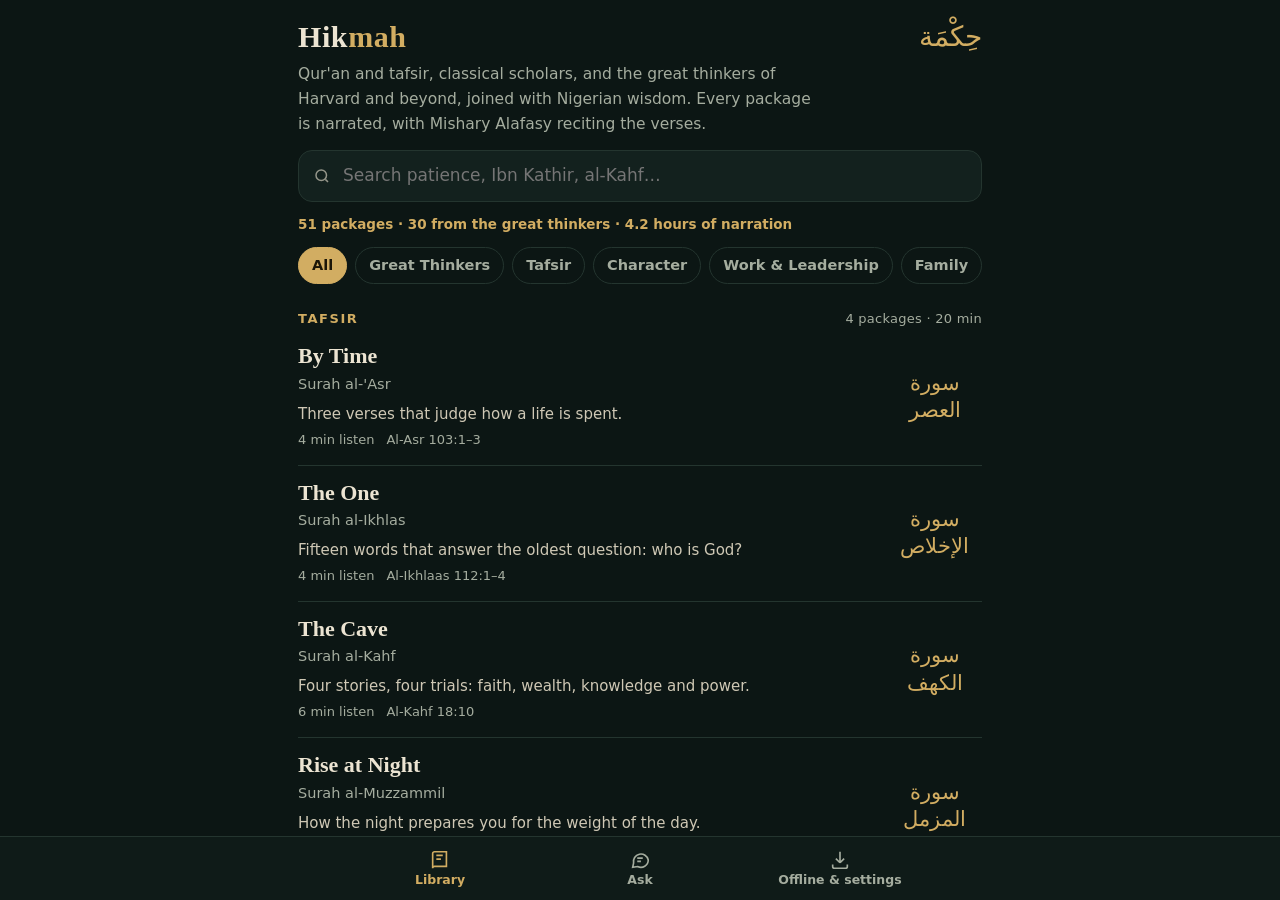
==== index.html @ 3838df7f "Register service worker reliably Co-Authored-By: Claude Opus 5.5 <noreply@anthropic.com> Claude-Sess" ====
<!DOCTYPE html>
<html lang="en">
<head>
<meta charset="utf-8">
<meta name="viewport" content="width=device-width, initial-scale=1, viewport-fit=cover">
<title>Hikmah</title>
<meta name="description" content="Wisdom packages from the Qur'an, classical scholars and the great thinkers, narrated with recitation.">
<meta name="theme-color" content="#0c1614">
<meta name="color-scheme" content="dark">
<meta name="mobile-web-app-capable" content="yes">
<meta name="apple-mobile-web-app-capable" content="yes">
<meta name="apple-mobile-web-app-status-bar-style" content="black-translucent">
<meta name="apple-mobile-web-app-title" content="Hikmah">
<meta name="format-detection" content="telephone=no">
<link rel="manifest" href="manifest.webmanifest">
<link rel="icon" type="image/png" sizes="32x32" href="icons/favicon-32.png">
<link rel="icon" type="image/png" sizes="48x48" href="icons/favicon-48.png">
<link rel="apple-touch-icon" href="icons/apple-touch-icon.png">
<link rel="stylesheet" href="fonts.css">
<style>
/* Hikmah: a night library. Deep green-black ground, lamp-gold accent, parchment text.
   Layout: one-screen app, scrolling main pane, fixed mini-player + tab bar at the bottom. */
:root{
  --ink:#0c1614;          /* ground */
  --panel:#13211e;        /* raised surfaces */
  --line:#24352f;         /* hairlines */
  --text:#ece4d2;         /* parchment */
  --muted:#a5ad9f;        /* secondary text */
  --gold:#d2ad62;         /* lamp gold accent */
  --gold-dim:#8e7442;
  --teal:#5fae98;         /* "new" and success state */
  --display:"Cormorant Garamond", "Iowan Old Style", Georgia, serif;
  --body:"Source Sans 3", "Segoe UI", system-ui, sans-serif;
  --arabic:"Amiri Quran", "Amiri", "Scheherazade New", "Traditional Arabic", serif;
  --tabs:64px; --player:0px;
  color-scheme:dark;
}
*{box-sizing:border-box}
html,body{height:100%;margin:0;overscroll-behavior:none}
html{-webkit-text-size-adjust:100%;text-size-adjust:100%}
body{background:var(--ink);color:var(--text);font:400 17px/1.6 var(--body);-webkit-tap-highlight-color:transparent;-webkit-font-smoothing:antialiased;overflow:hidden}
button{font:inherit;color:inherit;background:none;border:0;cursor:pointer;-webkit-user-select:none;user-select:none;touch-action:manipulation}
button:active{transform:scale(.97)}
button:focus-visible,a:focus-visible,input:focus-visible,textarea:focus-visible{outline:2px solid var(--gold);outline-offset:2px;border-radius:6px}
a{color:var(--gold)}
.app{height:100%;display:flex;flex-direction:column}
main{flex:1;overflow-y:auto;overscroll-behavior:contain;-webkit-overflow-scrolling:touch;padding:calc(env(safe-area-inset-top) + 4px) 0 calc(var(--tabs) + var(--player) + env(safe-area-inset-bottom) + 12px)}
.wrap{max-width:720px;margin:0 auto;padding:0 18px}
.view{display:none}.view.on{display:block}

/* header */
.brand{display:flex;align-items:center;justify-content:space-between;padding:18px 0 8px}
.brand h1{font:700 30px/1 var(--display);letter-spacing:.02em;margin:0}
.brand h1 span{color:var(--gold)}
.brand .ar{font:400 28px/1 var(--arabic);color:var(--gold)}
.lede{color:var(--muted);margin:2px 0 14px;font-size:15.5px;max-width:52ch}

/* search + chips */
.search{display:flex;align-items:center;gap:10px;background:var(--panel);border:1px solid var(--line);border-radius:14px;padding:10px 14px}
.search input{flex:1;background:none;border:0;color:var(--text);font:inherit;outline:none;min-width:0}
.search svg{flex:none;opacity:.6}
.stats{color:var(--gold);font-size:13.5px;font-weight:600;margin:12px 0 0;font-variant-numeric:tabular-nums}
.chips{display:flex;gap:8px;overflow-x:auto;padding:12px 0 6px;scrollbar-width:none}
.chips::-webkit-scrollbar{display:none}
.chip{flex:none;padding:6px 13px;border-radius:999px;border:1px solid var(--line);color:var(--muted);font-size:14.5px;font-weight:600}
.chip[aria-pressed="true"]{background:var(--gold);border-color:var(--gold);color:#1c1608}

/* continue + list */
.continue{margin:10px 0 4px;padding:14px 16px;border-radius:14px;background:linear-gradient(120deg,#1d2b22,#16221f);border:1px solid var(--gold-dim);display:none;align-items:center;gap:14px}
.continue.on{display:flex}
.continue small{display:block;color:var(--gold);font-weight:600;letter-spacing:.06em;text-transform:uppercase;font-size:12px}
.continue b{font:600 20px/1.2 var(--display)}
.group-h{font:600 13px/1 var(--body);letter-spacing:.12em;text-transform:uppercase;color:var(--gold);margin:22px 0 4px;display:flex;justify-content:space-between}
.group-h em{font-style:normal;color:var(--muted);letter-spacing:.02em;text-transform:none;font-weight:500}
.card{display:grid;grid-template-columns:1fr auto;gap:4px 14px;align-items:center;padding:14px 0;border-bottom:1px solid var(--line);text-align:left;width:100%}
.card h3{font:600 22px/1.15 var(--display);margin:0;display:flex;align-items:baseline;gap:10px;flex-wrap:wrap}
.card .sub{color:var(--muted);font-size:14.5px}
.card .tag{grid-column:1;font-size:15px;color:#cfc8b5;margin-top:2px}
.card .meta{grid-column:1;display:flex;gap:12px;font-size:13px;color:var(--muted);font-variant-numeric:tabular-nums;align-items:center}
.card .side{grid-row:1/span 4;grid-column:2;display:flex;flex-direction:column;align-items:center;gap:6px}
.card .side .ar{font:400 21px/1.3 var(--arabic);color:var(--gold);max-width:9ch;text-align:center}
.pill{font:700 11px/1 var(--body);letter-spacing:.08em;text-transform:uppercase;padding:4px 7px;border-radius:5px;background:rgba(95,174,152,.16);color:var(--teal)}
.done{color:var(--teal)}
.progress-mini{width:46px;height:3px;border-radius:2px;background:var(--line);overflow:hidden}
.progress-mini i{display:block;height:100%;background:var(--gold)}
.empty{color:var(--muted);padding:30px 0;text-align:center}

/* package view */
.back{display:inline-flex;align-items:center;gap:6px;color:var(--muted);padding:16px 0 4px;font-size:15px}
.hero{padding:10px 0 18px;border-bottom:1px solid var(--line)}
.hero .ar{font:400 38px/1.5 var(--arabic);color:var(--gold);margin:0}
.hero .cat{color:var(--gold);font-weight:600;font-size:13px;letter-spacing:.12em;text-transform:uppercase}
.hero h2{font:700 40px/1.05 var(--display);margin:6px 0 4px;text-wrap:balance}
.hero .sub{color:var(--muted);font-size:16px}
.hero .tag{font:500 italic 21px/1.35 var(--display);margin:12px 0 16px;color:#e3d6b5;text-wrap:balance}
.bigplay{display:flex;align-items:center;gap:14px;width:100%;padding:12px 16px;border-radius:14px;background:var(--gold);color:#1c1608;font-weight:700}
.bigplay .ic{width:40px;height:40px;border-radius:50%;background:#1c1608;color:var(--gold);display:grid;place-items:center;flex:none}
.bigplay small{display:block;font-weight:500;opacity:.8}
.sec{padding:20px 0 6px;scroll-margin-top:12px}
.sec-h{display:flex;align-items:center;justify-content:space-between;gap:10px;margin:0 0 8px}
.sec-h h4{font:600 13px/1 var(--body);letter-spacing:.12em;text-transform:uppercase;color:var(--gold);margin:0}
.jump{font-size:13px;color:var(--muted);display:inline-flex;gap:5px;align-items:center;padding:4px 8px;border-radius:6px;border:1px solid var(--line)}
.sec.live .sec-h h4::before{content:"";display:inline-block;width:7px;height:7px;border-radius:50%;background:var(--gold);margin-right:8px;vertical-align:1px;box-shadow:0 0 0 4px rgba(210,173,98,.18)}
.sec p{margin:0 0 10px;max-width:65ch}
.verse{margin:8px 0 14px;padding:14px 16px;border-radius:14px;background:var(--panel);border:1px solid var(--line)}
.verse .a{font:400 25px/2 var(--arabic);direction:rtl;text-align:right;margin:0 0 8px}
.verse .e{margin:0;color:#ddd5c2}
.verse .r{display:block;margin-top:6px;font-size:13px;color:var(--gold)}
.hadith{border-left:3px solid var(--gold-dim);padding:2px 0 2px 14px;margin:6px 0 14px}
.hadith p{font:500 italic 20px/1.4 var(--display);margin:0 0 4px;color:#e9dfc6}
.hadith cite{font-style:normal;font-size:13px;color:var(--muted)}
.prov{font-family:var(--display);font-style:italic;font-size:1.12em;color:var(--gold)}
.practices{list-style:none;padding:0;margin:0;display:grid;gap:8px}
.practices label{display:flex;gap:12px;align-items:flex-start;padding:12px 14px;border-radius:12px;background:var(--panel);border:1px solid var(--line);cursor:pointer}
.practices input{appearance:none;flex:none;width:22px;height:22px;border-radius:6px;border:2px solid var(--gold-dim);margin-top:2px;display:grid;place-items:center}
.practices input:checked{background:var(--teal);border-color:var(--teal)}
.practices input:checked::after{content:"";width:6px;height:11px;border:solid #0c1614;border-width:0 2.5px 2.5px 0;transform:rotate(45deg) translate(-1px,-1px)}
.practices input:checked + span{color:var(--muted);text-decoration:line-through;text-decoration-color:var(--gold-dim)}
.reflect{padding-left:20px;margin:0}.reflect li{margin-bottom:6px}
.askthis{margin:20px 0 10px;width:100%;padding:13px;border-radius:12px;border:1px solid var(--gold-dim);color:var(--gold);font-weight:600}
.keyread{font-size:14.5px;color:#cfc8b5;margin:16px 0 0;padding:12px 14px;border-radius:12px;border:1px solid var(--line);background:var(--panel)}
.keyread b{display:block;color:var(--gold);font-size:12px;letter-spacing:.1em;text-transform:uppercase;margin-bottom:2px}
.sources{font-size:13.5px;color:var(--muted);margin:18px 0 8px;border-top:1px solid var(--line);padding-top:12px}

/* chat */
.chat-head{padding:18px 0 6px}
.chat-head h2{font:700 30px/1.1 var(--display);margin:0}
.chat-head p{color:var(--muted);margin:4px 0 0;font-size:15px}
.thread{display:flex;flex-direction:column;gap:14px;padding:14px 0 10px}
.msg{max-width:100%}
.msg.u{align-self:flex-end;background:#22342e;border:1px solid var(--line);padding:10px 14px;border-radius:16px 16px 4px 16px;max-width:88%}
.msg.a .body{line-height:1.62}
.msg.a .body p{margin:0 0 10px}
.msg.a .body ul,.msg.a .body ol{margin:0 0 10px;padding-left:22px}
.msg.a .body h5{font:600 19px/1.2 var(--display);color:var(--gold);margin:14px 0 6px}
.msg.a .body .arq{font:400 23px/1.9 var(--arabic);direction:rtl;text-align:right;display:block;margin:4px 0}
.msg.a .tools{display:flex;gap:8px;margin-top:4px;flex-wrap:wrap}
.msg.a .tools button,.pkglink{font-size:13px;padding:5px 10px;border-radius:999px;border:1px solid var(--line);color:var(--muted)}
.pkglink{color:var(--gold);border-color:var(--gold-dim);display:inline-block;margin:2px 4px 2px 0;text-decoration:none}
.who{font-size:12px;letter-spacing:.1em;text-transform:uppercase;color:var(--gold);font-weight:700;margin-bottom:4px}
.thinking{color:var(--muted);font-style:italic}
.suggest{display:grid;gap:8px;margin:10px 0}
.suggest button{text-align:left;padding:12px 14px;border-radius:12px;background:var(--panel);border:1px solid var(--line);font-size:15.5px}
.suggest button b{display:block;color:var(--gold);font:600 18px/1.2 var(--display)}
.composer{position:sticky;bottom:0;padding:8px 0 4px;background:linear-gradient(transparent,var(--ink) 30%)}
.composer form{display:flex;gap:8px;align-items:flex-end;background:var(--panel);border:1px solid var(--line);border-radius:18px;padding:8px 8px 8px 14px}
.composer textarea{flex:1;resize:none;background:none;border:0;color:var(--text);font:inherit;max-height:140px;outline:none;padding:6px 0}
.send{width:40px;height:40px;border-radius:50%;background:var(--gold);color:#1c1608;display:grid;place-items:center;flex:none}
.send[disabled]{opacity:.4}
.note{font-size:12.5px;color:var(--muted);text-align:center;margin:6px 0 0}
.unavail{padding:16px;border-radius:12px;border:1px dashed var(--gold-dim);color:var(--muted);margin:12px 0;display:none}

/* mini player + tabs */
.player{position:fixed;left:0;right:0;bottom:calc(var(--tabs) + env(safe-area-inset-bottom));background:#17261f;border-top:1px solid var(--gold-dim);display:none;z-index:5}
.player.on{display:block}
.player .in{max-width:720px;margin:0 auto;padding:8px 14px 10px;display:grid;grid-template-columns:auto 1fr auto auto;gap:4px 12px;align-items:center}
.player .t{min-width:0;cursor:pointer}
.player .t b{display:block;font:600 17px/1.2 var(--display);white-space:nowrap;overflow:hidden;text-overflow:ellipsis}
.player .t small{color:var(--muted);font-size:12.5px;font-variant-numeric:tabular-nums}
.pbtn{width:40px;height:40px;border-radius:50%;display:grid;place-items:center}
.pbtn.main{background:var(--gold);color:#1c1608}
.rate{font-size:13px;font-weight:700;color:var(--gold);border:1px solid var(--gold-dim);border-radius:6px;padding:3px 6px;font-variant-numeric:tabular-nums}
.seek{grid-column:1/-1;width:100%;accent-color:var(--gold);height:18px;margin:0}
.tabs{position:fixed;left:0;right:0;bottom:0;height:calc(var(--tabs) + env(safe-area-inset-bottom));padding-bottom:env(safe-area-inset-bottom);background:#0f1b18;border-top:1px solid var(--line);display:flex;justify-content:center;z-index:6}
.tabs a{flex:1;max-width:200px;text-align:center;line-height:1.15;display:flex;flex-direction:column;align-items:center;justify-content:center;gap:2px;color:var(--muted);text-decoration:none;font-size:12.5px;font-weight:600}
.tabs a[aria-current="page"]{color:var(--gold)}
/* app additions */
.sec p,.verse .e,.practices span,.reflect li,.keyread{font-size:calc(17px * var(--fs,1))}
.hadith p{font-size:calc(20px * var(--fs,1))}
.verse .a{font-size:calc(25px * var(--fs,1))}
.offbtn{display:flex;align-items:center;gap:8px;margin-top:10px;font-size:14px;font-weight:600;color:var(--muted);padding:9px 12px;border-radius:10px;border:1px solid var(--line);width:100%}
.offbtn.on{color:var(--teal);border-color:rgba(95,174,152,.45)}
.offdot{width:9px;height:9px;border-radius:50%;background:currentColor;flex:none}
.banner{display:none;margin:12px 0 2px;padding:12px 14px;border-radius:14px;border:1px solid var(--gold-dim);background:#18271f;font-size:15px;gap:12px;align-items:center}
.banner.on{display:flex}
.banner b{color:var(--gold)}
.banner .x{margin-left:auto;color:var(--muted);font-size:20px;line-height:1;padding:4px}
.btn{padding:11px 16px;border-radius:12px;background:var(--gold);color:#1c1608;font-weight:700;text-align:center;text-decoration:none;display:inline-block}
.btn.ghost{background:none;border:1px solid var(--gold-dim);color:var(--gold)}
.netpill{position:fixed;top:calc(env(safe-area-inset-top) + 8px);left:50%;transform:translateX(-50%);background:#2a2214;color:var(--gold);border:1px solid var(--gold-dim);font-size:12.5px;font-weight:700;padding:5px 12px;border-radius:999px;z-index:9;display:none}
.netpill.on{display:block}
/* more / settings */
.pane-h{padding:18px 0 4px}
.pane-h h2{font:700 30px/1.1 var(--display);margin:0}
.pane-h p{color:var(--muted);margin:4px 0 0;font-size:15px}
.group{margin:18px 0 0;border:1px solid var(--line);border-radius:16px;background:var(--panel);overflow:hidden}
.row{display:flex;align-items:center;gap:12px;padding:14px 16px;border-top:1px solid var(--line);width:100%;text-align:left}
.row:first-child{border-top:0}
.row .l{flex:1;min-width:0}
.row .l b{display:block;font-weight:600}
.row .l small{color:var(--muted);font-size:13.5px;display:block}
.row .v{color:var(--gold);font-weight:700;font-variant-numeric:tabular-nums;font-size:14px}
.bar{height:6px;border-radius:3px;background:var(--line);overflow:hidden;margin-top:8px}
.bar i{display:block;height:100%;width:0;background:var(--teal);transition:width .3s}
.switch{appearance:none;width:46px;height:28px;border-radius:14px;background:var(--line);position:relative;flex:none;transition:background .2s;cursor:pointer}
.switch::after{content:"";position:absolute;top:3px;left:3px;width:22px;height:22px;border-radius:50%;background:var(--text);transition:transform .2s}
.switch:checked{background:var(--teal)}.switch:checked::after{transform:translateX(18px)}
.seg{display:flex;border:1px solid var(--line);border-radius:10px;overflow:hidden;flex:none}
.seg button{padding:7px 11px;font-weight:700;font-size:14px;color:var(--muted)}
.seg button[aria-pressed="true"]{background:var(--gold);color:#1c1608}
.fine{color:var(--muted);font-size:13.5px;margin:14px 2px}
/* now playing sheet */
.sheet{position:fixed;inset:0;z-index:20;background:linear-gradient(180deg,#183026 0%,#0c1614 60%);display:none;flex-direction:column;padding:calc(env(safe-area-inset-top) + 10px) 22px calc(env(safe-area-inset-bottom) + 18px)}
.sheet.on{display:flex}
.sheet .grab{display:flex;justify-content:space-between;align-items:center}
.sheet .grab button{color:var(--muted);font-weight:600;padding:8px 4px;font-size:15px}
.np-art{width:min(62vw,280px);aspect-ratio:1;border-radius:28px;margin:18px auto 14px;background:url(icons/icon-512.png) center/cover;box-shadow:0 20px 50px rgba(0,0,0,.5)}
.np-t{text-align:center}
.np-t small{color:var(--gold);font-weight:700;letter-spacing:.1em;text-transform:uppercase;font-size:12px}
.np-t h3{font:700 30px/1.1 var(--display);margin:6px 0 2px;text-wrap:balance}
.np-t p{color:var(--muted);margin:0;font-size:15px}
.np-sec{text-align:center;color:var(--gold);font-weight:600;margin:10px 0 0;min-height:1.4em}
.np-seek{width:100%;accent-color:var(--gold);margin:14px 0 2px;height:22px}
.np-times{display:flex;justify-content:space-between;color:var(--muted);font-size:13px;font-variant-numeric:tabular-nums}
.np-ctl{display:flex;justify-content:space-between;align-items:center;margin:14px 6px 8px}
.np-ctl .big{width:76px;height:76px;border-radius:50%;background:var(--gold);color:#1c1608;display:grid;place-items:center}
.np-ctl .sm{width:50px;height:50px;border-radius:50%;display:grid;place-items:center;color:var(--text)}
.np-opts{display:flex;justify-content:center;gap:10px;flex-wrap:wrap;margin-top:6px}
.np-opts button{padding:8px 14px;border-radius:999px;border:1px solid var(--line);font-weight:700;font-size:14px;color:var(--text)}
.np-opts button.act{border-color:var(--gold);color:var(--gold)}
.np-chap{margin-top:14px;overflow-y:auto;flex:1;min-height:0;border-top:1px solid var(--line)}
.np-chap button{display:flex;justify-content:space-between;width:100%;padding:11px 2px;border-bottom:1px solid var(--line);font-size:15px;color:#d6cfbd}
.np-chap button.cur{color:var(--gold);font-weight:700}
.np-chap span{color:var(--muted);font-variant-numeric:tabular-nums}
@media (prefers-reduced-motion:reduce){*{scroll-behavior:auto!important;transition:none!important}}
@media (min-width:760px){.hero h2{font-size:48px}}
</style>
</head>
<body>
<div class="app">
<main id="main">
  <!-- LIBRARY -->
  <section class="view on" id="v-library" aria-label="Library">
    <div class="wrap">
      <div class="brand"><h1>Hik<span>mah</span></h1><span class="ar" lang="ar">حِكْمَة</span></div>
      <p class="lede">Qur'an and tafsir, classical scholars, and the great thinkers of Harvard and beyond, joined with Nigerian wisdom. Every package is narrated, with Mishary Alafasy reciting the verses.</p>
      <label class="search" for="q">
        <svg width="18" height="18" viewBox="0 0 24 24" fill="none" stroke="currentColor" stroke-width="2" aria-hidden="true"><circle cx="11" cy="11" r="7"/><path d="m20 20-3.5-3.5"/></svg>
        <input id="q" type="search" placeholder="Search patience, Ibn Kathir, al-Kahf…" autocomplete="off">
      </label>
      <div class="banner" id="install"></div>
      <p class="stats" id="stats"></p>
      <div class="chips" id="chips" role="toolbar" aria-label="Filter by category"></div>
      <button class="continue" id="continue"></button>
      <div id="list"></div>
    </div>
  </section>

  <!-- PACKAGE -->
  <section class="view" id="v-pkg" aria-label="Package"><div class="wrap" id="pkg"></div></section>

  <!-- ASK -->
  <section class="view" id="v-ask" aria-label="Ask Hikmah">
    <div class="wrap">
      <div class="pane-h"><h2>Ask Hikmah</h2><p>Ask anything about faith, character, work, leadership or family. The conversation runs on Claude, using all 51 packages as its library.</p></div>
      <div class="group">
        <div class="row"><div class="l"><b>How it works</b><small>Tap a question below, or open Ask Hikmah and type your own. A suggested question is copied, so you can paste it straight into the chat box. Needs an internet connection and your Claude sign-in.</small></div></div>
      </div>
      <p style="margin:16px 0"><a class="btn" id="open-ask" href="https://claude.ai/artifact/HnMjVLK1wRDvbunz2gB6Qs#ask" target="_blank" rel="noopener" style="width:100%">Open Ask Hikmah in Claude</a></p>
      <div class="suggest" id="suggest"></div>
      <p class="fine" id="copied" role="status"></p>
    </div>
  </section>

  <!-- MORE -->
  <section class="view" id="v-more" aria-label="Offline and settings">
    <div class="wrap">
      <div class="pane-h"><h2>Offline & settings</h2><p>Download packages to listen without data, on the road or on a flight.</p></div>
      <div class="group">
        <div class="row" style="display:block">
          <div style="display:flex;gap:12px;align-items:center"><div class="l"><b>Download the whole library</b><small id="dl-info">All 51 packages, about 100 MB</small></div><button class="btn" id="dl-all">Download</button></div>
          <div class="bar"><i id="dl-bar"></i></div>
        </div>
        <div class="row"><div class="l"><b>Downloaded</b><small id="dl-count">Checking…</small></div><button class="btn ghost" id="dl-clear" style="padding:8px 12px">Remove all</button></div>
      </div>
      <div class="group">
        <div class="row"><div class="l"><b>Text size</b><small>For reading the packages</small></div>
          <div class="seg" id="fs-seg"><button data-v="0.92">A−</button><button data-v="1">A</button><button data-v="1.12">A+</button><button data-v="1.25">A++</button></div></div>
        <div class="row"><div class="l"><b>Play the next package automatically</b><small>Continues through the same category</small></div><input type="checkbox" class="switch" id="autonext" aria-label="Autoplay next package"></div>
        <div class="row"><div class="l"><b>Reset listening progress</b><small>Clears "listened" marks and resume points</small></div><button class="btn ghost" id="reset-prog" style="padding:8px 12px">Reset</button></div>
      </div>
      <div class="group" id="install-help">
        <div class="row" style="display:block"><b>Add Hikmah to your home screen</b>
          <small style="display:block;color:var(--muted);margin-top:6px;line-height:1.5"><b style="display:inline;color:var(--gold)">iPhone:</b> open this page in Safari, tap the Share button, then <i>Add to Home Screen</i>.<br><b style="display:inline;color:var(--gold)">Android:</b> open it in Chrome, tap the ⋮ menu, then <i>Install app</i> or <i>Add to Home screen</i>.</small></div>
      </div>
      <p class="fine">Arabic text: Tanzil Uthmani. Translation: Saheeh International. Recitation: Mishary Rashid Alafasy. Hadith numbering follows sunnah.com. Narration is a synthetic voice. Version <span id="ver"></span>.</p>
    </div>
  </section>
</main>

<div class="player" id="player">
  <div class="in">
    <button class="pbtn" id="p-back" aria-label="Back 15 seconds"><svg width="22" height="22" viewBox="0 0 24 24" fill="none" stroke="currentColor" stroke-width="2"><path d="M3 12a9 9 0 1 0 3-6.7L3 8"/><path d="M3 3v5h5"/><text x="12" y="15.5" font-size="7" text-anchor="middle" fill="currentColor" stroke="none" font-family="sans-serif">15</text></svg></button>
    <div class="t" id="p-title" role="button" tabindex="0" aria-label="Open player"><b></b><small></small></div>
    <button class="pbtn main" id="p-play" aria-label="Play"></button>
    <button class="pbtn" id="p-next" aria-label="Next package"><svg width="20" height="20" viewBox="0 0 24 24" fill="currentColor"><path d="M5 5v14l10-7zM17 5h2.5v14H17z"/></svg></button>
    <input class="seek" id="p-seek" type="range" min="0" max="1000" value="0" aria-label="Seek">
  </div>
</div>
<div class="sheet" id="np" role="dialog" aria-label="Now playing">
  <div class="grab"><button id="np-close">⌄ Close</button><button id="np-open">Read package</button></div>
  <div class="np-art"></div>
  <div class="np-t"><small id="np-cat"></small><h3 id="np-title"></h3><p id="np-sub"></p></div>
  <p class="np-sec" id="np-sec"></p>
  <input class="np-seek" id="np-seek" type="range" min="0" max="1000" value="0" aria-label="Seek">
  <div class="np-times"><span id="np-cur">0:00</span><span id="np-dur">0:00</span></div>
  <div class="np-ctl">
    <button class="sm" id="np-prev" aria-label="Previous package"><svg width="24" height="24" viewBox="0 0 24 24" fill="currentColor"><path d="M19 5v14L9 12zM4.5 5H7v14H4.5z"/></svg></button>
    <button class="sm" id="np-b15" aria-label="Back 15 seconds"><svg width="30" height="30" viewBox="0 0 24 24" fill="none" stroke="currentColor" stroke-width="1.8"><path d="M3 12a9 9 0 1 0 3-6.7L3 8"/><path d="M3 3v5h5"/><text x="12" y="15.5" font-size="7" text-anchor="middle" fill="currentColor" stroke="none" font-family="sans-serif">15</text></svg></button>
    <button class="big" id="np-play" aria-label="Play"></button>
    <button class="sm" id="np-f30" aria-label="Forward 30 seconds"><svg width="30" height="30" viewBox="0 0 24 24" fill="none" stroke="currentColor" stroke-width="1.8"><path d="M21 12a9 9 0 1 1-3-6.7L21 8"/><path d="M21 3v5h-5"/><text x="12" y="15.5" font-size="7" text-anchor="middle" fill="currentColor" stroke="none" font-family="sans-serif">30</text></svg></button>
    <button class="sm" id="np-next" aria-label="Next package"><svg width="24" height="24" viewBox="0 0 24 24" fill="currentColor"><path d="M5 5v14l10-7zM17 5h2.5v14H17z"/></svg></button>
  </div>
  <div class="np-opts"><button id="np-rate" aria-label="Playback speed">1× speed</button><button id="np-sleep" aria-label="Sleep timer">Sleep timer: off</button></div>
  <div class="np-chap" id="np-chap" aria-label="Sections"></div>
</div>
<nav class="tabs" aria-label="Sections">
  <a href="#library" id="t-library" aria-current="page"><svg width="22" height="22" viewBox="0 0 24 24" fill="none" stroke="currentColor" stroke-width="1.8" aria-hidden="true"><path d="M4 19V5a2 2 0 0 1 2-2h13v16H6a2 2 0 0 0-2 2Z"/><path d="M8 7h7M8 11h5"/></svg>Library</a>
  <a href="#ask" id="t-ask"><svg width="22" height="22" viewBox="0 0 24 24" fill="none" stroke="currentColor" stroke-width="1.8" aria-hidden="true"><path d="M21 12a8 8 0 0 1-11.6 7.1L4 20l1-4.6A8 8 0 1 1 21 12Z"/><path d="M9 10h6M9 13.5h4"/></svg>Ask</a>
  <a href="#more" id="t-more"><svg width="22" height="22" viewBox="0 0 24 24" fill="none" stroke="currentColor" stroke-width="1.8" aria-hidden="true"><path d="M12 3v12m0 0-4.5-4.5M12 15l4.5-4.5"/><path d="M4 17v2a2 2 0 0 0 2 2h12a2 2 0 0 0 2-2v-2"/></svg>Offline & settings</a>
</nav>
<div class="netpill" id="netpill">Offline · downloaded packages still play</div>
<audio id="audio" preload="none"></audio>
</div>

<script>
const ICON_PLAY='<svg width="18" height="18" viewBox="0 0 24 24" fill="currentColor"><path d="M7 4.5v15l13-7.5z"/></svg>';
const ICON_PAUSE='<svg width="18" height="18" viewBox="0 0 24 24" fill="currentColor"><rect x="6" y="4.5" width="4" height="15" rx="1"/><rect x="14" y="4.5" width="4" height="15" rx="1"/></svg>';
const SEC_LABEL={idea:"The big idea",mechanics:"Going deeper",practice:"In the real world",faith:"What the verses teach",intro:"Introduction",opening:"Opening",verses:"The verses",verse:"Understanding the verses",hadith:"From the Sunnah",scholars:"Classical scholars",modern:"Modern thought",nigerian:"Nigerian wisdom",practices:"Practices for this week",reflect:"Reflect",closing:"Closing"};
const CATS=["All","Great Thinkers","Tafsir","Character","Work & Leadership","Family","Heart","Leading People","Thinking & Decisions","Strategy & Execution","Influence & Negotiation","The Good Life"];
const THINK_LABEL={verses:"Through the lens of faith",nigerian:"In the Nigerian context"};
const lab=(m,p)=>(p&&p.kind==="thinker"&&THINK_LABEL[m])||SEC_LABEL[m];
let PK=[],TM={},byId={},cat="All",cur=null;
const $=s=>document.querySelector(s), esc=s=>String(s).replace(/[&<>"]/g,c=>({"&":"&amp;","<":"&lt;",">":"&gt;",'"':"&quot;"}[c]));
const store={get(k,d){try{const v=localStorage.getItem("hikmah:"+k);return v?JSON.parse(v):d}catch(e){return d}},set(k,v){try{localStorage.setItem("hikmah:"+k,JSON.stringify(v))}catch(e){}}};
const fmt=s=>{s=Math.max(0,Math.floor(s||0));return Math.floor(s/60)+":"+String(s%60).padStart(2,"0")};
const prov=t=>esc(t).replace(/«([^»]*)»/g,'<span class="prov">$1</span>');

/* ---------- library ---------- */
function renderChips(){
  $("#chips").innerHTML=CATS.map(c=>`<button class="chip" aria-pressed="${c===cat}" data-c="${esc(c)}">${esc(c)}</button>`).join("");
}
$("#chips").addEventListener("click",e=>{const b=e.target.closest(".chip");if(!b)return;cat=b.dataset.c;renderChips();renderList()});
$("#q").addEventListener("input",renderList);
function hay(p){return [p.title,p.sub,p.tag,p.cat,p.ref,p.opening,p.verse||"",p.scholars||"",p.modern||"",p.idea||"",p.mechanics||"",p.practice||"",p.faith||"",p.source||"",p.nigerian,p.practices.join(" "),p.hadith.map(h=>h.join(" ")).join(" ")].join(" ").toLowerCase()}
function renderList(){
  const q=$("#q").value.trim().toLowerCase(), prog=store.get("prog",{}), done=store.get("done",{});
  let items=PK.filter(p=>(cat==="All"||(cat==="Great Thinkers"?p.kind==="thinker":p.cat===cat))&&(!q||q.split(/\s+/).every(w=>p._hay.includes(w))));
  const groups=cat==="All"&&!q?CATS.slice(2):cat==="Great Thinkers"&&!q?CATS.slice(7):[null];
  let html="";
  for(const g of groups){
    const arr=g?items.filter(p=>p.cat===g):items; if(!arr.length)continue;
    if(g){const mins=Math.round(arr.reduce((a,p)=>a+(TM[p.id]?.dur||0),0)/60);html+=`<h2 class="group-h">${esc(g)}<em>${arr.length} package${arr.length>1?"s":""}${mins?` · ${mins} min`:""}</em></h2>`}
    html+=arr.map(p=>{const d=TM[p.id]?.dur, pr=d&&prog[p.id]?Math.min(1,prog[p.id]/d):0;
      return `<button class="card" data-id="${p.id}">
        <h3>${esc(p.title)}${p.new?'<span class="pill">New</span>':""}</h3>
        <span class="sub">${esc(p.sub)}</span>
        <span class="tag">${esc(p.tag)}</span>
        <span class="meta">${d?`<span>${Math.round(d/60)} min listen</span>`:""}<span>${esc(p.kind==="thinker"?"With "+p.ref.split(";")[0]:p.ref.split(";")[0])}</span>${OFF.has(p.id)?'<span class="done" title="Saved offline">● Offline</span>':""}${done[p.id]?'<span class="done">✓ Listened</span>':pr>0.02?`<span class="progress-mini"><i style="width:${pr*100}%"></i></span>`:""}</span>
        <span class="side"><span class="ar" lang="ar">${esc(p.ar)}</span></span>
      </button>`}).join("");
  }
  $("#list").innerHTML=html||`<p class="empty">No package matches “${esc(q)}”. Try the Ask tab instead.</p>`;
  const last=store.get("last",null), lp=last&&byId[last];
  const c=$("#continue");
  if(lp&&!q&&cat==="All"){c.classList.add("on");c.innerHTML=`<span style="flex:1"><small>Continue listening</small><b>${esc(lp.title)}</b> <span style="color:var(--muted);font-size:14px">· ${fmt(store.get("prog",{})[last])} of ${fmt(TM[last]?.dur)}</span></span><span class="pbtn main">${ICON_PLAY}</span>`;c.onclick=()=>{play(last,true);openNP()}}
  else c.classList.remove("on");
}
$("#list").addEventListener("click",e=>{const b=e.target.closest(".card");if(b)location.hash=b.dataset.id});

/* ---------- package ---------- */
function jumpBtn(id,mark){return TM[id]?.marks?.some(m=>m[0]===mark)?`<button class="jump" data-mark="${mark}" aria-label="Play from ${lab(mark,byId[id])}">${ICON_PLAY.replace(/18/g,12)} Listen</button>`:""}
function sec(id,mark,inner){return `<div class="sec" id="s-${mark}" data-mark="${mark}"><div class="sec-h"><h4>${lab(mark,byId[id])}</h4>${jumpBtn(id,mark)}</div>${inner}</div>`}
function versesHTML(p){return p.verses.map(v=>`<div class="verse"><p class="a" lang="ar">${esc(v.ar)} ﴿${v.v.toLocaleString("ar-EG")}﴾</p><p class="e">${esc(v.en)}</p><span class="r">Qur'an ${v.s}:${v.v} · Saheeh International</span></div>`).join("")}
function renderPkg(id){
  const p=byId[id]; if(!p){location.hash="library";return}
  const d=TM[id]?.dur, checks=store.get("chk:"+id,{});
  $("#pkg").innerHTML=`
    <a class="back" href="#library">‹ Library</a>
    <div class="hero">
      <p class="ar" lang="ar" dir="rtl">${esc(p.ar)}</p>
      <div class="cat">${esc(p.cat)}${p.new?' · New':''}</div>
      <h2>${esc(p.title)}</h2>
      <div class="sub">${esc(p.sub)}${p.kind==="thinker"?"":" · "+esc(p.ref)}</div>
      <p class="tag">${esc(p.tag)}</p>
      <button class="bigplay" id="bigplay"><span class="ic">${ICON_PLAY}</span><span><span id="bp-l">Listen to this package</span><small>${d?Math.round(d/60)+" min · narration with recitation":"Narration"}</small></span></button>
      ${d?'<button class="offbtn" id="offbtn"></button>':""}
    </div>
    ${p.kind==="thinker"?`<p class="keyread"><b>Key reading</b> ${esc(p.source)}</p>`:""}
    ${sec(id,"opening",`<p>${prov(p.opening)}</p>`)}
    ${p.kind==="thinker"?sec(id,"idea",`<p>${prov(p.idea)}</p>`)+sec(id,"mechanics",`<p>${prov(p.mechanics)}</p>`)+sec(id,"practice",`<p>${prov(p.practice)}</p>`):""}
    ${sec(id,"verses",versesHTML(p))}
    ${p.kind==="thinker"?sec(id,"faith",`<p>${prov(p.faith)}</p>`):sec(id,"verse",`<p>${prov(p.verse)}</p>`)}
    ${p.hadith.length?sec(id,"hadith",p.hadith.map(h=>`<div class="hadith"><p>“${esc(h[0])}”</p><cite>${esc(h[1])}</cite></div>`).join("")):""}
    ${p.kind==="thinker"?"":sec(id,"scholars",`<p>${prov(p.scholars)}</p>`)+sec(id,"modern",`<p>${prov(p.modern)}</p>`)}
    ${sec(id,"nigerian",`<p>${prov(p.nigerian)}</p>`)}
    ${sec(id,"practices",`<ul class="practices">${p.practices.map((x,i)=>`<li><label for="c-${id}-${i}"><input type="checkbox" id="c-${id}-${i}" data-i="${i}" ${checks[i]?"checked":""}><span>${prov(x)}</span></label></li>`).join("")}</ul>`)}
    ${sec(id,"reflect",`<ol class="reflect">${p.reflect.map(x=>`<li>${esc(x)}</li>`).join("")}</ol>`)}
    ${sec(id,"closing",`<p>${prov(p.closing)}</p>`)}
    <button class="askthis" id="askthis">Ask Hikmah about “${esc(p.title)}”</button>
    <p class="sources">Arabic text: Tanzil Uthmani script. Translation: Saheeh International. Recitation: Mishary Rashid Alafasy. Hadith numbering follows the standard collections on sunnah.com.</p>`;
  if(!TM[id]){const bp=$("#bigplay");bp.disabled=true;bp.style.opacity=.55;$("#bp-l").textContent="Narration is being recorded";bp.querySelector("small").textContent="Read the full text below meanwhile"}
  else $("#bigplay").onclick=()=>{ if(cur===id&&!A.paused){A.pause()} else play(id)};
  $("#pkg").querySelectorAll(".jump").forEach(b=>b.onclick=()=>{const m=TM[id].marks.find(m=>m[0]===b.dataset.mark);play(id,false,m[1])});
  $("#pkg").querySelectorAll(".practices input").forEach(c=>c.onchange=()=>{const k=store.get("chk:"+id,{});k[c.dataset.i]=c.checked;store.set("chk:"+id,k)});
  $("#askthis").onclick=async()=>{try{await navigator.clipboard.writeText(`About the package “${p.title}” (${p.sub}): `)}catch(e){}window.open(ASK_URL,"_blank","noopener")};
  const ob=$("#offbtn");if(ob){paintOff(id,ob);ob.onclick=()=>toggleOffline(id,ob)}
  syncPkgUI();
}

/* ---------- audio ---------- */
const A=$("#audio"); let seeking=false, npSeeking=false;
const ORDER=()=>PK.slice().sort((a,b)=>CATS.indexOf(a.cat)-CATS.indexOf(b.cat)).filter(p=>TM[p.id]);
function neighbour(dir,sameCat){const o=ORDER().filter(p=>!sameCat||p.cat===byId[cur].cat);const i=o.findIndex(p=>p.id===cur);return o[i+dir]?.id}
function play(id,resume,at){
  if(!TM[id])return;
  if(cur!==id){cur=id;A.src="audio/"+id+".mp3";A.playbackRate=store.get("rate",1);
    const pr=store.get("prog",{})[id]||0;
    const start=at!=null?at:(pr<(TM[id]?.dur||1e9)-5?pr:0);
    const seekTo=()=>{try{if(Math.abs(A.currentTime-start)>1)A.currentTime=start}catch(e){}};
    A.addEventListener("loadedmetadata",seekTo,{once:true});A.addEventListener("canplay",seekTo,{once:true});
    renderChapters();
  } else if(at!=null) A.currentTime=at;
  store.set("last",id);
  A.play().catch(()=>{});
  $("#player").classList.add("on");document.documentElement.style.setProperty("--player","78px");
  setMeta(); syncPlayer();
}
function setMeta(){
  if(!("mediaSession" in navigator)||!cur)return;
  const p=byId[cur];
  navigator.mediaSession.metadata=new MediaMetadata({title:p.title,artist:p.sub,album:"Hikmah · "+p.cat,
    artwork:[{src:"icons/icon-96.png",sizes:"96x96",type:"image/png"},{src:"icons/icon-192.png",sizes:"192x192",type:"image/png"},{src:"icons/icon-512.png",sizes:"512x512",type:"image/png"}]});
}
if("mediaSession" in navigator){
  const ms=navigator.mediaSession, h=(a,f)=>{try{ms.setActionHandler(a,f)}catch(e){}};
  h("play",()=>A.play());h("pause",()=>A.pause());
  h("seekbackward",()=>{A.currentTime=Math.max(0,A.currentTime-15)});h("seekforward",()=>{A.currentTime+=30});
  h("seekto",d=>{if(d.seekTime!=null)A.currentTime=d.seekTime});
  h("previoustrack",()=>{if(A.currentTime>5)A.currentTime=0;else{const n=neighbour(-1);if(n)play(n,false,0)}});
  h("nexttrack",()=>{const n=neighbour(1);if(n)play(n,false,0)});
}
function syncPlayer(){
  if(!cur)return; const p=byId[cur], d=A.duration||TM[cur]?.dur||0, m=currentMark();
  $("#p-title b").textContent=p.title;
  $("#p-title small").textContent=`${fmt(A.currentTime)} / ${fmt(d)}${m?" · "+lab(m,p):""}${sleepEnd?" · ☾":""}`;
  for(const b of [$("#p-play"),$("#np-play")]){b.innerHTML=A.paused?ICON_PLAY:ICON_PAUSE;b.setAttribute("aria-label",A.paused?"Play":"Pause")}
  $("#np-play").innerHTML=(A.paused?ICON_PLAY:ICON_PAUSE).replace(/18/g,30);
  if(!seeking&&d)$("#p-seek").value=Math.round(A.currentTime/d*1000);
  if($("#np").classList.contains("on")){
    if(!npSeeking&&d)$("#np-seek").value=Math.round(A.currentTime/d*1000);
    $("#np-cur").textContent=fmt(A.currentTime);$("#np-dur").textContent="-"+fmt(d-A.currentTime);
    $("#np-sec").textContent=m?lab(m,p):"";
    $("#np-rate").textContent=A.playbackRate+"× speed";
    document.querySelectorAll("#np-chap button").forEach(b=>b.classList.toggle("cur",b.dataset.mark===m));
  }
  if("mediaSession" in navigator&&d&&navigator.mediaSession.setPositionState){try{navigator.mediaSession.setPositionState({duration:d,playbackRate:A.playbackRate,position:Math.min(A.currentTime,d)})}catch(e){}}
  syncPkgUI();
}
function currentMark(){const ms=TM[cur]?.marks||[];let m=null;for(const x of ms)if(A.currentTime>=x[1]-.2)m=x[0];return m}
function syncPkgUI(){
  const pid=location.hash.slice(1), bp=$("#bigplay"); if(!bp||bp.disabled)return;
  const playing=cur===pid&&!A.paused;
  bp.querySelector(".ic").innerHTML=playing?ICON_PAUSE:ICON_PLAY;
  $("#bp-l").textContent=playing?"Pause":(cur===pid&&A.currentTime>3?"Resume from "+fmt(A.currentTime):"Listen to this package");
  const m=cur===pid?currentMark():null;
  document.querySelectorAll("#pkg .sec").forEach(s=>s.classList.toggle("live",!A.paused&&s.dataset.mark===m));
}
let lastSave=0;
A.addEventListener("timeupdate",()=>{syncPlayer();checkSleep();if(Date.now()-lastSave>4000){lastSave=Date.now();const g=store.get("prog",{});g[cur]=A.currentTime;store.set("prog",g)}});
["play","pause","ratechange","loadedmetadata"].forEach(ev=>A.addEventListener(ev,syncPlayer));
A.addEventListener("pause",()=>{const g=store.get("prog",{});if(cur){g[cur]=A.currentTime;store.set("prog",g)}});
A.addEventListener("ended",()=>{
  const d=store.get("done",{});d[cur]=1;store.set("done",d);const g=store.get("prog",{});g[cur]=0;store.set("prog",g);
  if(sleepEnd==="end"){sleepEnd=null;updSleep();syncPlayer();renderList();return}
  const n=store.get("autonext",true)?neighbour(1,true):null;
  if(n)play(n,false,0); else {syncPlayer();renderList()}
});
A.addEventListener("error",()=>{if(!cur)return;$("#p-title small").textContent=navigator.onLine?"Audio could not load. Tap play to try again.":"You're offline and this package isn't downloaded."});
$("#p-play").onclick=$("#np-play").onclick=()=>A.paused?A.play().catch(()=>{}):A.pause();
$("#p-back").onclick=$("#np-b15").onclick=()=>{A.currentTime=Math.max(0,A.currentTime-15)};
$("#np-f30").onclick=()=>{A.currentTime=Math.min((A.duration||1e9)-1,A.currentTime+30)};
$("#p-next").onclick=$("#np-next").onclick=()=>{const n=neighbour(1);if(n)play(n,false,0)};
$("#np-prev").onclick=()=>{if(A.currentTime>5)A.currentTime=0;else{const n=neighbour(-1);if(n)play(n,false,0)}};
const RATES=[0.9,1,1.15,1.3,1.5];
$("#np-rate").onclick=()=>{const r=RATES[(RATES.indexOf(A.playbackRate)+1)%RATES.length]||1;A.playbackRate=r;store.set("rate",r);syncPlayer()};
for(const [sel,flag] of [["#p-seek","s"],["#np-seek","n"]]){
  $(sel).addEventListener("input",()=>{flag==="s"?seeking=true:npSeeking=true;if(flag==="n"){const d=A.duration||TM[cur]?.dur;$("#np-cur").textContent=fmt($(sel).value/1000*d)}});
  $(sel).addEventListener("change",()=>{const d=A.duration||TM[cur]?.dur;if(d)A.currentTime=$(sel).value/1000*d;seeking=npSeeking=false});
}
/* now playing sheet */
function openNP(){if(!cur)return;$("#np").classList.add("on");const p=byId[cur];$("#np-cat").textContent=p.cat;$("#np-title").textContent=p.title;$("#np-sub").textContent=p.sub;renderChapters();syncPlayer();history.pushState({np:1},"")}
function closeNP(){$("#np").classList.remove("on")}
$("#p-title").onclick=openNP; $("#p-title").onkeydown=e=>{if(e.key==="Enter")openNP()};
$("#np-close").onclick=()=>{closeNP();if(history.state&&history.state.np)history.back()};
$("#np-open").onclick=()=>{closeNP();location.hash=cur};
window.addEventListener("popstate",()=>{if($("#np").classList.contains("on"))closeNP()});
function renderChapters(){if(!cur)return;const p=byId[cur];$("#np-chap").innerHTML=(TM[cur]?.marks||[]).map(m=>`<button data-mark="${m[0]}" data-t="${m[1]}">${esc(lab(m[0],p)||"")}<span>${fmt(m[1])}</span></button>`).join("");
  $("#np-chap").querySelectorAll("button").forEach(b=>b.onclick=()=>{A.currentTime=+b.dataset.t;A.play().catch(()=>{})})}
/* sleep timer */
let sleepEnd=null; const SLEEPS=[null,15,30,45,60,"end"];
function updSleep(){const b=$("#np-sleep");b.classList.toggle("act",!!sleepEnd);b.textContent=!sleepEnd?"Sleep timer: off":sleepEnd==="end"?"Sleep: end of package":"Sleep: "+Math.max(1,Math.ceil((sleepEnd-Date.now())/60000))+" min"}
$("#np-sleep").onclick=()=>{const curIdx=sleepEnd==="end"?5:sleepEnd?SLEEPS.indexOf(sleepMin):0;const nx=SLEEPS[(curIdx+1)%SLEEPS.length];sleepMin=nx;sleepEnd=nx==="end"?"end":nx?Date.now()+nx*60000:null;updSleep();syncPlayer()};
let sleepMin=null;
function checkSleep(){if(sleepEnd&&sleepEnd!=="end"){if(Date.now()>=sleepEnd){A.pause();sleepEnd=null;sleepMin=null}updSleep()}}

/* ---------- offline downloads ---------- */
const AUDIO_CACHE="hikmah-audio-v1"; let OFF=new Set();
const audioURL=id=>new URL("audio/"+id+".mp3",location.href).href;
async function refreshOffline(){
  if(!("caches" in window))return;
  try{const c=await caches.open(AUDIO_CACHE);const keys=await c.keys();OFF=new Set(keys.map(r=>(r.url.match(/audio\/([a-z]+)\.mp3/)||[])[1]).filter(Boolean))}catch(e){}
  const n=OFF.size,tot=Object.keys(TM).length;
  $("#dl-count").textContent=`${n} of ${tot} packages saved on this phone`;
  if(navigator.storage&&navigator.storage.estimate){try{const e=await navigator.storage.estimate();$("#dl-count").textContent+=` · ${Math.round((e.usage||0)/1048576)} MB used`}catch(e){}}
  $("#dl-bar").style.width=(tot?n/tot*100:0)+"%";
  $("#dl-all").textContent=n>=tot&&tot?"All saved":"Download";
}
async function saveOne(id){
  const c=await caches.open(AUDIO_CACHE);
  const r=await fetch("audio/"+id+".mp3",{cache:"no-store"});
  if(!r.ok)throw new Error("fetch "+r.status);
  await c.put(audioURL(id),r); OFF.add(id);
}
let dlBusy=false;
$("#dl-all").onclick=async()=>{
  if(dlBusy)return; if(!navigator.onLine){$("#dl-info").textContent="Connect to the internet to download.";return}
  dlBusy=true;
  if(navigator.storage&&navigator.storage.persist){try{await navigator.storage.persist()}catch(e){}}
  const ids=ORDER().map(p=>p.id).filter(id=>!OFF.has(id));let i=0,fail=0;
  for(const id of ids){i++;$("#dl-info").textContent=`Downloading ${i} of ${ids.length}: ${byId[id].title}`;$("#dl-all").textContent=Math.round(i/ids.length*100)+"%";
    try{await saveOne(id)}catch(e){fail++}
    $("#dl-bar").style.width=(OFF.size/Object.keys(TM).length*100)+"%";}
  dlBusy=false;$("#dl-info").textContent=fail?`${fail} packages failed. Tap Download again to retry.`:"Done. The whole library now plays offline.";
  refreshOffline();renderList();
};
$("#dl-clear").onclick=async()=>{if(dlBusy)return;try{await caches.delete(AUDIO_CACHE)}catch(e){}OFF=new Set();refreshOffline();renderList();$("#dl-info").textContent="Downloads removed. Packages will stream when online."};
async function toggleOffline(id,btn){
  if(OFF.has(id)){const c=await caches.open(AUDIO_CACHE);await c.delete(audioURL(id));OFF.delete(id)}
  else{if(!navigator.onLine)return;btn.textContent="Downloading…";try{await saveOne(id)}catch(e){btn.textContent="Download failed. Tap to retry.";return}}
  paintOff(id,btn);refreshOffline();
}
function paintOff(id,btn){btn.classList.toggle("on",OFF.has(id));btn.innerHTML=`<span class="offdot"></span>${OFF.has(id)?"Saved for offline listening · tap to remove":"Save for offline listening"}`}

/* ---------- settings ---------- */
function applyFs(v){document.documentElement.style.setProperty("--fs",v);document.querySelectorAll("#fs-seg button").forEach(b=>b.setAttribute("aria-pressed",String(+b.dataset.v===+v)))}
$("#fs-seg").onclick=e=>{const b=e.target.closest("button");if(!b)return;store.set("fs",+b.dataset.v);applyFs(+b.dataset.v)};
$("#autonext").checked=store.get("autonext",true);$("#autonext").onchange=e=>store.set("autonext",e.target.checked);
$("#reset-prog").onclick=()=>{store.set("prog",{});store.set("done",{});store.set("last",null);$("#reset-prog").textContent="Done";renderList()};

/* ---------- ask ---------- */
const ASK_URL="https://claude.ai/artifact/HnMjVLK1wRDvbunz2gB6Qs#ask";
const SUGGEST=[
  ["Patience at work","My manager rejected a proposal I worked hard on. How should I respond, from the Qur'an and the scholars?"],
  ["Explain a verse","Explain Surah al-'Asr verse 3 as Ibn Kathir and Ibn al-Qayyim understood it."],
  ["Family","How do I honour my mother while keeping peace in my own home?"],
  ["Great thinkers","Apply Heifetz's adaptive leadership and Edmondson's psychological safety to building a compliance culture in a Nigerian fund manager."],
  ["Decisions","Compare Kahneman's System 1 and System 2 with the Qur'an's command to verify news in al-Hujurat 49:6."],
  ["Draft a new package","Draft a new package on humility (tawadu') in the same format as the library."]];
$("#suggest").innerHTML=SUGGEST.map((s,i)=>`<button data-s="${i}"><b>${esc(s[0])}</b>${esc(s[1])}</button>`).join("");
$("#suggest").addEventListener("click",async e=>{const b=e.target.closest("button");if(!b)return;const q=SUGGEST[b.dataset.s][1];
  try{await navigator.clipboard.writeText(q);$("#copied").textContent="Question copied. Paste it into Ask Hikmah."}catch(err){$("#copied").textContent="Opening Ask Hikmah…"}
  window.open(ASK_URL,"_blank","noopener")});

/* ---------- routing ---------- */
function route(){
  const h=location.hash.slice(1)||"library";
  const view=["ask","more","library"].includes(h)?h:"pkg";
  document.querySelectorAll(".view").forEach(v=>v.classList.toggle("on",v.id==="v-"+view));
  const tab=view==="pkg"?"library":view;
  ["library","ask","more"].forEach(t=>{const a=$("#t-"+t);t===tab?a.setAttribute("aria-current","page"):a.removeAttribute("aria-current")});
  if(view==="pkg")renderPkg(h); if(view==="library")renderList(); if(view==="more")refreshOffline();
  $("#main").scrollTop=view==="library"?(store.get("libScroll",0)):0;
}
window.addEventListener("hashchange",()=>{route()});
$("#main").addEventListener("scroll",()=>{if((location.hash||"#library")==="#library")store.set("libScroll",$("#main").scrollTop)},{passive:true});

/* ---------- install + network ---------- */
const standalone=matchMedia("(display-mode: standalone)").matches||navigator.standalone===true;
let deferredPrompt=null;
function showInstall(html){if(standalone||store.get("noInstall",false))return;const b=$("#install");b.innerHTML=html+'<button class="x" aria-label="Dismiss">×</button>';b.classList.add("on");b.querySelector(".x").onclick=()=>{b.classList.remove("on");store.set("noInstall",true)}}
window.addEventListener("beforeinstallprompt",e=>{e.preventDefault();deferredPrompt=e;
  showInstall('<span style="flex:1"><b>Install Hikmah</b><br>Add the app to your home screen.</span><button class="btn" id="do-install" style="padding:8px 14px">Install</button>');
  $("#do-install").onclick=async()=>{deferredPrompt.prompt();try{await deferredPrompt.userChoice}catch(e){}deferredPrompt=null;$("#install").classList.remove("on")}});
const isIOS=/iphone|ipad|ipod/i.test(navigator.userAgent)||(navigator.platform==="MacIntel"&&navigator.maxTouchPoints>1);
if(isIOS&&!standalone)setTimeout(()=>showInstall('<span><b>Install Hikmah:</b> tap the Share button <svg width="14" height="16" viewBox="0 0 24 24" fill="none" stroke="currentColor" stroke-width="2" style="vertical-align:-2px"><path d="M12 3v13M7 8l5-5 5 5"/><path d="M5 12v8h14v-8"/></svg>, then <b>Add to Home Screen</b>.</span>'),800);
if(standalone)$("#install-help").style.display="none";
function net(){$("#netpill").classList.toggle("on",!navigator.onLine)}
addEventListener("online",net);addEventListener("offline",net);net();

/* ---------- boot ---------- */
const VERSION="1.0.0"; $("#ver").textContent=VERSION;
applyFs(store.get("fs",1));
Promise.all([fetch("data/packages.json").then(r=>r.json()),fetch("data/timings.json").then(r=>r.json()).catch(()=>({}))]).then(async([p,t])=>{
  PK=p;TM=t;PK.forEach(x=>{byId[x.id]=x;x._hay=hay(x)});
  const hrs=Object.values(TM).reduce((a,t)=>a+(t.dur||0),0)/3600;
  $("#stats").textContent=`${PK.length} packages · ${PK.filter(p=>p.kind==="thinker").length} from the great thinkers · ${hrs.toFixed(1)} hours of narration`;
  renderChips();route();
  await refreshOffline();renderList();
  const last=store.get("last",null);
  if(last&&byId[last]&&TM[last]){cur=last;A.src="audio/"+last+".mp3";A.preload="none";const pr=store.get("prog",{})[last]||0;A.addEventListener("loadedmetadata",()=>{try{A.currentTime=pr}catch(e){}},{once:true});$("#player").classList.add("on");document.documentElement.style.setProperty("--player","78px");setMeta();syncPlayer();$("#p-title small").textContent=`Paused at ${fmt(pr)} · tap to open`}
}).catch(()=>{$("#list").innerHTML='<p class="empty">The library could not load. Check your connection, then reopen the app.</p>'});
if("serviceWorker" in navigator){const reg=()=>navigator.serviceWorker.register("sw.js").catch(()=>{});document.readyState==="complete"?reg():addEventListener("load",reg)}
</script>
</body>
</html>
---- fonts.css ----
@font-face{font-family:'Amiri';font-style:normal;font-weight:400;font-display:swap;src:url(fonts/amiri-arabic-400-normal.woff2) format('woff2');unicode-range:U+0600-06FF,U+0750-077F,U+0870-088E,U+0890-0891,U+0897-08E1,U+08E3-08FF,U+200C-200E,U+2010-2011,U+204F,U+2E41,U+FB50-FDFF,U+FE70-FE74,U+FE76-FEFC,U+102E0-102FB,U+10E60-10E7E,U+10EC2-10EC4,U+10EFC-10EFF,U+1EE00-1EE03,U+1EE05-1EE1F,U+1EE21-1EE22,U+1EE24,U+1EE27,U+1EE29-1EE32,U+1EE34-1EE37,U+1EE39,U+1EE3B,U+1EE42,U+1EE47,U+1EE49,U+1EE4B,U+1EE4D-1EE4F,U+1EE51-1EE52,U+1EE54,U+1EE57,U+1EE59,U+1EE5B,U+1EE5D,U+1EE5F,U+1EE61-1EE62,U+1EE64,U+1EE67-1EE6A,U+1EE6C-1EE72,U+1EE74-1EE77,U+1EE79-1EE7C,U+1EE7E,U+1EE80-1EE89,U+1EE8B-1EE9B,U+1EEA1-1EEA3,U+1EEA5-1EEA9,U+1EEAB-1EEBB,U+1EEF0-1EEF1}
@font-face{font-family:'Amiri';font-style:normal;font-weight:700;font-display:swap;src:url(fonts/amiri-arabic-700-normal.woff2) format('woff2');unicode-range:U+0600-06FF,U+0750-077F,U+0870-088E,U+0890-0891,U+0897-08E1,U+08E3-08FF,U+200C-200E,U+2010-2011,U+204F,U+2E41,U+FB50-FDFF,U+FE70-FE74,U+FE76-FEFC,U+102E0-102FB,U+10E60-10E7E,U+10EC2-10EC4,U+10EFC-10EFF,U+1EE00-1EE03,U+1EE05-1EE1F,U+1EE21-1EE22,U+1EE24,U+1EE27,U+1EE29-1EE32,U+1EE34-1EE37,U+1EE39,U+1EE3B,U+1EE42,U+1EE47,U+1EE49,U+1EE4B,U+1EE4D-1EE4F,U+1EE51-1EE52,U+1EE54,U+1EE57,U+1EE59,U+1EE5B,U+1EE5D,U+1EE5F,U+1EE61-1EE62,U+1EE64,U+1EE67-1EE6A,U+1EE6C-1EE72,U+1EE74-1EE77,U+1EE79-1EE7C,U+1EE7E,U+1EE80-1EE89,U+1EE8B-1EE9B,U+1EEA1-1EEA3,U+1EEA5-1EEA9,U+1EEAB-1EEBB,U+1EEF0-1EEF1}
@font-face{font-family:'Amiri Quran';font-style:normal;font-weight:400;font-display:swap;src:url(fonts/amiri-quran-arabic-400-normal.woff2) format('woff2');unicode-range:U+0600-06FF,U+0750-077F,U+0870-088E,U+0890-0891,U+0897-08E1,U+08E3-08FF,U+200C-200E,U+2010-2011,U+204F,U+2E41,U+FB50-FDFF,U+FE70-FE74,U+FE76-FEFC,U+102E0-102FB,U+10E60-10E7E,U+10EC2-10EC4,U+10EFC-10EFF,U+1EE00-1EE03,U+1EE05-1EE1F,U+1EE21-1EE22,U+1EE24,U+1EE27,U+1EE29-1EE32,U+1EE34-1EE37,U+1EE39,U+1EE3B,U+1EE42,U+1EE47,U+1EE49,U+1EE4B,U+1EE4D-1EE4F,U+1EE51-1EE52,U+1EE54,U+1EE57,U+1EE59,U+1EE5B,U+1EE5D,U+1EE5F,U+1EE61-1EE62,U+1EE64,U+1EE67-1EE6A,U+1EE6C-1EE72,U+1EE74-1EE77,U+1EE79-1EE7C,U+1EE7E,U+1EE80-1EE89,U+1EE8B-1EE9B,U+1EEA1-1EEA3,U+1EEA5-1EEA9,U+1EEAB-1EEBB,U+1EEF0-1EEF1}
@font-face{font-family:'Cormorant Garamond';font-style:italic;font-weight:500;font-display:swap;src:url(fonts/cormorant-garamond-latin-500-italic.woff2) format('woff2');unicode-range:U+0000-00FF,U+0131,U+0152-0153,U+02BB-02BC,U+02C6,U+02DA,U+02DC,U+0304,U+0308,U+0329,U+2000-206F,U+20AC,U+2122,U+2191,U+2193,U+2212,U+2215,U+FEFF,U+FFFD}
@font-face{font-family:'Cormorant Garamond';font-style:normal;font-weight:500;font-display:swap;src:url(fonts/cormorant-garamond-latin-500-normal.woff2) format('woff2');unicode-range:U+0000-00FF,U+0131,U+0152-0153,U+02BB-02BC,U+02C6,U+02DA,U+02DC,U+0304,U+0308,U+0329,U+2000-206F,U+20AC,U+2122,U+2191,U+2193,U+2212,U+2215,U+FEFF,U+FFFD}
@font-face{font-family:'Cormorant Garamond';font-style:normal;font-weight:600;font-display:swap;src:url(fonts/cormorant-garamond-latin-600-normal.woff2) format('woff2');unicode-range:U+0000-00FF,U+0131,U+0152-0153,U+02BB-02BC,U+02C6,U+02DA,U+02DC,U+0304,U+0308,U+0329,U+2000-206F,U+20AC,U+2122,U+2191,U+2193,U+2212,U+2215,U+FEFF,U+FFFD}
@font-face{font-family:'Cormorant Garamond';font-style:normal;font-weight:700;font-display:swap;src:url(fonts/cormorant-garamond-latin-700-normal.woff2) format('woff2');unicode-range:U+0000-00FF,U+0131,U+0152-0153,U+02BB-02BC,U+02C6,U+02DA,U+02DC,U+0304,U+0308,U+0329,U+2000-206F,U+20AC,U+2122,U+2191,U+2193,U+2212,U+2215,U+FEFF,U+FFFD}
@font-face{font-family:'Cormorant Garamond';font-style:italic;font-weight:500;font-display:swap;src:url(fonts/cormorant-garamond-latin-ext-500-italic.woff2) format('woff2');unicode-range:U+0100-02BA,U+02BD-02C5,U+02C7-02CC,U+02CE-02D7,U+02DD-02FF,U+0304,U+0308,U+0329,U+1D00-1DBF,U+1E00-1E9F,U+1EF2-1EFF,U+2020,U+20A0-20AB,U+20AD-20C0,U+2113,U+2C60-2C7F,U+A720-A7FF}
@font-face{font-family:'Cormorant Garamond';font-style:normal;font-weight:500;font-display:swap;src:url(fonts/cormorant-garamond-latin-ext-500-normal.woff2) format('woff2');unicode-range:U+0100-02BA,U+02BD-02C5,U+02C7-02CC,U+02CE-02D7,U+02DD-02FF,U+0304,U+0308,U+0329,U+1D00-1DBF,U+1E00-1E9F,U+1EF2-1EFF,U+2020,U+20A0-20AB,U+20AD-20C0,U+2113,U+2C60-2C7F,U+A720-A7FF}
@font-face{font-family:'Cormorant Garamond';font-style:normal;font-weight:600;font-display:swap;src:url(fonts/cormorant-garamond-latin-ext-600-normal.woff2) format('woff2');unicode-range:U+0100-02BA,U+02BD-02C5,U+02C7-02CC,U+02CE-02D7,U+02DD-02FF,U+0304,U+0308,U+0329,U+1D00-1DBF,U+1E00-1E9F,U+1EF2-1EFF,U+2020,U+20A0-20AB,U+20AD-20C0,U+2113,U+2C60-2C7F,U+A720-A7FF}
@font-face{font-family:'Cormorant Garamond';font-style:normal;font-weight:700;font-display:swap;src:url(fonts/cormorant-garamond-latin-ext-700-normal.woff2) format('woff2');unicode-range:U+0100-02BA,U+02BD-02C5,U+02C7-02CC,U+02CE-02D7,U+02DD-02FF,U+0304,U+0308,U+0329,U+1D00-1DBF,U+1E00-1E9F,U+1EF2-1EFF,U+2020,U+20A0-20AB,U+20AD-20C0,U+2113,U+2C60-2C7F,U+A720-A7FF}
@font-face{font-family:'Cormorant Garamond';font-style:italic;font-weight:500;font-display:swap;src:url(fonts/cormorant-garamond-vietnamese-500-italic.woff2) format('woff2');unicode-range:U+0102-0103,U+0110-0111,U+0128-0129,U+0168-0169,U+01A0-01A1,U+01AF-01B0,U+0300-0301,U+0303-0304,U+0308-0309,U+0323,U+0329,U+1EA0-1EF9,U+20AB}
@font-face{font-family:'Cormorant Garamond';font-style:normal;font-weight:500;font-display:swap;src:url(fonts/cormorant-garamond-vietnamese-500-normal.woff2) format('woff2');unicode-range:U+0102-0103,U+0110-0111,U+0128-0129,U+0168-0169,U+01A0-01A1,U+01AF-01B0,U+0300-0301,U+0303-0304,U+0308-0309,U+0323,U+0329,U+1EA0-1EF9,U+20AB}
@font-face{font-family:'Cormorant Garamond';font-style:normal;font-weight:600;font-display:swap;src:url(fonts/cormorant-garamond-vietnamese-600-normal.woff2) format('woff2');unicode-range:U+0102-0103,U+0110-0111,U+0128-0129,U+0168-0169,U+01A0-01A1,U+01AF-01B0,U+0300-0301,U+0303-0304,U+0308-0309,U+0323,U+0329,U+1EA0-1EF9,U+20AB}
@font-face{font-family:'Cormorant Garamond';font-style:normal;font-weight:700;font-display:swap;src:url(fonts/cormorant-garamond-vietnamese-700-normal.woff2) format('woff2');unicode-range:U+0102-0103,U+0110-0111,U+0128-0129,U+0168-0169,U+01A0-01A1,U+01AF-01B0,U+0300-0301,U+0303-0304,U+0308-0309,U+0323,U+0329,U+1EA0-1EF9,U+20AB}
@font-face{font-family:'Source Sans 3';font-style:normal;font-weight:400;font-display:swap;src:url(fonts/source-sans-3-latin-400-normal.woff2) format('woff2');unicode-range:U+0000-00FF,U+0131,U+0152-0153,U+02BB-02BC,U+02C6,U+02DA,U+02DC,U+0304,U+0308,U+0329,U+2000-206F,U+20AC,U+2122,U+2191,U+2193,U+2212,U+2215,U+FEFF,U+FFFD}
@font-face{font-family:'Source Sans 3';font-style:normal;font-weight:500;font-display:swap;src:url(fonts/source-sans-3-latin-500-normal.woff2) format('woff2');unicode-range:U+0000-00FF,U+0131,U+0152-0153,U+02BB-02BC,U+02C6,U+02DA,U+02DC,U+0304,U+0308,U+0329,U+2000-206F,U+20AC,U+2122,U+2191,U+2193,U+2212,U+2215,U+FEFF,U+FFFD}
@font-face{font-family:'Source Sans 3';font-style:normal;font-weight:600;font-display:swap;src:url(fonts/source-sans-3-latin-600-normal.woff2) format('woff2');unicode-range:U+0000-00FF,U+0131,U+0152-0153,U+02BB-02BC,U+02C6,U+02DA,U+02DC,U+0304,U+0308,U+0329,U+2000-206F,U+20AC,U+2122,U+2191,U+2193,U+2212,U+2215,U+FEFF,U+FFFD}
@font-face{font-family:'Source Sans 3';font-style:normal;font-weight:700;font-display:swap;src:url(fonts/source-sans-3-latin-700-normal.woff2) format('woff2');unicode-range:U+0000-00FF,U+0131,U+0152-0153,U+02BB-02BC,U+02C6,U+02DA,U+02DC,U+0304,U+0308,U+0329,U+2000-206F,U+20AC,U+2122,U+2191,U+2193,U+2212,U+2215,U+FEFF,U+FFFD}
@font-face{font-family:'Source Sans 3';font-style:normal;font-weight:400;font-display:swap;src:url(fonts/source-sans-3-latin-ext-400-normal.woff2) format('woff2');unicode-range:U+0100-02BA,U+02BD-02C5,U+02C7-02CC,U+02CE-02D7,U+02DD-02FF,U+0304,U+0308,U+0329,U+1D00-1DBF,U+1E00-1E9F,U+1EF2-1EFF,U+2020,U+20A0-20AB,U+20AD-20C4,U+2113,U+2C60-2C7F,U+A720-A7FF}
@font-face{font-family:'Source Sans 3';font-style:normal;font-weight:500;font-display:swap;src:url(fonts/source-sans-3-latin-ext-500-normal.woff2) format('woff2');unicode-range:U+0100-02BA,U+02BD-02C5,U+02C7-02CC,U+02CE-02D7,U+02DD-02FF,U+0304,U+0308,U+0329,U+1D00-1DBF,U+1E00-1E9F,U+1EF2-1EFF,U+2020,U+20A0-20AB,U+20AD-20C4,U+2113,U+2C60-2C7F,U+A720-A7FF}
@font-face{font-family:'Source Sans 3';font-style:normal;font-weight:600;font-display:swap;src:url(fonts/source-sans-3-latin-ext-600-normal.woff2) format('woff2');unicode-range:U+0100-02BA,U+02BD-02C5,U+02C7-02CC,U+02CE-02D7,U+02DD-02FF,U+0304,U+0308,U+0329,U+1D00-1DBF,U+1E00-1E9F,U+1EF2-1EFF,U+2020,U+20A0-20AB,U+20AD-20C4,U+2113,U+2C60-2C7F,U+A720-A7FF}
@font-face{font-family:'Source Sans 3';font-style:normal;font-weight:700;font-display:swap;src:url(fonts/source-sans-3-latin-ext-700-normal.woff2) format('woff2');unicode-range:U+0100-02BA,U+02BD-02C5,U+02C7-02CC,U+02CE-02D7,U+02DD-02FF,U+0304,U+0308,U+0329,U+1D00-1DBF,U+1E00-1E9F,U+1EF2-1EFF,U+2020,U+20A0-20AB,U+20AD-20C4,U+2113,U+2C60-2C7F,U+A720-A7FF}
@font-face{font-family:'Source Sans 3';font-style:normal;font-weight:400;font-display:swap;src:url(fonts/source-sans-3-vietnamese-400-normal.woff2) format('woff2');unicode-range:U+0102-0103,U+0110-0111,U+0128-0129,U+0168-0169,U+01A0-01A1,U+01AF-01B0,U+0300-0301,U+0303-0304,U+0308-0309,U+0323,U+0329,U+1EA0-1EF9,U+20AB}
@font-face{font-family:'Source Sans 3';font-style:normal;font-weight:500;font-display:swap;src:url(fonts/source-sans-3-vietnamese-500-normal.woff2) format('woff2');unicode-range:U+0102-0103,U+0110-0111,U+0128-0129,U+0168-0169,U+01A0-01A1,U+01AF-01B0,U+0300-0301,U+0303-0304,U+0308-0309,U+0323,U+0329,U+1EA0-1EF9,U+20AB}
@font-face{font-family:'Source Sans 3';font-style:normal;font-weight:600;font-display:swap;src:url(fonts/source-sans-3-vietnamese-600-normal.woff2) format('woff2');unicode-range:U+0102-0103,U+0110-0111,U+0128-0129,U+0168-0169,U+01A0-01A1,U+01AF-01B0,U+0300-0301,U+0303-0304,U+0308-0309,U+0323,U+0329,U+1EA0-1EF9,U+20AB}
@font-face{font-family:'Source Sans 3';font-style:normal;font-weight:700;font-display:swap;src:url(fonts/source-sans-3-vietnamese-700-normal.woff2) format('woff2');unicode-range:U+0102-0103,U+0110-0111,U+0128-0129,U+0168-0169,U+01A0-01A1,U+01AF-01B0,U+0300-0301,U+0303-0304,U+0308-0309,U+0323,U+0329,U+1EA0-1EF9,U+20AB}
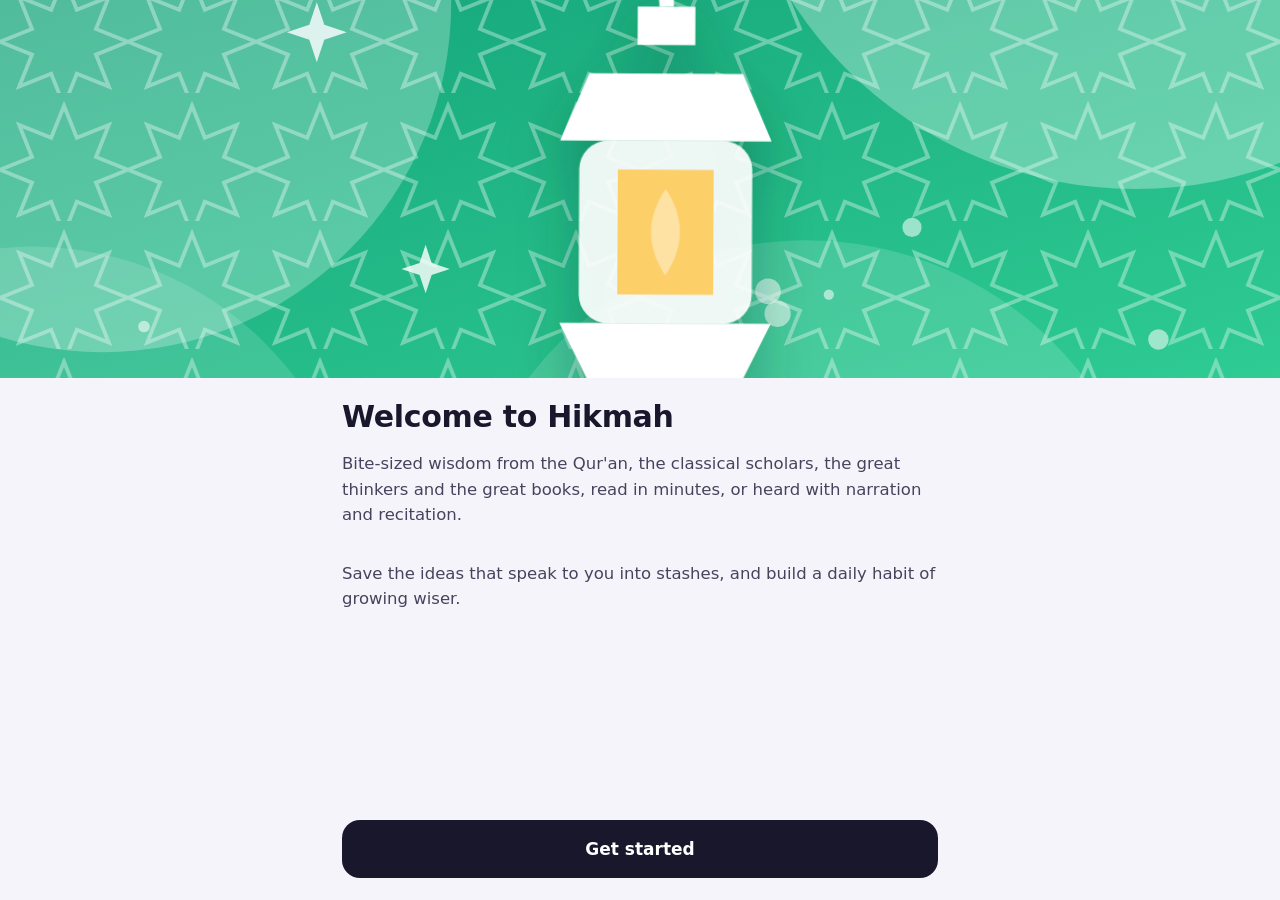
==== commit e60e3211: "Hikmah 2.0: Deepstash-style redesign Bright colourful interface with generated illustrations, swipea" ====
--- a/index.html
+++ b/index.html
@@ -4,603 +4,88 @@
 <meta charset="utf-8">
 <meta name="viewport" content="width=device-width, initial-scale=1, viewport-fit=cover">
 <title>Hikmah</title>
-<meta name="description" content="Wisdom packages from the Qur'an, classical scholars and the great thinkers, narrated with recitation.">
-<meta name="theme-color" content="#0c1614">
-<meta name="color-scheme" content="dark">
+<meta name="description" content="Bite-sized wisdom from the Qur'an, classical scholars, great thinkers and great books, with narration.">
+<meta name="theme-color" content="#F6F4FB">
+<meta name="color-scheme" content="light">
 <meta name="mobile-web-app-capable" content="yes">
 <meta name="apple-mobile-web-app-capable" content="yes">
-<meta name="apple-mobile-web-app-status-bar-style" content="black-translucent">
+<meta name="apple-mobile-web-app-status-bar-style" content="default">
 <meta name="apple-mobile-web-app-title" content="Hikmah">
 <meta name="format-detection" content="telephone=no">
 <link rel="manifest" href="manifest.webmanifest">
 <link rel="icon" type="image/png" sizes="32x32" href="icons/favicon-32.png">
-<link rel="icon" type="image/png" sizes="48x48" href="icons/favicon-48.png">
 <link rel="apple-touch-icon" href="icons/apple-touch-icon.png">
 <link rel="stylesheet" href="fonts.css">
-<style>
-/* Hikmah: a night library. Deep green-black ground, lamp-gold accent, parchment text.
-   Layout: one-screen app, scrolling main pane, fixed mini-player + tab bar at the bottom. */
-:root{
-  --ink:#0c1614;          /* ground */
-  --panel:#13211e;        /* raised surfaces */
-  --line:#24352f;         /* hairlines */
-  --text:#ece4d2;         /* parchment */
-  --muted:#a5ad9f;        /* secondary text */
-  --gold:#d2ad62;         /* lamp gold accent */
-  --gold-dim:#8e7442;
-  --teal:#5fae98;         /* "new" and success state */
-  --display:"Cormorant Garamond", "Iowan Old Style", Georgia, serif;
-  --body:"Source Sans 3", "Segoe UI", system-ui, sans-serif;
-  --arabic:"Amiri Quran", "Amiri", "Scheherazade New", "Traditional Arabic", serif;
-  --tabs:64px; --player:0px;
-  color-scheme:dark;
-}
-*{box-sizing:border-box}
-html,body{height:100%;margin:0;overscroll-behavior:none}
-html{-webkit-text-size-adjust:100%;text-size-adjust:100%}
-body{background:var(--ink);color:var(--text);font:400 17px/1.6 var(--body);-webkit-tap-highlight-color:transparent;-webkit-font-smoothing:antialiased;overflow:hidden}
-button{font:inherit;color:inherit;background:none;border:0;cursor:pointer;-webkit-user-select:none;user-select:none;touch-action:manipulation}
-button:active{transform:scale(.97)}
-button:focus-visible,a:focus-visible,input:focus-visible,textarea:focus-visible{outline:2px solid var(--gold);outline-offset:2px;border-radius:6px}
-a{color:var(--gold)}
-.app{height:100%;display:flex;flex-direction:column}
-main{flex:1;overflow-y:auto;overscroll-behavior:contain;-webkit-overflow-scrolling:touch;padding:calc(env(safe-area-inset-top) + 4px) 0 calc(var(--tabs) + var(--player) + env(safe-area-inset-bottom) + 12px)}
-.wrap{max-width:720px;margin:0 auto;padding:0 18px}
-.view{display:none}.view.on{display:block}
-
-/* header */
-.brand{display:flex;align-items:center;justify-content:space-between;padding:18px 0 8px}
-.brand h1{font:700 30px/1 var(--display);letter-spacing:.02em;margin:0}
-.brand h1 span{color:var(--gold)}
-.brand .ar{font:400 28px/1 var(--arabic);color:var(--gold)}
-.lede{color:var(--muted);margin:2px 0 14px;font-size:15.5px;max-width:52ch}
-
-/* search + chips */
-.search{display:flex;align-items:center;gap:10px;background:var(--panel);border:1px solid var(--line);border-radius:14px;padding:10px 14px}
-.search input{flex:1;background:none;border:0;color:var(--text);font:inherit;outline:none;min-width:0}
-.search svg{flex:none;opacity:.6}
-.stats{color:var(--gold);font-size:13.5px;font-weight:600;margin:12px 0 0;font-variant-numeric:tabular-nums}
-.chips{display:flex;gap:8px;overflow-x:auto;padding:12px 0 6px;scrollbar-width:none}
-.chips::-webkit-scrollbar{display:none}
-.chip{flex:none;padding:6px 13px;border-radius:999px;border:1px solid var(--line);color:var(--muted);font-size:14.5px;font-weight:600}
-.chip[aria-pressed="true"]{background:var(--gold);border-color:var(--gold);color:#1c1608}
-
-/* continue + list */
-.continue{margin:10px 0 4px;padding:14px 16px;border-radius:14px;background:linear-gradient(120deg,#1d2b22,#16221f);border:1px solid var(--gold-dim);display:none;align-items:center;gap:14px}
-.continue.on{display:flex}
-.continue small{display:block;color:var(--gold);font-weight:600;letter-spacing:.06em;text-transform:uppercase;font-size:12px}
-.continue b{font:600 20px/1.2 var(--display)}
-.group-h{font:600 13px/1 var(--body);letter-spacing:.12em;text-transform:uppercase;color:var(--gold);margin:22px 0 4px;display:flex;justify-content:space-between}
-.group-h em{font-style:normal;color:var(--muted);letter-spacing:.02em;text-transform:none;font-weight:500}
-.card{display:grid;grid-template-columns:1fr auto;gap:4px 14px;align-items:center;padding:14px 0;border-bottom:1px solid var(--line);text-align:left;width:100%}
-.card h3{font:600 22px/1.15 var(--display);margin:0;display:flex;align-items:baseline;gap:10px;flex-wrap:wrap}
-.card .sub{color:var(--muted);font-size:14.5px}
-.card .tag{grid-column:1;font-size:15px;color:#cfc8b5;margin-top:2px}
-.card .meta{grid-column:1;display:flex;gap:12px;font-size:13px;color:var(--muted);font-variant-numeric:tabular-nums;align-items:center}
-.card .side{grid-row:1/span 4;grid-column:2;display:flex;flex-direction:column;align-items:center;gap:6px}
-.card .side .ar{font:400 21px/1.3 var(--arabic);color:var(--gold);max-width:9ch;text-align:center}
-.pill{font:700 11px/1 var(--body);letter-spacing:.08em;text-transform:uppercase;padding:4px 7px;border-radius:5px;background:rgba(95,174,152,.16);color:var(--teal)}
-.done{color:var(--teal)}
-.progress-mini{width:46px;height:3px;border-radius:2px;background:var(--line);overflow:hidden}
-.progress-mini i{display:block;height:100%;background:var(--gold)}
-.empty{color:var(--muted);padding:30px 0;text-align:center}
-
-/* package view */
-.back{display:inline-flex;align-items:center;gap:6px;color:var(--muted);padding:16px 0 4px;font-size:15px}
-.hero{padding:10px 0 18px;border-bottom:1px solid var(--line)}
-.hero .ar{font:400 38px/1.5 var(--arabic);color:var(--gold);margin:0}
-.hero .cat{color:var(--gold);font-weight:600;font-size:13px;letter-spacing:.12em;text-transform:uppercase}
-.hero h2{font:700 40px/1.05 var(--display);margin:6px 0 4px;text-wrap:balance}
-.hero .sub{color:var(--muted);font-size:16px}
-.hero .tag{font:500 italic 21px/1.35 var(--display);margin:12px 0 16px;color:#e3d6b5;text-wrap:balance}
-.bigplay{display:flex;align-items:center;gap:14px;width:100%;padding:12px 16px;border-radius:14px;background:var(--gold);color:#1c1608;font-weight:700}
-.bigplay .ic{width:40px;height:40px;border-radius:50%;background:#1c1608;color:var(--gold);display:grid;place-items:center;flex:none}
-.bigplay small{display:block;font-weight:500;opacity:.8}
-.sec{padding:20px 0 6px;scroll-margin-top:12px}
-.sec-h{display:flex;align-items:center;justify-content:space-between;gap:10px;margin:0 0 8px}
-.sec-h h4{font:600 13px/1 var(--body);letter-spacing:.12em;text-transform:uppercase;color:var(--gold);margin:0}
-.jump{font-size:13px;color:var(--muted);display:inline-flex;gap:5px;align-items:center;padding:4px 8px;border-radius:6px;border:1px solid var(--line)}
-.sec.live .sec-h h4::before{content:"";display:inline-block;width:7px;height:7px;border-radius:50%;background:var(--gold);margin-right:8px;vertical-align:1px;box-shadow:0 0 0 4px rgba(210,173,98,.18)}
-.sec p{margin:0 0 10px;max-width:65ch}
-.verse{margin:8px 0 14px;padding:14px 16px;border-radius:14px;background:var(--panel);border:1px solid var(--line)}
-.verse .a{font:400 25px/2 var(--arabic);direction:rtl;text-align:right;margin:0 0 8px}
-.verse .e{margin:0;color:#ddd5c2}
-.verse .r{display:block;margin-top:6px;font-size:13px;color:var(--gold)}
-.hadith{border-left:3px solid var(--gold-dim);padding:2px 0 2px 14px;margin:6px 0 14px}
-.hadith p{font:500 italic 20px/1.4 var(--display);margin:0 0 4px;color:#e9dfc6}
-.hadith cite{font-style:normal;font-size:13px;color:var(--muted)}
-.prov{font-family:var(--display);font-style:italic;font-size:1.12em;color:var(--gold)}
-.practices{list-style:none;padding:0;margin:0;display:grid;gap:8px}
-.practices label{display:flex;gap:12px;align-items:flex-start;padding:12px 14px;border-radius:12px;background:var(--panel);border:1px solid var(--line);cursor:pointer}
-.practices input{appearance:none;flex:none;width:22px;height:22px;border-radius:6px;border:2px solid var(--gold-dim);margin-top:2px;display:grid;place-items:center}
-.practices input:checked{background:var(--teal);border-color:var(--teal)}
-.practices input:checked::after{content:"";width:6px;height:11px;border:solid #0c1614;border-width:0 2.5px 2.5px 0;transform:rotate(45deg) translate(-1px,-1px)}
-.practices input:checked + span{color:var(--muted);text-decoration:line-through;text-decoration-color:var(--gold-dim)}
-.reflect{padding-left:20px;margin:0}.reflect li{margin-bottom:6px}
-.askthis{margin:20px 0 10px;width:100%;padding:13px;border-radius:12px;border:1px solid var(--gold-dim);color:var(--gold);font-weight:600}
-.keyread{font-size:14.5px;color:#cfc8b5;margin:16px 0 0;padding:12px 14px;border-radius:12px;border:1px solid var(--line);background:var(--panel)}
-.keyread b{display:block;color:var(--gold);font-size:12px;letter-spacing:.1em;text-transform:uppercase;margin-bottom:2px}
-.sources{font-size:13.5px;color:var(--muted);margin:18px 0 8px;border-top:1px solid var(--line);padding-top:12px}
-
-/* chat */
-.chat-head{padding:18px 0 6px}
-.chat-head h2{font:700 30px/1.1 var(--display);margin:0}
-.chat-head p{color:var(--muted);margin:4px 0 0;font-size:15px}
-.thread{display:flex;flex-direction:column;gap:14px;padding:14px 0 10px}
-.msg{max-width:100%}
-.msg.u{align-self:flex-end;background:#22342e;border:1px solid var(--line);padding:10px 14px;border-radius:16px 16px 4px 16px;max-width:88%}
-.msg.a .body{line-height:1.62}
-.msg.a .body p{margin:0 0 10px}
-.msg.a .body ul,.msg.a .body ol{margin:0 0 10px;padding-left:22px}
-.msg.a .body h5{font:600 19px/1.2 var(--display);color:var(--gold);margin:14px 0 6px}
-.msg.a .body .arq{font:400 23px/1.9 var(--arabic);direction:rtl;text-align:right;display:block;margin:4px 0}
-.msg.a .tools{display:flex;gap:8px;margin-top:4px;flex-wrap:wrap}
-.msg.a .tools button,.pkglink{font-size:13px;padding:5px 10px;border-radius:999px;border:1px solid var(--line);color:var(--muted)}
-.pkglink{color:var(--gold);border-color:var(--gold-dim);display:inline-block;margin:2px 4px 2px 0;text-decoration:none}
-.who{font-size:12px;letter-spacing:.1em;text-transform:uppercase;color:var(--gold);font-weight:700;margin-bottom:4px}
-.thinking{color:var(--muted);font-style:italic}
-.suggest{display:grid;gap:8px;margin:10px 0}
-.suggest button{text-align:left;padding:12px 14px;border-radius:12px;background:var(--panel);border:1px solid var(--line);font-size:15.5px}
-.suggest button b{display:block;color:var(--gold);font:600 18px/1.2 var(--display)}
-.composer{position:sticky;bottom:0;padding:8px 0 4px;background:linear-gradient(transparent,var(--ink) 30%)}
-.composer form{display:flex;gap:8px;align-items:flex-end;background:var(--panel);border:1px solid var(--line);border-radius:18px;padding:8px 8px 8px 14px}
-.composer textarea{flex:1;resize:none;background:none;border:0;color:var(--text);font:inherit;max-height:140px;outline:none;padding:6px 0}
-.send{width:40px;height:40px;border-radius:50%;background:var(--gold);color:#1c1608;display:grid;place-items:center;flex:none}
-.send[disabled]{opacity:.4}
-.note{font-size:12.5px;color:var(--muted);text-align:center;margin:6px 0 0}
-.unavail{padding:16px;border-radius:12px;border:1px dashed var(--gold-dim);color:var(--muted);margin:12px 0;display:none}
-
-/* mini player + tabs */
-.player{position:fixed;left:0;right:0;bottom:calc(var(--tabs) + env(safe-area-inset-bottom));background:#17261f;border-top:1px solid var(--gold-dim);display:none;z-index:5}
-.player.on{display:block}
-.player .in{max-width:720px;margin:0 auto;padding:8px 14px 10px;display:grid;grid-template-columns:auto 1fr auto auto;gap:4px 12px;align-items:center}
-.player .t{min-width:0;cursor:pointer}
-.player .t b{display:block;font:600 17px/1.2 var(--display);white-space:nowrap;overflow:hidden;text-overflow:ellipsis}
-.player .t small{color:var(--muted);font-size:12.5px;font-variant-numeric:tabular-nums}
-.pbtn{width:40px;height:40px;border-radius:50%;display:grid;place-items:center}
-.pbtn.main{background:var(--gold);color:#1c1608}
-.rate{font-size:13px;font-weight:700;color:var(--gold);border:1px solid var(--gold-dim);border-radius:6px;padding:3px 6px;font-variant-numeric:tabular-nums}
-.seek{grid-column:1/-1;width:100%;accent-color:var(--gold);height:18px;margin:0}
-.tabs{position:fixed;left:0;right:0;bottom:0;height:calc(var(--tabs) + env(safe-area-inset-bottom));padding-bottom:env(safe-area-inset-bottom);background:#0f1b18;border-top:1px solid var(--line);display:flex;justify-content:center;z-index:6}
-.tabs a{flex:1;max-width:200px;text-align:center;line-height:1.15;display:flex;flex-direction:column;align-items:center;justify-content:center;gap:2px;color:var(--muted);text-decoration:none;font-size:12.5px;font-weight:600}
-.tabs a[aria-current="page"]{color:var(--gold)}
-/* app additions */
-.sec p,.verse .e,.practices span,.reflect li,.keyread{font-size:calc(17px * var(--fs,1))}
-.hadith p{font-size:calc(20px * var(--fs,1))}
-.verse .a{font-size:calc(25px * var(--fs,1))}
-.offbtn{display:flex;align-items:center;gap:8px;margin-top:10px;font-size:14px;font-weight:600;color:var(--muted);padding:9px 12px;border-radius:10px;border:1px solid var(--line);width:100%}
-.offbtn.on{color:var(--teal);border-color:rgba(95,174,152,.45)}
-.offdot{width:9px;height:9px;border-radius:50%;background:currentColor;flex:none}
-.banner{display:none;margin:12px 0 2px;padding:12px 14px;border-radius:14px;border:1px solid var(--gold-dim);background:#18271f;font-size:15px;gap:12px;align-items:center}
-.banner.on{display:flex}
-.banner b{color:var(--gold)}
-.banner .x{margin-left:auto;color:var(--muted);font-size:20px;line-height:1;padding:4px}
-.btn{padding:11px 16px;border-radius:12px;background:var(--gold);color:#1c1608;font-weight:700;text-align:center;text-decoration:none;display:inline-block}
-.btn.ghost{background:none;border:1px solid var(--gold-dim);color:var(--gold)}
-.netpill{position:fixed;top:calc(env(safe-area-inset-top) + 8px);left:50%;transform:translateX(-50%);background:#2a2214;color:var(--gold);border:1px solid var(--gold-dim);font-size:12.5px;font-weight:700;padding:5px 12px;border-radius:999px;z-index:9;display:none}
-.netpill.on{display:block}
-/* more / settings */
-.pane-h{padding:18px 0 4px}
-.pane-h h2{font:700 30px/1.1 var(--display);margin:0}
-.pane-h p{color:var(--muted);margin:4px 0 0;font-size:15px}
-.group{margin:18px 0 0;border:1px solid var(--line);border-radius:16px;background:var(--panel);overflow:hidden}
-.row{display:flex;align-items:center;gap:12px;padding:14px 16px;border-top:1px solid var(--line);width:100%;text-align:left}
-.row:first-child{border-top:0}
-.row .l{flex:1;min-width:0}
-.row .l b{display:block;font-weight:600}
-.row .l small{color:var(--muted);font-size:13.5px;display:block}
-.row .v{color:var(--gold);font-weight:700;font-variant-numeric:tabular-nums;font-size:14px}
-.bar{height:6px;border-radius:3px;background:var(--line);overflow:hidden;margin-top:8px}
-.bar i{display:block;height:100%;width:0;background:var(--teal);transition:width .3s}
-.switch{appearance:none;width:46px;height:28px;border-radius:14px;background:var(--line);position:relative;flex:none;transition:background .2s;cursor:pointer}
-.switch::after{content:"";position:absolute;top:3px;left:3px;width:22px;height:22px;border-radius:50%;background:var(--text);transition:transform .2s}
-.switch:checked{background:var(--teal)}.switch:checked::after{transform:translateX(18px)}
-.seg{display:flex;border:1px solid var(--line);border-radius:10px;overflow:hidden;flex:none}
-.seg button{padding:7px 11px;font-weight:700;font-size:14px;color:var(--muted)}
-.seg button[aria-pressed="true"]{background:var(--gold);color:#1c1608}
-.fine{color:var(--muted);font-size:13.5px;margin:14px 2px}
-/* now playing sheet */
-.sheet{position:fixed;inset:0;z-index:20;background:linear-gradient(180deg,#183026 0%,#0c1614 60%);display:none;flex-direction:column;padding:calc(env(safe-area-inset-top) + 10px) 22px calc(env(safe-area-inset-bottom) + 18px)}
-.sheet.on{display:flex}
-.sheet .grab{display:flex;justify-content:space-between;align-items:center}
-.sheet .grab button{color:var(--muted);font-weight:600;padding:8px 4px;font-size:15px}
-.np-art{width:min(62vw,280px);aspect-ratio:1;border-radius:28px;margin:18px auto 14px;background:url(icons/icon-512.png) center/cover;box-shadow:0 20px 50px rgba(0,0,0,.5)}
-.np-t{text-align:center}
-.np-t small{color:var(--gold);font-weight:700;letter-spacing:.1em;text-transform:uppercase;font-size:12px}
-.np-t h3{font:700 30px/1.1 var(--display);margin:6px 0 2px;text-wrap:balance}
-.np-t p{color:var(--muted);margin:0;font-size:15px}
-.np-sec{text-align:center;color:var(--gold);font-weight:600;margin:10px 0 0;min-height:1.4em}
-.np-seek{width:100%;accent-color:var(--gold);margin:14px 0 2px;height:22px}
-.np-times{display:flex;justify-content:space-between;color:var(--muted);font-size:13px;font-variant-numeric:tabular-nums}
-.np-ctl{display:flex;justify-content:space-between;align-items:center;margin:14px 6px 8px}
-.np-ctl .big{width:76px;height:76px;border-radius:50%;background:var(--gold);color:#1c1608;display:grid;place-items:center}
-.np-ctl .sm{width:50px;height:50px;border-radius:50%;display:grid;place-items:center;color:var(--text)}
-.np-opts{display:flex;justify-content:center;gap:10px;flex-wrap:wrap;margin-top:6px}
-.np-opts button{padding:8px 14px;border-radius:999px;border:1px solid var(--line);font-weight:700;font-size:14px;color:var(--text)}
-.np-opts button.act{border-color:var(--gold);color:var(--gold)}
-.np-chap{margin-top:14px;overflow-y:auto;flex:1;min-height:0;border-top:1px solid var(--line)}
-.np-chap button{display:flex;justify-content:space-between;width:100%;padding:11px 2px;border-bottom:1px solid var(--line);font-size:15px;color:#d6cfbd}
-.np-chap button.cur{color:var(--gold);font-weight:700}
-.np-chap span{color:var(--muted);font-variant-numeric:tabular-nums}
-@media (prefers-reduced-motion:reduce){*{scroll-behavior:auto!important;transition:none!important}}
-@media (min-width:760px){.hero h2{font-size:48px}}
-</style>
+<link rel="stylesheet" href="app.css">
 </head>
 <body>
 <div class="app">
 <main id="main">
-  <!-- LIBRARY -->
-  <section class="view on" id="v-library" aria-label="Library">
-    <div class="wrap">
-      <div class="brand"><h1>Hik<span>mah</span></h1><span class="ar" lang="ar">حِكْمَة</span></div>
-      <p class="lede">Qur'an and tafsir, classical scholars, and the great thinkers of Harvard and beyond, joined with Nigerian wisdom. Every package is narrated, with Mishary Alafasy reciting the verses.</p>
-      <label class="search" for="q">
-        <svg width="18" height="18" viewBox="0 0 24 24" fill="none" stroke="currentColor" stroke-width="2" aria-hidden="true"><circle cx="11" cy="11" r="7"/><path d="m20 20-3.5-3.5"/></svg>
-        <input id="q" type="search" placeholder="Search patience, Ibn Kathir, al-Kahf…" autocomplete="off">
-      </label>
-      <div class="banner" id="install"></div>
-      <p class="stats" id="stats"></p>
-      <div class="chips" id="chips" role="toolbar" aria-label="Filter by category"></div>
-      <button class="continue" id="continue"></button>
-      <div id="list"></div>
-    </div>
-  </section>
-
-  <!-- PACKAGE -->
+  <section class="view" id="v-home" aria-label="Home"><div class="wrap" id="home"></div></section>
+  <section class="view" id="v-explore" aria-label="Explore"><div class="wrap" id="explore"></div></section>
+  <section class="view" id="v-stashes" aria-label="Stashes"><div class="wrap" id="stashes"></div></section>
+  <section class="view" id="v-you" aria-label="You"><div class="wrap" id="you"></div></section>
   <section class="view" id="v-pkg" aria-label="Package"><div class="wrap" id="pkg"></div></section>
-
-  <!-- ASK -->
-  <section class="view" id="v-ask" aria-label="Ask Hikmah">
-    <div class="wrap">
-      <div class="pane-h"><h2>Ask Hikmah</h2><p>Ask anything about faith, character, work, leadership or family. The conversation runs on Claude, using all 51 packages as its library.</p></div>
-      <div class="group">
-        <div class="row"><div class="l"><b>How it works</b><small>Tap a question below, or open Ask Hikmah and type your own. A suggested question is copied, so you can paste it straight into the chat box. Needs an internet connection and your Claude sign-in.</small></div></div>
-      </div>
-      <p style="margin:16px 0"><a class="btn" id="open-ask" href="https://claude.ai/artifact/HnMjVLK1wRDvbunz2gB6Qs#ask" target="_blank" rel="noopener" style="width:100%">Open Ask Hikmah in Claude</a></p>
-      <div class="suggest" id="suggest"></div>
-      <p class="fine" id="copied" role="status"></p>
-    </div>
-  </section>
-
-  <!-- MORE -->
-  <section class="view" id="v-more" aria-label="Offline and settings">
-    <div class="wrap">
-      <div class="pane-h"><h2>Offline & settings</h2><p>Download packages to listen without data, on the road or on a flight.</p></div>
-      <div class="group">
-        <div class="row" style="display:block">
-          <div style="display:flex;gap:12px;align-items:center"><div class="l"><b>Download the whole library</b><small id="dl-info">All 51 packages, about 100 MB</small></div><button class="btn" id="dl-all">Download</button></div>
-          <div class="bar"><i id="dl-bar"></i></div>
-        </div>
-        <div class="row"><div class="l"><b>Downloaded</b><small id="dl-count">Checking…</small></div><button class="btn ghost" id="dl-clear" style="padding:8px 12px">Remove all</button></div>
-      </div>
-      <div class="group">
-        <div class="row"><div class="l"><b>Text size</b><small>For reading the packages</small></div>
-          <div class="seg" id="fs-seg"><button data-v="0.92">A−</button><button data-v="1">A</button><button data-v="1.12">A+</button><button data-v="1.25">A++</button></div></div>
-        <div class="row"><div class="l"><b>Play the next package automatically</b><small>Continues through the same category</small></div><input type="checkbox" class="switch" id="autonext" aria-label="Autoplay next package"></div>
-        <div class="row"><div class="l"><b>Reset listening progress</b><small>Clears "listened" marks and resume points</small></div><button class="btn ghost" id="reset-prog" style="padding:8px 12px">Reset</button></div>
-      </div>
-      <div class="group" id="install-help">
-        <div class="row" style="display:block"><b>Add Hikmah to your home screen</b>
-          <small style="display:block;color:var(--muted);margin-top:6px;line-height:1.5"><b style="display:inline;color:var(--gold)">iPhone:</b> open this page in Safari, tap the Share button, then <i>Add to Home Screen</i>.<br><b style="display:inline;color:var(--gold)">Android:</b> open it in Chrome, tap the ⋮ menu, then <i>Install app</i> or <i>Add to Home screen</i>.</small></div>
-      </div>
-      <p class="fine">Arabic text: Tanzil Uthmani. Translation: Saheeh International. Recitation: Mishary Rashid Alafasy. Hadith numbering follows sunnah.com. Narration is a synthetic voice. Version <span id="ver"></span>.</p>
-    </div>
-  </section>
+  <section class="view" id="v-stash" aria-label="Stash"><div class="wrap" id="stash"></div></section>
 </main>
 
 <div class="player" id="player">
   <div class="in">
-    <button class="pbtn" id="p-back" aria-label="Back 15 seconds"><svg width="22" height="22" viewBox="0 0 24 24" fill="none" stroke="currentColor" stroke-width="2"><path d="M3 12a9 9 0 1 0 3-6.7L3 8"/><path d="M3 3v5h5"/><text x="12" y="15.5" font-size="7" text-anchor="middle" fill="currentColor" stroke="none" font-family="sans-serif">15</text></svg></button>
-    <div class="t" id="p-title" role="button" tabindex="0" aria-label="Open player"><b></b><small></small></div>
-    <button class="pbtn main" id="p-play" aria-label="Play"></button>
-    <button class="pbtn" id="p-next" aria-label="Next package"><svg width="20" height="20" viewBox="0 0 24 24" fill="currentColor"><path d="M5 5v14l10-7zM17 5h2.5v14H17z"/></svg></button>
-    <input class="seek" id="p-seek" type="range" min="0" max="1000" value="0" aria-label="Seek">
+    <div class="art" id="pl-art"></div>
+    <div class="t" id="pl-t" role="button" tabindex="0" aria-label="Open player"><b></b><small></small></div>
+    <button class="pbtn" id="pl-b15" aria-label="Back 15 seconds"></button>
+    <button class="pbtn main" id="pl-play" aria-label="Play"></button>
+    <div class="pg" id="pl-pg"></div>
   </div>
 </div>
-<div class="sheet" id="np" role="dialog" aria-label="Now playing">
-  <div class="grab"><button id="np-close">⌄ Close</button><button id="np-open">Read package</button></div>
-  <div class="np-art"></div>
+
+<nav class="tabs" aria-label="Main">
+  <a href="#home" id="t-home"><span class="ti" data-i="home"></span>Home</a>
+  <a href="#explore" id="t-explore"><span class="ti" data-i="explore"></span>Explore</a>
+  <a href="#stashes" id="t-stashes"><span class="ti" data-i="bookmark"></span>Stashes</a>
+  <a href="#you" id="t-you"><span class="ti" data-i="user"></span>You</a>
+</nav>
+
+<div class="reader" id="reader" role="dialog" aria-label="Idea cards">
+  <div class="rd-top"><div class="bars" id="rd-bars"></div>
+    <div class="rd-head"><span class="t" id="rd-title"></span><button id="rd-follow" aria-label="Follow the narration"></button><button id="rd-close" aria-label="Close"></button></div></div>
+  <div class="rd-stage" id="rd-stage"></div>
+  <button class="tapzone l" id="tz-l" aria-label="Previous card"></button><button class="tapzone r" id="tz-r" aria-label="Next card"></button>
+  <div class="rd-actions" id="rd-actions">
+    <button id="ra-like" aria-label="Like"></button>
+    <button id="ra-save" aria-label="Save to stash"></button>
+    <button id="ra-listen" aria-label="Listen"></button>
+    <button id="ra-copy" aria-label="Copy idea"></button>
+  </div>
+</div>
+
+<div class="np" id="np" role="dialog" aria-label="Now playing">
+  <div class="npbg" id="np-bg"></div>
+  <div class="top"><button id="np-close">Close</button><button id="np-read">Read along</button></div>
+  <div class="np-art" id="np-art"></div>
   <div class="np-t"><small id="np-cat"></small><h3 id="np-title"></h3><p id="np-sub"></p></div>
   <p class="np-sec" id="np-sec"></p>
-  <input class="np-seek" id="np-seek" type="range" min="0" max="1000" value="0" aria-label="Seek">
+  <input type="range" id="np-seek" min="0" max="1000" value="0" aria-label="Seek">
   <div class="np-times"><span id="np-cur">0:00</span><span id="np-dur">0:00</span></div>
   <div class="np-ctl">
-    <button class="sm" id="np-prev" aria-label="Previous package"><svg width="24" height="24" viewBox="0 0 24 24" fill="currentColor"><path d="M19 5v14L9 12zM4.5 5H7v14H4.5z"/></svg></button>
-    <button class="sm" id="np-b15" aria-label="Back 15 seconds"><svg width="30" height="30" viewBox="0 0 24 24" fill="none" stroke="currentColor" stroke-width="1.8"><path d="M3 12a9 9 0 1 0 3-6.7L3 8"/><path d="M3 3v5h5"/><text x="12" y="15.5" font-size="7" text-anchor="middle" fill="currentColor" stroke="none" font-family="sans-serif">15</text></svg></button>
+    <button class="sm" id="np-prev" aria-label="Previous package"></button>
+    <button class="sm" id="np-b15" aria-label="Back 15 seconds"></button>
     <button class="big" id="np-play" aria-label="Play"></button>
-    <button class="sm" id="np-f30" aria-label="Forward 30 seconds"><svg width="30" height="30" viewBox="0 0 24 24" fill="none" stroke="currentColor" stroke-width="1.8"><path d="M21 12a9 9 0 1 1-3-6.7L21 8"/><path d="M21 3v5h-5"/><text x="12" y="15.5" font-size="7" text-anchor="middle" fill="currentColor" stroke="none" font-family="sans-serif">30</text></svg></button>
-    <button class="sm" id="np-next" aria-label="Next package"><svg width="24" height="24" viewBox="0 0 24 24" fill="currentColor"><path d="M5 5v14l10-7zM17 5h2.5v14H17z"/></svg></button>
+    <button class="sm" id="np-f30" aria-label="Forward 30 seconds"></button>
+    <button class="sm" id="np-next" aria-label="Next package"></button>
   </div>
-  <div class="np-opts"><button id="np-rate" aria-label="Playback speed">1× speed</button><button id="np-sleep" aria-label="Sleep timer">Sleep timer: off</button></div>
-  <div class="np-chap" id="np-chap" aria-label="Sections"></div>
+  <div class="np-opts"><button id="np-rate">1× speed</button><button id="np-sleep">Sleep timer: off</button></div>
+  <div class="np-chap" id="np-chap"></div>
 </div>
-<nav class="tabs" aria-label="Sections">
-  <a href="#library" id="t-library" aria-current="page"><svg width="22" height="22" viewBox="0 0 24 24" fill="none" stroke="currentColor" stroke-width="1.8" aria-hidden="true"><path d="M4 19V5a2 2 0 0 1 2-2h13v16H6a2 2 0 0 0-2 2Z"/><path d="M8 7h7M8 11h5"/></svg>Library</a>
-  <a href="#ask" id="t-ask"><svg width="22" height="22" viewBox="0 0 24 24" fill="none" stroke="currentColor" stroke-width="1.8" aria-hidden="true"><path d="M21 12a8 8 0 0 1-11.6 7.1L4 20l1-4.6A8 8 0 1 1 21 12Z"/><path d="M9 10h6M9 13.5h4"/></svg>Ask</a>
-  <a href="#more" id="t-more"><svg width="22" height="22" viewBox="0 0 24 24" fill="none" stroke="currentColor" stroke-width="1.8" aria-hidden="true"><path d="M12 3v12m0 0-4.5-4.5M12 15l4.5-4.5"/><path d="M4 17v2a2 2 0 0 0 2 2h12a2 2 0 0 0 2-2v-2"/></svg>Offline & settings</a>
-</nav>
-<div class="netpill" id="netpill">Offline · downloaded packages still play</div>
+
+<div class="sheet-bg" id="sheet-bg"></div>
+<div class="sheet" id="sheet" role="dialog" aria-label="Options"><div class="grab"></div><div id="sheet-in"></div></div>
+<div class="onb" id="onb" role="dialog" aria-label="Welcome"></div>
+<div class="toast" id="toast" role="status"></div>
+<div class="netpill" id="netpill">Offline · saved packages still play</div>
 <audio id="audio" preload="none"></audio>
 </div>
-
-<script>
-const ICON_PLAY='<svg width="18" height="18" viewBox="0 0 24 24" fill="currentColor"><path d="M7 4.5v15l13-7.5z"/></svg>';
-const ICON_PAUSE='<svg width="18" height="18" viewBox="0 0 24 24" fill="currentColor"><rect x="6" y="4.5" width="4" height="15" rx="1"/><rect x="14" y="4.5" width="4" height="15" rx="1"/></svg>';
-const SEC_LABEL={idea:"The big idea",mechanics:"Going deeper",practice:"In the real world",faith:"What the verses teach",intro:"Introduction",opening:"Opening",verses:"The verses",verse:"Understanding the verses",hadith:"From the Sunnah",scholars:"Classical scholars",modern:"Modern thought",nigerian:"Nigerian wisdom",practices:"Practices for this week",reflect:"Reflect",closing:"Closing"};
-const CATS=["All","Great Thinkers","Tafsir","Character","Work & Leadership","Family","Heart","Leading People","Thinking & Decisions","Strategy & Execution","Influence & Negotiation","The Good Life"];
-const THINK_LABEL={verses:"Through the lens of faith",nigerian:"In the Nigerian context"};
-const lab=(m,p)=>(p&&p.kind==="thinker"&&THINK_LABEL[m])||SEC_LABEL[m];
-let PK=[],TM={},byId={},cat="All",cur=null;
-const $=s=>document.querySelector(s), esc=s=>String(s).replace(/[&<>"]/g,c=>({"&":"&amp;","<":"&lt;",">":"&gt;",'"':"&quot;"}[c]));
-const store={get(k,d){try{const v=localStorage.getItem("hikmah:"+k);return v?JSON.parse(v):d}catch(e){return d}},set(k,v){try{localStorage.setItem("hikmah:"+k,JSON.stringify(v))}catch(e){}}};
-const fmt=s=>{s=Math.max(0,Math.floor(s||0));return Math.floor(s/60)+":"+String(s%60).padStart(2,"0")};
-const prov=t=>esc(t).replace(/«([^»]*)»/g,'<span class="prov">$1</span>');
-
-/* ---------- library ---------- */
-function renderChips(){
-  $("#chips").innerHTML=CATS.map(c=>`<button class="chip" aria-pressed="${c===cat}" data-c="${esc(c)}">${esc(c)}</button>`).join("");
-}
-$("#chips").addEventListener("click",e=>{const b=e.target.closest(".chip");if(!b)return;cat=b.dataset.c;renderChips();renderList()});
-$("#q").addEventListener("input",renderList);
-function hay(p){return [p.title,p.sub,p.tag,p.cat,p.ref,p.opening,p.verse||"",p.scholars||"",p.modern||"",p.idea||"",p.mechanics||"",p.practice||"",p.faith||"",p.source||"",p.nigerian,p.practices.join(" "),p.hadith.map(h=>h.join(" ")).join(" ")].join(" ").toLowerCase()}
-function renderList(){
-  const q=$("#q").value.trim().toLowerCase(), prog=store.get("prog",{}), done=store.get("done",{});
-  let items=PK.filter(p=>(cat==="All"||(cat==="Great Thinkers"?p.kind==="thinker":p.cat===cat))&&(!q||q.split(/\s+/).every(w=>p._hay.includes(w))));
-  const groups=cat==="All"&&!q?CATS.slice(2):cat==="Great Thinkers"&&!q?CATS.slice(7):[null];
-  let html="";
-  for(const g of groups){
-    const arr=g?items.filter(p=>p.cat===g):items; if(!arr.length)continue;
-    if(g){const mins=Math.round(arr.reduce((a,p)=>a+(TM[p.id]?.dur||0),0)/60);html+=`<h2 class="group-h">${esc(g)}<em>${arr.length} package${arr.length>1?"s":""}${mins?` · ${mins} min`:""}</em></h2>`}
-    html+=arr.map(p=>{const d=TM[p.id]?.dur, pr=d&&prog[p.id]?Math.min(1,prog[p.id]/d):0;
-      return `<button class="card" data-id="${p.id}">
-        <h3>${esc(p.title)}${p.new?'<span class="pill">New</span>':""}</h3>
-        <span class="sub">${esc(p.sub)}</span>
-        <span class="tag">${esc(p.tag)}</span>
-        <span class="meta">${d?`<span>${Math.round(d/60)} min listen</span>`:""}<span>${esc(p.kind==="thinker"?"With "+p.ref.split(";")[0]:p.ref.split(";")[0])}</span>${OFF.has(p.id)?'<span class="done" title="Saved offline">● Offline</span>':""}${done[p.id]?'<span class="done">✓ Listened</span>':pr>0.02?`<span class="progress-mini"><i style="width:${pr*100}%"></i></span>`:""}</span>
-        <span class="side"><span class="ar" lang="ar">${esc(p.ar)}</span></span>
-      </button>`}).join("");
-  }
-  $("#list").innerHTML=html||`<p class="empty">No package matches “${esc(q)}”. Try the Ask tab instead.</p>`;
-  const last=store.get("last",null), lp=last&&byId[last];
-  const c=$("#continue");
-  if(lp&&!q&&cat==="All"){c.classList.add("on");c.innerHTML=`<span style="flex:1"><small>Continue listening</small><b>${esc(lp.title)}</b> <span style="color:var(--muted);font-size:14px">· ${fmt(store.get("prog",{})[last])} of ${fmt(TM[last]?.dur)}</span></span><span class="pbtn main">${ICON_PLAY}</span>`;c.onclick=()=>{play(last,true);openNP()}}
-  else c.classList.remove("on");
-}
-$("#list").addEventListener("click",e=>{const b=e.target.closest(".card");if(b)location.hash=b.dataset.id});
-
-/* ---------- package ---------- */
-function jumpBtn(id,mark){return TM[id]?.marks?.some(m=>m[0]===mark)?`<button class="jump" data-mark="${mark}" aria-label="Play from ${lab(mark,byId[id])}">${ICON_PLAY.replace(/18/g,12)} Listen</button>`:""}
-function sec(id,mark,inner){return `<div class="sec" id="s-${mark}" data-mark="${mark}"><div class="sec-h"><h4>${lab(mark,byId[id])}</h4>${jumpBtn(id,mark)}</div>${inner}</div>`}
-function versesHTML(p){return p.verses.map(v=>`<div class="verse"><p class="a" lang="ar">${esc(v.ar)} ﴿${v.v.toLocaleString("ar-EG")}﴾</p><p class="e">${esc(v.en)}</p><span class="r">Qur'an ${v.s}:${v.v} · Saheeh International</span></div>`).join("")}
-function renderPkg(id){
-  const p=byId[id]; if(!p){location.hash="library";return}
-  const d=TM[id]?.dur, checks=store.get("chk:"+id,{});
-  $("#pkg").innerHTML=`
-    <a class="back" href="#library">‹ Library</a>
-    <div class="hero">
-      <p class="ar" lang="ar" dir="rtl">${esc(p.ar)}</p>
-      <div class="cat">${esc(p.cat)}${p.new?' · New':''}</div>
-      <h2>${esc(p.title)}</h2>
-      <div class="sub">${esc(p.sub)}${p.kind==="thinker"?"":" · "+esc(p.ref)}</div>
-      <p class="tag">${esc(p.tag)}</p>
-      <button class="bigplay" id="bigplay"><span class="ic">${ICON_PLAY}</span><span><span id="bp-l">Listen to this package</span><small>${d?Math.round(d/60)+" min · narration with recitation":"Narration"}</small></span></button>
-      ${d?'<button class="offbtn" id="offbtn"></button>':""}
-    </div>
-    ${p.kind==="thinker"?`<p class="keyread"><b>Key reading</b> ${esc(p.source)}</p>`:""}
-    ${sec(id,"opening",`<p>${prov(p.opening)}</p>`)}
-    ${p.kind==="thinker"?sec(id,"idea",`<p>${prov(p.idea)}</p>`)+sec(id,"mechanics",`<p>${prov(p.mechanics)}</p>`)+sec(id,"practice",`<p>${prov(p.practice)}</p>`):""}
-    ${sec(id,"verses",versesHTML(p))}
-    ${p.kind==="thinker"?sec(id,"faith",`<p>${prov(p.faith)}</p>`):sec(id,"verse",`<p>${prov(p.verse)}</p>`)}
-    ${p.hadith.length?sec(id,"hadith",p.hadith.map(h=>`<div class="hadith"><p>“${esc(h[0])}”</p><cite>${esc(h[1])}</cite></div>`).join("")):""}
-    ${p.kind==="thinker"?"":sec(id,"scholars",`<p>${prov(p.scholars)}</p>`)+sec(id,"modern",`<p>${prov(p.modern)}</p>`)}
-    ${sec(id,"nigerian",`<p>${prov(p.nigerian)}</p>`)}
-    ${sec(id,"practices",`<ul class="practices">${p.practices.map((x,i)=>`<li><label for="c-${id}-${i}"><input type="checkbox" id="c-${id}-${i}" data-i="${i}" ${checks[i]?"checked":""}><span>${prov(x)}</span></label></li>`).join("")}</ul>`)}
-    ${sec(id,"reflect",`<ol class="reflect">${p.reflect.map(x=>`<li>${esc(x)}</li>`).join("")}</ol>`)}
-    ${sec(id,"closing",`<p>${prov(p.closing)}</p>`)}
-    <button class="askthis" id="askthis">Ask Hikmah about “${esc(p.title)}”</button>
-    <p class="sources">Arabic text: Tanzil Uthmani script. Translation: Saheeh International. Recitation: Mishary Rashid Alafasy. Hadith numbering follows the standard collections on sunnah.com.</p>`;
-  if(!TM[id]){const bp=$("#bigplay");bp.disabled=true;bp.style.opacity=.55;$("#bp-l").textContent="Narration is being recorded";bp.querySelector("small").textContent="Read the full text below meanwhile"}
-  else $("#bigplay").onclick=()=>{ if(cur===id&&!A.paused){A.pause()} else play(id)};
-  $("#pkg").querySelectorAll(".jump").forEach(b=>b.onclick=()=>{const m=TM[id].marks.find(m=>m[0]===b.dataset.mark);play(id,false,m[1])});
-  $("#pkg").querySelectorAll(".practices input").forEach(c=>c.onchange=()=>{const k=store.get("chk:"+id,{});k[c.dataset.i]=c.checked;store.set("chk:"+id,k)});
-  $("#askthis").onclick=async()=>{try{await navigator.clipboard.writeText(`About the package “${p.title}” (${p.sub}): `)}catch(e){}window.open(ASK_URL,"_blank","noopener")};
-  const ob=$("#offbtn");if(ob){paintOff(id,ob);ob.onclick=()=>toggleOffline(id,ob)}
-  syncPkgUI();
-}
-
-/* ---------- audio ---------- */
-const A=$("#audio"); let seeking=false, npSeeking=false;
-const ORDER=()=>PK.slice().sort((a,b)=>CATS.indexOf(a.cat)-CATS.indexOf(b.cat)).filter(p=>TM[p.id]);
-function neighbour(dir,sameCat){const o=ORDER().filter(p=>!sameCat||p.cat===byId[cur].cat);const i=o.findIndex(p=>p.id===cur);return o[i+dir]?.id}
-function play(id,resume,at){
-  if(!TM[id])return;
-  if(cur!==id){cur=id;A.src="audio/"+id+".mp3";A.playbackRate=store.get("rate",1);
-    const pr=store.get("prog",{})[id]||0;
-    const start=at!=null?at:(pr<(TM[id]?.dur||1e9)-5?pr:0);
-    const seekTo=()=>{try{if(Math.abs(A.currentTime-start)>1)A.currentTime=start}catch(e){}};
-    A.addEventListener("loadedmetadata",seekTo,{once:true});A.addEventListener("canplay",seekTo,{once:true});
-    renderChapters();
-  } else if(at!=null) A.currentTime=at;
-  store.set("last",id);
-  A.play().catch(()=>{});
-  $("#player").classList.add("on");document.documentElement.style.setProperty("--player","78px");
-  setMeta(); syncPlayer();
-}
-function setMeta(){
-  if(!("mediaSession" in navigator)||!cur)return;
-  const p=byId[cur];
-  navigator.mediaSession.metadata=new MediaMetadata({title:p.title,artist:p.sub,album:"Hikmah · "+p.cat,
-    artwork:[{src:"icons/icon-96.png",sizes:"96x96",type:"image/png"},{src:"icons/icon-192.png",sizes:"192x192",type:"image/png"},{src:"icons/icon-512.png",sizes:"512x512",type:"image/png"}]});
-}
-if("mediaSession" in navigator){
-  const ms=navigator.mediaSession, h=(a,f)=>{try{ms.setActionHandler(a,f)}catch(e){}};
-  h("play",()=>A.play());h("pause",()=>A.pause());
-  h("seekbackward",()=>{A.currentTime=Math.max(0,A.currentTime-15)});h("seekforward",()=>{A.currentTime+=30});
-  h("seekto",d=>{if(d.seekTime!=null)A.currentTime=d.seekTime});
-  h("previoustrack",()=>{if(A.currentTime>5)A.currentTime=0;else{const n=neighbour(-1);if(n)play(n,false,0)}});
-  h("nexttrack",()=>{const n=neighbour(1);if(n)play(n,false,0)});
-}
-function syncPlayer(){
-  if(!cur)return; const p=byId[cur], d=A.duration||TM[cur]?.dur||0, m=currentMark();
-  $("#p-title b").textContent=p.title;
-  $("#p-title small").textContent=`${fmt(A.currentTime)} / ${fmt(d)}${m?" · "+lab(m,p):""}${sleepEnd?" · ☾":""}`;
-  for(const b of [$("#p-play"),$("#np-play")]){b.innerHTML=A.paused?ICON_PLAY:ICON_PAUSE;b.setAttribute("aria-label",A.paused?"Play":"Pause")}
-  $("#np-play").innerHTML=(A.paused?ICON_PLAY:ICON_PAUSE).replace(/18/g,30);
-  if(!seeking&&d)$("#p-seek").value=Math.round(A.currentTime/d*1000);
-  if($("#np").classList.contains("on")){
-    if(!npSeeking&&d)$("#np-seek").value=Math.round(A.currentTime/d*1000);
-    $("#np-cur").textContent=fmt(A.currentTime);$("#np-dur").textContent="-"+fmt(d-A.currentTime);
-    $("#np-sec").textContent=m?lab(m,p):"";
-    $("#np-rate").textContent=A.playbackRate+"× speed";
-    document.querySelectorAll("#np-chap button").forEach(b=>b.classList.toggle("cur",b.dataset.mark===m));
-  }
-  if("mediaSession" in navigator&&d&&navigator.mediaSession.setPositionState){try{navigator.mediaSession.setPositionState({duration:d,playbackRate:A.playbackRate,position:Math.min(A.currentTime,d)})}catch(e){}}
-  syncPkgUI();
-}
-function currentMark(){const ms=TM[cur]?.marks||[];let m=null;for(const x of ms)if(A.currentTime>=x[1]-.2)m=x[0];return m}
-function syncPkgUI(){
-  const pid=location.hash.slice(1), bp=$("#bigplay"); if(!bp||bp.disabled)return;
-  const playing=cur===pid&&!A.paused;
-  bp.querySelector(".ic").innerHTML=playing?ICON_PAUSE:ICON_PLAY;
-  $("#bp-l").textContent=playing?"Pause":(cur===pid&&A.currentTime>3?"Resume from "+fmt(A.currentTime):"Listen to this package");
-  const m=cur===pid?currentMark():null;
-  document.querySelectorAll("#pkg .sec").forEach(s=>s.classList.toggle("live",!A.paused&&s.dataset.mark===m));
-}
-let lastSave=0;
-A.addEventListener("timeupdate",()=>{syncPlayer();checkSleep();if(Date.now()-lastSave>4000){lastSave=Date.now();const g=store.get("prog",{});g[cur]=A.currentTime;store.set("prog",g)}});
-["play","pause","ratechange","loadedmetadata"].forEach(ev=>A.addEventListener(ev,syncPlayer));
-A.addEventListener("pause",()=>{const g=store.get("prog",{});if(cur){g[cur]=A.currentTime;store.set("prog",g)}});
-A.addEventListener("ended",()=>{
-  const d=store.get("done",{});d[cur]=1;store.set("done",d);const g=store.get("prog",{});g[cur]=0;store.set("prog",g);
-  if(sleepEnd==="end"){sleepEnd=null;updSleep();syncPlayer();renderList();return}
-  const n=store.get("autonext",true)?neighbour(1,true):null;
-  if(n)play(n,false,0); else {syncPlayer();renderList()}
-});
-A.addEventListener("error",()=>{if(!cur)return;$("#p-title small").textContent=navigator.onLine?"Audio could not load. Tap play to try again.":"You're offline and this package isn't downloaded."});
-$("#p-play").onclick=$("#np-play").onclick=()=>A.paused?A.play().catch(()=>{}):A.pause();
-$("#p-back").onclick=$("#np-b15").onclick=()=>{A.currentTime=Math.max(0,A.currentTime-15)};
-$("#np-f30").onclick=()=>{A.currentTime=Math.min((A.duration||1e9)-1,A.currentTime+30)};
-$("#p-next").onclick=$("#np-next").onclick=()=>{const n=neighbour(1);if(n)play(n,false,0)};
-$("#np-prev").onclick=()=>{if(A.currentTime>5)A.currentTime=0;else{const n=neighbour(-1);if(n)play(n,false,0)}};
-const RATES=[0.9,1,1.15,1.3,1.5];
-$("#np-rate").onclick=()=>{const r=RATES[(RATES.indexOf(A.playbackRate)+1)%RATES.length]||1;A.playbackRate=r;store.set("rate",r);syncPlayer()};
-for(const [sel,flag] of [["#p-seek","s"],["#np-seek","n"]]){
-  $(sel).addEventListener("input",()=>{flag==="s"?seeking=true:npSeeking=true;if(flag==="n"){const d=A.duration||TM[cur]?.dur;$("#np-cur").textContent=fmt($(sel).value/1000*d)}});
-  $(sel).addEventListener("change",()=>{const d=A.duration||TM[cur]?.dur;if(d)A.currentTime=$(sel).value/1000*d;seeking=npSeeking=false});
-}
-/* now playing sheet */
-function openNP(){if(!cur)return;$("#np").classList.add("on");const p=byId[cur];$("#np-cat").textContent=p.cat;$("#np-title").textContent=p.title;$("#np-sub").textContent=p.sub;renderChapters();syncPlayer();history.pushState({np:1},"")}
-function closeNP(){$("#np").classList.remove("on")}
-$("#p-title").onclick=openNP; $("#p-title").onkeydown=e=>{if(e.key==="Enter")openNP()};
-$("#np-close").onclick=()=>{closeNP();if(history.state&&history.state.np)history.back()};
-$("#np-open").onclick=()=>{closeNP();location.hash=cur};
-window.addEventListener("popstate",()=>{if($("#np").classList.contains("on"))closeNP()});
-function renderChapters(){if(!cur)return;const p=byId[cur];$("#np-chap").innerHTML=(TM[cur]?.marks||[]).map(m=>`<button data-mark="${m[0]}" data-t="${m[1]}">${esc(lab(m[0],p)||"")}<span>${fmt(m[1])}</span></button>`).join("");
-  $("#np-chap").querySelectorAll("button").forEach(b=>b.onclick=()=>{A.currentTime=+b.dataset.t;A.play().catch(()=>{})})}
-/* sleep timer */
-let sleepEnd=null; const SLEEPS=[null,15,30,45,60,"end"];
-function updSleep(){const b=$("#np-sleep");b.classList.toggle("act",!!sleepEnd);b.textContent=!sleepEnd?"Sleep timer: off":sleepEnd==="end"?"Sleep: end of package":"Sleep: "+Math.max(1,Math.ceil((sleepEnd-Date.now())/60000))+" min"}
-$("#np-sleep").onclick=()=>{const curIdx=sleepEnd==="end"?5:sleepEnd?SLEEPS.indexOf(sleepMin):0;const nx=SLEEPS[(curIdx+1)%SLEEPS.length];sleepMin=nx;sleepEnd=nx==="end"?"end":nx?Date.now()+nx*60000:null;updSleep();syncPlayer()};
-let sleepMin=null;
-function checkSleep(){if(sleepEnd&&sleepEnd!=="end"){if(Date.now()>=sleepEnd){A.pause();sleepEnd=null;sleepMin=null}updSleep()}}
-
-/* ---------- offline downloads ---------- */
-const AUDIO_CACHE="hikmah-audio-v1"; let OFF=new Set();
-const audioURL=id=>new URL("audio/"+id+".mp3",location.href).href;
-async function refreshOffline(){
-  if(!("caches" in window))return;
-  try{const c=await caches.open(AUDIO_CACHE);const keys=await c.keys();OFF=new Set(keys.map(r=>(r.url.match(/audio\/([a-z]+)\.mp3/)||[])[1]).filter(Boolean))}catch(e){}
-  const n=OFF.size,tot=Object.keys(TM).length;
-  $("#dl-count").textContent=`${n} of ${tot} packages saved on this phone`;
-  if(navigator.storage&&navigator.storage.estimate){try{const e=await navigator.storage.estimate();$("#dl-count").textContent+=` · ${Math.round((e.usage||0)/1048576)} MB used`}catch(e){}}
-  $("#dl-bar").style.width=(tot?n/tot*100:0)+"%";
-  $("#dl-all").textContent=n>=tot&&tot?"All saved":"Download";
-}
-async function saveOne(id){
-  const c=await caches.open(AUDIO_CACHE);
-  const r=await fetch("audio/"+id+".mp3",{cache:"no-store"});
-  if(!r.ok)throw new Error("fetch "+r.status);
-  await c.put(audioURL(id),r); OFF.add(id);
-}
-let dlBusy=false;
-$("#dl-all").onclick=async()=>{
-  if(dlBusy)return; if(!navigator.onLine){$("#dl-info").textContent="Connect to the internet to download.";return}
-  dlBusy=true;
-  if(navigator.storage&&navigator.storage.persist){try{await navigator.storage.persist()}catch(e){}}
-  const ids=ORDER().map(p=>p.id).filter(id=>!OFF.has(id));let i=0,fail=0;
-  for(const id of ids){i++;$("#dl-info").textContent=`Downloading ${i} of ${ids.length}: ${byId[id].title}`;$("#dl-all").textContent=Math.round(i/ids.length*100)+"%";
-    try{await saveOne(id)}catch(e){fail++}
-    $("#dl-bar").style.width=(OFF.size/Object.keys(TM).length*100)+"%";}
-  dlBusy=false;$("#dl-info").textContent=fail?`${fail} packages failed. Tap Download again to retry.`:"Done. The whole library now plays offline.";
-  refreshOffline();renderList();
-};
-$("#dl-clear").onclick=async()=>{if(dlBusy)return;try{await caches.delete(AUDIO_CACHE)}catch(e){}OFF=new Set();refreshOffline();renderList();$("#dl-info").textContent="Downloads removed. Packages will stream when online."};
-async function toggleOffline(id,btn){
-  if(OFF.has(id)){const c=await caches.open(AUDIO_CACHE);await c.delete(audioURL(id));OFF.delete(id)}
-  else{if(!navigator.onLine)return;btn.textContent="Downloading…";try{await saveOne(id)}catch(e){btn.textContent="Download failed. Tap to retry.";return}}
-  paintOff(id,btn);refreshOffline();
-}
-function paintOff(id,btn){btn.classList.toggle("on",OFF.has(id));btn.innerHTML=`<span class="offdot"></span>${OFF.has(id)?"Saved for offline listening · tap to remove":"Save for offline listening"}`}
-
-/* ---------- settings ---------- */
-function applyFs(v){document.documentElement.style.setProperty("--fs",v);document.querySelectorAll("#fs-seg button").forEach(b=>b.setAttribute("aria-pressed",String(+b.dataset.v===+v)))}
-$("#fs-seg").onclick=e=>{const b=e.target.closest("button");if(!b)return;store.set("fs",+b.dataset.v);applyFs(+b.dataset.v)};
-$("#autonext").checked=store.get("autonext",true);$("#autonext").onchange=e=>store.set("autonext",e.target.checked);
-$("#reset-prog").onclick=()=>{store.set("prog",{});store.set("done",{});store.set("last",null);$("#reset-prog").textContent="Done";renderList()};
-
-/* ---------- ask ---------- */
-const ASK_URL="https://claude.ai/artifact/HnMjVLK1wRDvbunz2gB6Qs#ask";
-const SUGGEST=[
-  ["Patience at work","My manager rejected a proposal I worked hard on. How should I respond, from the Qur'an and the scholars?"],
-  ["Explain a verse","Explain Surah al-'Asr verse 3 as Ibn Kathir and Ibn al-Qayyim understood it."],
-  ["Family","How do I honour my mother while keeping peace in my own home?"],
-  ["Great thinkers","Apply Heifetz's adaptive leadership and Edmondson's psychological safety to building a compliance culture in a Nigerian fund manager."],
-  ["Decisions","Compare Kahneman's System 1 and System 2 with the Qur'an's command to verify news in al-Hujurat 49:6."],
-  ["Draft a new package","Draft a new package on humility (tawadu') in the same format as the library."]];
-$("#suggest").innerHTML=SUGGEST.map((s,i)=>`<button data-s="${i}"><b>${esc(s[0])}</b>${esc(s[1])}</button>`).join("");
-$("#suggest").addEventListener("click",async e=>{const b=e.target.closest("button");if(!b)return;const q=SUGGEST[b.dataset.s][1];
-  try{await navigator.clipboard.writeText(q);$("#copied").textContent="Question copied. Paste it into Ask Hikmah."}catch(err){$("#copied").textContent="Opening Ask Hikmah…"}
-  window.open(ASK_URL,"_blank","noopener")});
-
-/* ---------- routing ---------- */
-function route(){
-  const h=location.hash.slice(1)||"library";
-  const view=["ask","more","library"].includes(h)?h:"pkg";
-  document.querySelectorAll(".view").forEach(v=>v.classList.toggle("on",v.id==="v-"+view));
-  const tab=view==="pkg"?"library":view;
-  ["library","ask","more"].forEach(t=>{const a=$("#t-"+t);t===tab?a.setAttribute("aria-current","page"):a.removeAttribute("aria-current")});
-  if(view==="pkg")renderPkg(h); if(view==="library")renderList(); if(view==="more")refreshOffline();
-  $("#main").scrollTop=view==="library"?(store.get("libScroll",0)):0;
-}
-window.addEventListener("hashchange",()=>{route()});
-$("#main").addEventListener("scroll",()=>{if((location.hash||"#library")==="#library")store.set("libScroll",$("#main").scrollTop)},{passive:true});
-
-/* ---------- install + network ---------- */
-const standalone=matchMedia("(display-mode: standalone)").matches||navigator.standalone===true;
-let deferredPrompt=null;
-function showInstall(html){if(standalone||store.get("noInstall",false))return;const b=$("#install");b.innerHTML=html+'<button class="x" aria-label="Dismiss">×</button>';b.classList.add("on");b.querySelector(".x").onclick=()=>{b.classList.remove("on");store.set("noInstall",true)}}
-window.addEventListener("beforeinstallprompt",e=>{e.preventDefault();deferredPrompt=e;
-  showInstall('<span style="flex:1"><b>Install Hikmah</b><br>Add the app to your home screen.</span><button class="btn" id="do-install" style="padding:8px 14px">Install</button>');
-  $("#do-install").onclick=async()=>{deferredPrompt.prompt();try{await deferredPrompt.userChoice}catch(e){}deferredPrompt=null;$("#install").classList.remove("on")}});
-const isIOS=/iphone|ipad|ipod/i.test(navigator.userAgent)||(navigator.platform==="MacIntel"&&navigator.maxTouchPoints>1);
-if(isIOS&&!standalone)setTimeout(()=>showInstall('<span><b>Install Hikmah:</b> tap the Share button <svg width="14" height="16" viewBox="0 0 24 24" fill="none" stroke="currentColor" stroke-width="2" style="vertical-align:-2px"><path d="M12 3v13M7 8l5-5 5 5"/><path d="M5 12v8h14v-8"/></svg>, then <b>Add to Home Screen</b>.</span>'),800);
-if(standalone)$("#install-help").style.display="none";
-function net(){$("#netpill").classList.toggle("on",!navigator.onLine)}
-addEventListener("online",net);addEventListener("offline",net);net();
-
-/* ---------- boot ---------- */
-const VERSION="1.0.0"; $("#ver").textContent=VERSION;
-applyFs(store.get("fs",1));
-Promise.all([fetch("data/packages.json").then(r=>r.json()),fetch("data/timings.json").then(r=>r.json()).catch(()=>({}))]).then(async([p,t])=>{
-  PK=p;TM=t;PK.forEach(x=>{byId[x.id]=x;x._hay=hay(x)});
-  const hrs=Object.values(TM).reduce((a,t)=>a+(t.dur||0),0)/3600;
-  $("#stats").textContent=`${PK.length} packages · ${PK.filter(p=>p.kind==="thinker").length} from the great thinkers · ${hrs.toFixed(1)} hours of narration`;
-  renderChips();route();
-  await refreshOffline();renderList();
-  const last=store.get("last",null);
-  if(last&&byId[last]&&TM[last]){cur=last;A.src="audio/"+last+".mp3";A.preload="none";const pr=store.get("prog",{})[last]||0;A.addEventListener("loadedmetadata",()=>{try{A.currentTime=pr}catch(e){}},{once:true});$("#player").classList.add("on");document.documentElement.style.setProperty("--player","78px");setMeta();syncPlayer();$("#p-title small").textContent=`Paused at ${fmt(pr)} · tap to open`}
-}).catch(()=>{$("#list").innerHTML='<p class="empty">The library could not load. Check your connection, then reopen the app.</p>'});
-if("serviceWorker" in navigator){const reg=()=>navigator.serviceWorker.register("sw.js").catch(()=>{});document.readyState==="complete"?reg():addEventListener("load",reg)}
-</script>
+<script src="art.js"></script>
+<script src="app.js"></script>
 </body>
 </html>
--- a/fonts.css
+++ b/fonts.css
@@ -1,27 +1,18 @@
 @font-face{font-family:'Amiri';font-style:normal;font-weight:400;font-display:swap;src:url(fonts/amiri-arabic-400-normal.woff2) format('woff2');unicode-range:U+0600-06FF,U+0750-077F,U+0870-088E,U+0890-0891,U+0897-08E1,U+08E3-08FF,U+200C-200E,U+2010-2011,U+204F,U+2E41,U+FB50-FDFF,U+FE70-FE74,U+FE76-FEFC,U+102E0-102FB,U+10E60-10E7E,U+10EC2-10EC4,U+10EFC-10EFF,U+1EE00-1EE03,U+1EE05-1EE1F,U+1EE21-1EE22,U+1EE24,U+1EE27,U+1EE29-1EE32,U+1EE34-1EE37,U+1EE39,U+1EE3B,U+1EE42,U+1EE47,U+1EE49,U+1EE4B,U+1EE4D-1EE4F,U+1EE51-1EE52,U+1EE54,U+1EE57,U+1EE59,U+1EE5B,U+1EE5D,U+1EE5F,U+1EE61-1EE62,U+1EE64,U+1EE67-1EE6A,U+1EE6C-1EE72,U+1EE74-1EE77,U+1EE79-1EE7C,U+1EE7E,U+1EE80-1EE89,U+1EE8B-1EE9B,U+1EEA1-1EEA3,U+1EEA5-1EEA9,U+1EEAB-1EEBB,U+1EEF0-1EEF1}
 @font-face{font-family:'Amiri';font-style:normal;font-weight:700;font-display:swap;src:url(fonts/amiri-arabic-700-normal.woff2) format('woff2');unicode-range:U+0600-06FF,U+0750-077F,U+0870-088E,U+0890-0891,U+0897-08E1,U+08E3-08FF,U+200C-200E,U+2010-2011,U+204F,U+2E41,U+FB50-FDFF,U+FE70-FE74,U+FE76-FEFC,U+102E0-102FB,U+10E60-10E7E,U+10EC2-10EC4,U+10EFC-10EFF,U+1EE00-1EE03,U+1EE05-1EE1F,U+1EE21-1EE22,U+1EE24,U+1EE27,U+1EE29-1EE32,U+1EE34-1EE37,U+1EE39,U+1EE3B,U+1EE42,U+1EE47,U+1EE49,U+1EE4B,U+1EE4D-1EE4F,U+1EE51-1EE52,U+1EE54,U+1EE57,U+1EE59,U+1EE5B,U+1EE5D,U+1EE5F,U+1EE61-1EE62,U+1EE64,U+1EE67-1EE6A,U+1EE6C-1EE72,U+1EE74-1EE77,U+1EE79-1EE7C,U+1EE7E,U+1EE80-1EE89,U+1EE8B-1EE9B,U+1EEA1-1EEA3,U+1EEA5-1EEA9,U+1EEAB-1EEBB,U+1EEF0-1EEF1}
 @font-face{font-family:'Amiri Quran';font-style:normal;font-weight:400;font-display:swap;src:url(fonts/amiri-quran-arabic-400-normal.woff2) format('woff2');unicode-range:U+0600-06FF,U+0750-077F,U+0870-088E,U+0890-0891,U+0897-08E1,U+08E3-08FF,U+200C-200E,U+2010-2011,U+204F,U+2E41,U+FB50-FDFF,U+FE70-FE74,U+FE76-FEFC,U+102E0-102FB,U+10E60-10E7E,U+10EC2-10EC4,U+10EFC-10EFF,U+1EE00-1EE03,U+1EE05-1EE1F,U+1EE21-1EE22,U+1EE24,U+1EE27,U+1EE29-1EE32,U+1EE34-1EE37,U+1EE39,U+1EE3B,U+1EE42,U+1EE47,U+1EE49,U+1EE4B,U+1EE4D-1EE4F,U+1EE51-1EE52,U+1EE54,U+1EE57,U+1EE59,U+1EE5B,U+1EE5D,U+1EE5F,U+1EE61-1EE62,U+1EE64,U+1EE67-1EE6A,U+1EE6C-1EE72,U+1EE74-1EE77,U+1EE79-1EE7C,U+1EE7E,U+1EE80-1EE89,U+1EE8B-1EE9B,U+1EEA1-1EEA3,U+1EEA5-1EEA9,U+1EEAB-1EEBB,U+1EEF0-1EEF1}
-@font-face{font-family:'Cormorant Garamond';font-style:italic;font-weight:500;font-display:swap;src:url(fonts/cormorant-garamond-latin-500-italic.woff2) format('woff2');unicode-range:U+0000-00FF,U+0131,U+0152-0153,U+02BB-02BC,U+02C6,U+02DA,U+02DC,U+0304,U+0308,U+0329,U+2000-206F,U+20AC,U+2122,U+2191,U+2193,U+2212,U+2215,U+FEFF,U+FFFD}
-@font-face{font-family:'Cormorant Garamond';font-style:normal;font-weight:500;font-display:swap;src:url(fonts/cormorant-garamond-latin-500-normal.woff2) format('woff2');unicode-range:U+0000-00FF,U+0131,U+0152-0153,U+02BB-02BC,U+02C6,U+02DA,U+02DC,U+0304,U+0308,U+0329,U+2000-206F,U+20AC,U+2122,U+2191,U+2193,U+2212,U+2215,U+FEFF,U+FFFD}
-@font-face{font-family:'Cormorant Garamond';font-style:normal;font-weight:600;font-display:swap;src:url(fonts/cormorant-garamond-latin-600-normal.woff2) format('woff2');unicode-range:U+0000-00FF,U+0131,U+0152-0153,U+02BB-02BC,U+02C6,U+02DA,U+02DC,U+0304,U+0308,U+0329,U+2000-206F,U+20AC,U+2122,U+2191,U+2193,U+2212,U+2215,U+FEFF,U+FFFD}
-@font-face{font-family:'Cormorant Garamond';font-style:normal;font-weight:700;font-display:swap;src:url(fonts/cormorant-garamond-latin-700-normal.woff2) format('woff2');unicode-range:U+0000-00FF,U+0131,U+0152-0153,U+02BB-02BC,U+02C6,U+02DA,U+02DC,U+0304,U+0308,U+0329,U+2000-206F,U+20AC,U+2122,U+2191,U+2193,U+2212,U+2215,U+FEFF,U+FFFD}
-@font-face{font-family:'Cormorant Garamond';font-style:italic;font-weight:500;font-display:swap;src:url(fonts/cormorant-garamond-latin-ext-500-italic.woff2) format('woff2');unicode-range:U+0100-02BA,U+02BD-02C5,U+02C7-02CC,U+02CE-02D7,U+02DD-02FF,U+0304,U+0308,U+0329,U+1D00-1DBF,U+1E00-1E9F,U+1EF2-1EFF,U+2020,U+20A0-20AB,U+20AD-20C0,U+2113,U+2C60-2C7F,U+A720-A7FF}
-@font-face{font-family:'Cormorant Garamond';font-style:normal;font-weight:500;font-display:swap;src:url(fonts/cormorant-garamond-latin-ext-500-normal.woff2) format('woff2');unicode-range:U+0100-02BA,U+02BD-02C5,U+02C7-02CC,U+02CE-02D7,U+02DD-02FF,U+0304,U+0308,U+0329,U+1D00-1DBF,U+1E00-1E9F,U+1EF2-1EFF,U+2020,U+20A0-20AB,U+20AD-20C0,U+2113,U+2C60-2C7F,U+A720-A7FF}
-@font-face{font-family:'Cormorant Garamond';font-style:normal;font-weight:600;font-display:swap;src:url(fonts/cormorant-garamond-latin-ext-600-normal.woff2) format('woff2');unicode-range:U+0100-02BA,U+02BD-02C5,U+02C7-02CC,U+02CE-02D7,U+02DD-02FF,U+0304,U+0308,U+0329,U+1D00-1DBF,U+1E00-1E9F,U+1EF2-1EFF,U+2020,U+20A0-20AB,U+20AD-20C0,U+2113,U+2C60-2C7F,U+A720-A7FF}
-@font-face{font-family:'Cormorant Garamond';font-style:normal;font-weight:700;font-display:swap;src:url(fonts/cormorant-garamond-latin-ext-700-normal.woff2) format('woff2');unicode-range:U+0100-02BA,U+02BD-02C5,U+02C7-02CC,U+02CE-02D7,U+02DD-02FF,U+0304,U+0308,U+0329,U+1D00-1DBF,U+1E00-1E9F,U+1EF2-1EFF,U+2020,U+20A0-20AB,U+20AD-20C0,U+2113,U+2C60-2C7F,U+A720-A7FF}
-@font-face{font-family:'Cormorant Garamond';font-style:italic;font-weight:500;font-display:swap;src:url(fonts/cormorant-garamond-vietnamese-500-italic.woff2) format('woff2');unicode-range:U+0102-0103,U+0110-0111,U+0128-0129,U+0168-0169,U+01A0-01A1,U+01AF-01B0,U+0300-0301,U+0303-0304,U+0308-0309,U+0323,U+0329,U+1EA0-1EF9,U+20AB}
-@font-face{font-family:'Cormorant Garamond';font-style:normal;font-weight:500;font-display:swap;src:url(fonts/cormorant-garamond-vietnamese-500-normal.woff2) format('woff2');unicode-range:U+0102-0103,U+0110-0111,U+0128-0129,U+0168-0169,U+01A0-01A1,U+01AF-01B0,U+0300-0301,U+0303-0304,U+0308-0309,U+0323,U+0329,U+1EA0-1EF9,U+20AB}
-@font-face{font-family:'Cormorant Garamond';font-style:normal;font-weight:600;font-display:swap;src:url(fonts/cormorant-garamond-vietnamese-600-normal.woff2) format('woff2');unicode-range:U+0102-0103,U+0110-0111,U+0128-0129,U+0168-0169,U+01A0-01A1,U+01AF-01B0,U+0300-0301,U+0303-0304,U+0308-0309,U+0323,U+0329,U+1EA0-1EF9,U+20AB}
-@font-face{font-family:'Cormorant Garamond';font-style:normal;font-weight:700;font-display:swap;src:url(fonts/cormorant-garamond-vietnamese-700-normal.woff2) format('woff2');unicode-range:U+0102-0103,U+0110-0111,U+0128-0129,U+0168-0169,U+01A0-01A1,U+01AF-01B0,U+0300-0301,U+0303-0304,U+0308-0309,U+0323,U+0329,U+1EA0-1EF9,U+20AB}
-@font-face{font-family:'Source Sans 3';font-style:normal;font-weight:400;font-display:swap;src:url(fonts/source-sans-3-latin-400-normal.woff2) format('woff2');unicode-range:U+0000-00FF,U+0131,U+0152-0153,U+02BB-02BC,U+02C6,U+02DA,U+02DC,U+0304,U+0308,U+0329,U+2000-206F,U+20AC,U+2122,U+2191,U+2193,U+2212,U+2215,U+FEFF,U+FFFD}
-@font-face{font-family:'Source Sans 3';font-style:normal;font-weight:500;font-display:swap;src:url(fonts/source-sans-3-latin-500-normal.woff2) format('woff2');unicode-range:U+0000-00FF,U+0131,U+0152-0153,U+02BB-02BC,U+02C6,U+02DA,U+02DC,U+0304,U+0308,U+0329,U+2000-206F,U+20AC,U+2122,U+2191,U+2193,U+2212,U+2215,U+FEFF,U+FFFD}
-@font-face{font-family:'Source Sans 3';font-style:normal;font-weight:600;font-display:swap;src:url(fonts/source-sans-3-latin-600-normal.woff2) format('woff2');unicode-range:U+0000-00FF,U+0131,U+0152-0153,U+02BB-02BC,U+02C6,U+02DA,U+02DC,U+0304,U+0308,U+0329,U+2000-206F,U+20AC,U+2122,U+2191,U+2193,U+2212,U+2215,U+FEFF,U+FFFD}
-@font-face{font-family:'Source Sans 3';font-style:normal;font-weight:700;font-display:swap;src:url(fonts/source-sans-3-latin-700-normal.woff2) format('woff2');unicode-range:U+0000-00FF,U+0131,U+0152-0153,U+02BB-02BC,U+02C6,U+02DA,U+02DC,U+0304,U+0308,U+0329,U+2000-206F,U+20AC,U+2122,U+2191,U+2193,U+2212,U+2215,U+FEFF,U+FFFD}
-@font-face{font-family:'Source Sans 3';font-style:normal;font-weight:400;font-display:swap;src:url(fonts/source-sans-3-latin-ext-400-normal.woff2) format('woff2');unicode-range:U+0100-02BA,U+02BD-02C5,U+02C7-02CC,U+02CE-02D7,U+02DD-02FF,U+0304,U+0308,U+0329,U+1D00-1DBF,U+1E00-1E9F,U+1EF2-1EFF,U+2020,U+20A0-20AB,U+20AD-20C4,U+2113,U+2C60-2C7F,U+A720-A7FF}
-@font-face{font-family:'Source Sans 3';font-style:normal;font-weight:500;font-display:swap;src:url(fonts/source-sans-3-latin-ext-500-normal.woff2) format('woff2');unicode-range:U+0100-02BA,U+02BD-02C5,U+02C7-02CC,U+02CE-02D7,U+02DD-02FF,U+0304,U+0308,U+0329,U+1D00-1DBF,U+1E00-1E9F,U+1EF2-1EFF,U+2020,U+20A0-20AB,U+20AD-20C4,U+2113,U+2C60-2C7F,U+A720-A7FF}
-@font-face{font-family:'Source Sans 3';font-style:normal;font-weight:600;font-display:swap;src:url(fonts/source-sans-3-latin-ext-600-normal.woff2) format('woff2');unicode-range:U+0100-02BA,U+02BD-02C5,U+02C7-02CC,U+02CE-02D7,U+02DD-02FF,U+0304,U+0308,U+0329,U+1D00-1DBF,U+1E00-1E9F,U+1EF2-1EFF,U+2020,U+20A0-20AB,U+20AD-20C4,U+2113,U+2C60-2C7F,U+A720-A7FF}
-@font-face{font-family:'Source Sans 3';font-style:normal;font-weight:700;font-display:swap;src:url(fonts/source-sans-3-latin-ext-700-normal.woff2) format('woff2');unicode-range:U+0100-02BA,U+02BD-02C5,U+02C7-02CC,U+02CE-02D7,U+02DD-02FF,U+0304,U+0308,U+0329,U+1D00-1DBF,U+1E00-1E9F,U+1EF2-1EFF,U+2020,U+20A0-20AB,U+20AD-20C4,U+2113,U+2C60-2C7F,U+A720-A7FF}
-@font-face{font-family:'Source Sans 3';font-style:normal;font-weight:400;font-display:swap;src:url(fonts/source-sans-3-vietnamese-400-normal.woff2) format('woff2');unicode-range:U+0102-0103,U+0110-0111,U+0128-0129,U+0168-0169,U+01A0-01A1,U+01AF-01B0,U+0300-0301,U+0303-0304,U+0308-0309,U+0323,U+0329,U+1EA0-1EF9,U+20AB}
-@font-face{font-family:'Source Sans 3';font-style:normal;font-weight:500;font-display:swap;src:url(fonts/source-sans-3-vietnamese-500-normal.woff2) format('woff2');unicode-range:U+0102-0103,U+0110-0111,U+0128-0129,U+0168-0169,U+01A0-01A1,U+01AF-01B0,U+0300-0301,U+0303-0304,U+0308-0309,U+0323,U+0329,U+1EA0-1EF9,U+20AB}
-@font-face{font-family:'Source Sans 3';font-style:normal;font-weight:600;font-display:swap;src:url(fonts/source-sans-3-vietnamese-600-normal.woff2) format('woff2');unicode-range:U+0102-0103,U+0110-0111,U+0128-0129,U+0168-0169,U+01A0-01A1,U+01AF-01B0,U+0300-0301,U+0303-0304,U+0308-0309,U+0323,U+0329,U+1EA0-1EF9,U+20AB}
-@font-face{font-family:'Source Sans 3';font-style:normal;font-weight:700;font-display:swap;src:url(fonts/source-sans-3-vietnamese-700-normal.woff2) format('woff2');unicode-range:U+0102-0103,U+0110-0111,U+0128-0129,U+0168-0169,U+01A0-01A1,U+01AF-01B0,U+0300-0301,U+0303-0304,U+0308-0309,U+0323,U+0329,U+1EA0-1EF9,U+20AB}+@font-face{font-family:'Plus Jakarta Sans';font-style:normal;font-weight:400;font-display:swap;src:url(fonts/plus-jakarta-sans-latin-400-normal.woff2) format('woff2');unicode-range:U+0000-00FF,U+0131,U+0152-0153,U+02BB-02BC,U+02C6,U+02DA,U+02DC,U+0304,U+0308,U+0329,U+2000-206F,U+20AC,U+2122,U+2191,U+2193,U+2212,U+2215,U+FEFF,U+FFFD}
+@font-face{font-family:'Plus Jakarta Sans';font-style:normal;font-weight:500;font-display:swap;src:url(fonts/plus-jakarta-sans-latin-500-normal.woff2) format('woff2');unicode-range:U+0000-00FF,U+0131,U+0152-0153,U+02BB-02BC,U+02C6,U+02DA,U+02DC,U+0304,U+0308,U+0329,U+2000-206F,U+20AC,U+2122,U+2191,U+2193,U+2212,U+2215,U+FEFF,U+FFFD}
+@font-face{font-family:'Plus Jakarta Sans';font-style:normal;font-weight:600;font-display:swap;src:url(fonts/plus-jakarta-sans-latin-600-normal.woff2) format('woff2');unicode-range:U+0000-00FF,U+0131,U+0152-0153,U+02BB-02BC,U+02C6,U+02DA,U+02DC,U+0304,U+0308,U+0329,U+2000-206F,U+20AC,U+2122,U+2191,U+2193,U+2212,U+2215,U+FEFF,U+FFFD}
+@font-face{font-family:'Plus Jakarta Sans';font-style:normal;font-weight:700;font-display:swap;src:url(fonts/plus-jakarta-sans-latin-700-normal.woff2) format('woff2');unicode-range:U+0000-00FF,U+0131,U+0152-0153,U+02BB-02BC,U+02C6,U+02DA,U+02DC,U+0304,U+0308,U+0329,U+2000-206F,U+20AC,U+2122,U+2191,U+2193,U+2212,U+2215,U+FEFF,U+FFFD}
+@font-face{font-family:'Plus Jakarta Sans';font-style:normal;font-weight:800;font-display:swap;src:url(fonts/plus-jakarta-sans-latin-800-normal.woff2) format('woff2');unicode-range:U+0000-00FF,U+0131,U+0152-0153,U+02BB-02BC,U+02C6,U+02DA,U+02DC,U+0304,U+0308,U+0329,U+2000-206F,U+20AC,U+2122,U+2191,U+2193,U+2212,U+2215,U+FEFF,U+FFFD}
+@font-face{font-family:'Plus Jakarta Sans';font-style:normal;font-weight:400;font-display:swap;src:url(fonts/plus-jakarta-sans-latin-ext-400-normal.woff2) format('woff2');unicode-range:U+0100-02BA,U+02BD-02C5,U+02C7-02CC,U+02CE-02D7,U+02DD-02FF,U+0304,U+0308,U+0329,U+1D00-1DBF,U+1E00-1E9F,U+1EF2-1EFF,U+2020,U+20A0-20AB,U+20AD-20C0,U+2113,U+2C60-2C7F,U+A720-A7FF}
+@font-face{font-family:'Plus Jakarta Sans';font-style:normal;font-weight:500;font-display:swap;src:url(fonts/plus-jakarta-sans-latin-ext-500-normal.woff2) format('woff2');unicode-range:U+0100-02BA,U+02BD-02C5,U+02C7-02CC,U+02CE-02D7,U+02DD-02FF,U+0304,U+0308,U+0329,U+1D00-1DBF,U+1E00-1E9F,U+1EF2-1EFF,U+2020,U+20A0-20AB,U+20AD-20C0,U+2113,U+2C60-2C7F,U+A720-A7FF}
+@font-face{font-family:'Plus Jakarta Sans';font-style:normal;font-weight:600;font-display:swap;src:url(fonts/plus-jakarta-sans-latin-ext-600-normal.woff2) format('woff2');unicode-range:U+0100-02BA,U+02BD-02C5,U+02C7-02CC,U+02CE-02D7,U+02DD-02FF,U+0304,U+0308,U+0329,U+1D00-1DBF,U+1E00-1E9F,U+1EF2-1EFF,U+2020,U+20A0-20AB,U+20AD-20C0,U+2113,U+2C60-2C7F,U+A720-A7FF}
+@font-face{font-family:'Plus Jakarta Sans';font-style:normal;font-weight:700;font-display:swap;src:url(fonts/plus-jakarta-sans-latin-ext-700-normal.woff2) format('woff2');unicode-range:U+0100-02BA,U+02BD-02C5,U+02C7-02CC,U+02CE-02D7,U+02DD-02FF,U+0304,U+0308,U+0329,U+1D00-1DBF,U+1E00-1E9F,U+1EF2-1EFF,U+2020,U+20A0-20AB,U+20AD-20C0,U+2113,U+2C60-2C7F,U+A720-A7FF}
+@font-face{font-family:'Plus Jakarta Sans';font-style:normal;font-weight:800;font-display:swap;src:url(fonts/plus-jakarta-sans-latin-ext-800-normal.woff2) format('woff2');unicode-range:U+0100-02BA,U+02BD-02C5,U+02C7-02CC,U+02CE-02D7,U+02DD-02FF,U+0304,U+0308,U+0329,U+1D00-1DBF,U+1E00-1E9F,U+1EF2-1EFF,U+2020,U+20A0-20AB,U+20AD-20C0,U+2113,U+2C60-2C7F,U+A720-A7FF}
+@font-face{font-family:'Plus Jakarta Sans';font-style:normal;font-weight:400;font-display:swap;src:url(fonts/plus-jakarta-sans-vietnamese-400-normal.woff2) format('woff2');unicode-range:U+0102-0103,U+0110-0111,U+0128-0129,U+0168-0169,U+01A0-01A1,U+01AF-01B0,U+0300-0301,U+0303-0304,U+0308-0309,U+0323,U+0329,U+1EA0-1EF9,U+20AB}
+@font-face{font-family:'Plus Jakarta Sans';font-style:normal;font-weight:500;font-display:swap;src:url(fonts/plus-jakarta-sans-vietnamese-500-normal.woff2) format('woff2');unicode-range:U+0102-0103,U+0110-0111,U+0128-0129,U+0168-0169,U+01A0-01A1,U+01AF-01B0,U+0300-0301,U+0303-0304,U+0308-0309,U+0323,U+0329,U+1EA0-1EF9,U+20AB}
+@font-face{font-family:'Plus Jakarta Sans';font-style:normal;font-weight:600;font-display:swap;src:url(fonts/plus-jakarta-sans-vietnamese-600-normal.woff2) format('woff2');unicode-range:U+0102-0103,U+0110-0111,U+0128-0129,U+0168-0169,U+01A0-01A1,U+01AF-01B0,U+0300-0301,U+0303-0304,U+0308-0309,U+0323,U+0329,U+1EA0-1EF9,U+20AB}
+@font-face{font-family:'Plus Jakarta Sans';font-style:normal;font-weight:700;font-display:swap;src:url(fonts/plus-jakarta-sans-vietnamese-700-normal.woff2) format('woff2');unicode-range:U+0102-0103,U+0110-0111,U+0128-0129,U+0168-0169,U+01A0-01A1,U+01AF-01B0,U+0300-0301,U+0303-0304,U+0308-0309,U+0323,U+0329,U+1EA0-1EF9,U+20AB}
+@font-face{font-family:'Plus Jakarta Sans';font-style:normal;font-weight:800;font-display:swap;src:url(fonts/plus-jakarta-sans-vietnamese-800-normal.woff2) format('woff2');unicode-range:U+0102-0103,U+0110-0111,U+0128-0129,U+0168-0169,U+01A0-01A1,U+01AF-01B0,U+0300-0301,U+0303-0304,U+0308-0309,U+0323,U+0329,U+1EA0-1EF9,U+20AB}
--- a/app.css
+++ b/app.css
@@ -0,0 +1,330 @@
+/* Hikmah 2: bright, colourful card library. Light ground, vivid topic colours, bold rounded sans. */
+:root{
+  --bg:#F6F4FB; --surface:#FFFFFF; --ink:#18172C; --muted:#6E6C84; --line:#E9E6F2;
+  --brand:#FF6A3D; --brand-2:#FFB23F; --violet:#6D4AFF; --ok:#16A34A;
+  --sans:"Plus Jakarta Sans", "Segoe UI", system-ui, sans-serif;
+  --arabic:"Amiri Quran","Amiri","Scheherazade New",serif;
+  --r:20px; --tabs:66px; --player:0px; --fs:1;
+  --shadow:0 8px 24px rgba(40,30,90,.10); --shadow-lg:0 18px 40px rgba(40,30,90,.16);
+  color-scheme:light;
+}
+*{box-sizing:border-box}
+html,body{height:100%;margin:0;overscroll-behavior:none;-webkit-text-size-adjust:100%}
+body{background:var(--bg);color:var(--ink);font:500 16px/1.55 var(--sans);-webkit-tap-highlight-color:transparent;overflow:hidden}
+button{font:inherit;color:inherit;background:none;border:0;cursor:pointer;-webkit-user-select:none;user-select:none;touch-action:manipulation;padding:0}
+button:active{transform:scale(.97)}
+a{color:var(--violet)}
+:focus-visible{outline:3px solid var(--violet);outline-offset:2px;border-radius:10px}
+.app{height:100%;display:flex;flex-direction:column}
+main{flex:1;overflow-y:auto;overscroll-behavior:contain;-webkit-overflow-scrolling:touch;padding:calc(env(safe-area-inset-top) + 6px) 0 calc(var(--tabs) + var(--player) + env(safe-area-inset-bottom) + 18px)}
+.wrap{max-width:760px;margin:0 auto;padding:0 18px}
+.view{display:none}.view.on{display:block;animation:fade .25s ease}
+@keyframes fade{from{opacity:.4;transform:translateY(6px)}to{opacity:1;transform:none}}
+h1,h2,h3,h4{margin:0;letter-spacing:-.01em}
+.h-sec{display:flex;align-items:baseline;justify-content:space-between;margin:26px 0 12px}
+.h-sec h2{font-size:21px;font-weight:800}
+.h-sec button,.h-sec a{font-size:14px;font-weight:700;color:var(--violet);text-decoration:none}
+.muted{color:var(--muted)}
+.icon{width:22px;height:22px;flex:none}
+
+/* top bar */
+.topbar{display:flex;align-items:center;gap:10px;padding:10px 0 4px}
+.logo{display:flex;align-items:center;gap:9px;font-weight:800;font-size:22px;letter-spacing:-.02em}
+.logo img{width:34px;height:34px;border-radius:10px;box-shadow:var(--shadow)}
+.streak{margin-left:auto;display:flex;align-items:center;gap:6px;background:#FFF0E8;color:#C2410C;font-weight:800;padding:6px 12px;border-radius:999px;font-size:15px}
+.streak.cold{background:#EFEDF6;color:var(--muted)}
+.iconbtn{width:40px;height:40px;border-radius:50%;display:grid;place-items:center;background:var(--surface);box-shadow:var(--shadow)}
+
+/* greeting + goal */
+.hello{margin:12px 0 0;border-radius:24px;padding:18px;background:linear-gradient(135deg,#6D4AFF,#B04AFF 55%,#FF6A3D);color:#fff;display:flex;gap:16px;align-items:center;box-shadow:var(--shadow-lg);position:relative;overflow:hidden}
+.hello::after{content:"";position:absolute;right:-40px;top:-40px;width:160px;height:160px;border-radius:50%;background:rgba(255,255,255,.12)}
+.hello h1{font-size:23px;font-weight:800;line-height:1.2}
+.hello p{margin:4px 0 0;opacity:.92;font-size:14.5px}
+.ring{width:76px;height:76px;flex:none;position:relative}
+.ring svg{transform:rotate(-90deg)}
+.ring b{position:absolute;inset:0;display:grid;place-items:center;font-size:18px;font-weight:800;line-height:1;text-align:center}
+.ring b small{display:block;font-size:10.5px;font-weight:700;opacity:.9;margin-top:2px}
+
+/* idea of the day */
+.iotd{margin-top:18px;border-radius:26px;overflow:hidden;background:var(--surface);box-shadow:var(--shadow-lg);display:block;width:100%;text-align:left}
+.iotd .art{height:170px;position:relative}
+.iotd .art svg{width:100%;height:100%;display:block}
+.iotd .badge{position:absolute;left:14px;top:14px;background:rgba(255,255,255,.95);color:var(--ink);font-size:12px;font-weight:800;letter-spacing:.06em;text-transform:uppercase;padding:6px 10px;border-radius:999px}
+.iotd .txt{padding:16px 18px 18px}
+.iotd h3{font-size:21px;font-weight:800;line-height:1.25}
+.iotd p{margin:8px 0 0;color:#3f3d56;font-size:15.5px;display:-webkit-box;-webkit-line-clamp:3;-webkit-box-orient:vertical;overflow:hidden}
+.from{display:flex;align-items:center;gap:8px;margin-top:12px;font-size:13px;font-weight:700;color:var(--muted)}
+.dot{width:10px;height:10px;border-radius:50%;flex:none}
+
+/* horizontal rails */
+.rail{display:flex;gap:14px;overflow-x:auto;scroll-snap-type:x mandatory;padding:4px 18px 14px;margin:0 -18px;scrollbar-width:none}
+.rail::-webkit-scrollbar{display:none}
+.rail>*{scroll-snap-align:start;flex:none}
+.icard{width:250px;min-height:220px;border-radius:22px;padding:16px;color:#fff;display:flex;flex-direction:column;text-align:left;position:relative;overflow:hidden;box-shadow:var(--shadow)}
+.icard .bg{position:absolute;inset:0;z-index:0}.icard .bg svg{width:100%;height:100%}
+.icard .bg::after{content:"";position:absolute;inset:0;background:linear-gradient(180deg,rgba(0,0,0,0) 20%,rgba(0,0,0,.45))}
+.icard>*:not(.bg){position:relative;z-index:1}
+.icard small{font-size:11.5px;font-weight:800;letter-spacing:.08em;text-transform:uppercase;opacity:.95}
+.icard h4{font-size:18px;font-weight:800;line-height:1.25;margin-top:auto;text-shadow:0 1px 8px rgba(0,0,0,.25)}
+.icard span{font-size:12.5px;font-weight:700;opacity:.9;margin-top:6px}
+.cov{width:150px;text-align:left}
+.cov .art{width:150px;height:190px;border-radius:18px;overflow:hidden;box-shadow:var(--shadow);position:relative}
+.cov .art svg{width:100%;height:100%;display:block}
+.cov b{display:block;font-size:14.5px;font-weight:800;line-height:1.25;margin-top:9px}
+.cov small{display:block;color:var(--muted);font-size:12.5px;font-weight:600;margin-top:2px}
+.newtag{position:absolute;right:8px;top:8px;background:#fff;color:#C2410C;font-size:10.5px;font-weight:800;padding:3px 7px;border-radius:999px;letter-spacing:.05em}
+.offtag{position:absolute;left:8px;bottom:8px;background:rgba(255,255,255,.95);color:var(--ok);font-size:10.5px;font-weight:800;padding:3px 7px;border-radius:999px}
+.prog{position:absolute;left:0;right:0;bottom:0;height:4px;background:rgba(255,255,255,.4)}.prog i{display:block;height:100%;background:#fff}
+
+/* topics */
+.topics{display:grid;grid-template-columns:repeat(2,1fr);gap:12px}
+.topic{border-radius:20px;padding:14px;min-height:96px;color:#fff;display:flex;flex-direction:column;justify-content:space-between;text-align:left;position:relative;overflow:hidden;box-shadow:var(--shadow)}
+.topic svg.bgi{position:absolute;right:-14px;bottom:-14px;width:84px;height:84px;opacity:.35;color:#fff}
+.topic b{font-size:15.5px;font-weight:800;line-height:1.2;position:relative}
+.topic span{font-size:12.5px;font-weight:700;opacity:.92;position:relative}
+@media (min-width:560px){.topics{grid-template-columns:repeat(3,1fr)}}
+
+/* continue */
+.cont{display:flex;gap:14px;align-items:center;background:var(--surface);border-radius:20px;padding:12px;box-shadow:var(--shadow);width:100%;text-align:left;margin-top:14px}
+.cont .art{width:64px;height:64px;border-radius:14px;overflow:hidden;flex:none}.cont .art svg{width:100%;height:100%}
+.cont small{color:var(--brand);font-weight:800;font-size:11.5px;letter-spacing:.08em;text-transform:uppercase}
+.cont b{display:block;font-weight:800;font-size:16px;line-height:1.25}
+.cont .bar{height:5px;background:var(--line);border-radius:3px;margin-top:7px;overflow:hidden}.cont .bar i{display:block;height:100%;background:linear-gradient(90deg,var(--brand),var(--brand-2))}
+.play-o{width:44px;height:44px;border-radius:50%;background:var(--ink);color:#fff;display:grid;place-items:center;flex:none}
+
+/* explore */
+.search{display:flex;align-items:center;gap:10px;background:var(--surface);border-radius:16px;padding:12px 14px;box-shadow:var(--shadow);margin-top:8px}
+.search input{flex:1;border:0;background:none;font:inherit;color:var(--ink);outline:none;min-width:0}
+.chips{display:flex;gap:8px;overflow-x:auto;padding:14px 18px 6px;margin:0 -18px;scrollbar-width:none}
+.chips::-webkit-scrollbar{display:none}
+.chip{flex:none;padding:8px 14px;border-radius:999px;background:var(--surface);font-weight:700;font-size:14px;box-shadow:0 2px 8px rgba(40,30,90,.06);display:flex;align-items:center;gap:6px}
+.chip[aria-pressed="true"]{background:var(--ink);color:#fff}
+.grid{display:grid;grid-template-columns:repeat(2,1fr);gap:16px 14px;margin-top:10px}
+.grid .cov,.grid .cov .art{width:100%}
+.grid .cov .art{height:auto;aspect-ratio:3/4}
+@media (min-width:560px){.grid{grid-template-columns:repeat(3,1fr)}}
+.hits{display:grid;gap:10px;margin-top:8px}
+.hit{display:flex;gap:12px;align-items:flex-start;background:var(--surface);border-radius:16px;padding:12px;box-shadow:var(--shadow);text-align:left;width:100%}
+.hit .sw{width:8px;align-self:stretch;border-radius:4px;flex:none}
+.hit b{display:block;font-weight:800;line-height:1.3}
+.hit small{color:var(--muted);font-weight:600}
+.empty{text-align:center;color:var(--muted);padding:40px 10px}
+.empty svg{width:120px;height:90px;border-radius:18px;overflow:hidden;margin-bottom:10px}
+
+/* package page */
+.phero{margin:6px -18px 0;height:250px;position:relative;overflow:hidden}
+.phero svg{width:100%;height:100%;display:block}
+.phero .back{position:absolute;left:14px;top:12px}
+.pbody{background:var(--bg);border-radius:28px 28px 0 0;margin:-30px -18px 0;padding:22px 18px 0;position:relative}
+.pcat{display:inline-flex;align-items:center;gap:6px;font-size:12.5px;font-weight:800;letter-spacing:.06em;text-transform:uppercase;padding:6px 12px;border-radius:999px;color:#fff}
+.pbody h1{font-size:30px;font-weight:800;line-height:1.12;margin-top:12px;text-wrap:balance}
+.pbody .by{color:var(--muted);font-weight:700;margin-top:6px}
+.pbody .tag{font-size:17px;margin:12px 0 0;color:#3f3d56}
+.stats3{display:flex;gap:10px;margin-top:16px}
+.stats3 div{flex:1;background:var(--surface);border-radius:16px;padding:10px 8px;text-align:center;box-shadow:var(--shadow)}
+.stats3 b{display:block;font-size:19px;font-weight:800}
+.stats3 small{color:var(--muted);font-weight:700;font-size:12px}
+.cta{display:flex;gap:10px;margin-top:16px}
+.btn{flex:1;display:flex;align-items:center;justify-content:center;gap:8px;padding:15px 16px;border-radius:16px;font-weight:800;font-size:16px;text-decoration:none}
+.btn.primary{background:var(--ink);color:#fff;box-shadow:var(--shadow)}
+.btn.color{color:#fff;box-shadow:var(--shadow)}
+.btn.soft{background:var(--surface);color:var(--ink);box-shadow:var(--shadow)}
+.btn[disabled]{opacity:.5}
+.small-row{display:flex;gap:10px;margin-top:10px}
+.small-row button{flex:1;padding:11px 10px;border-radius:14px;background:var(--surface);box-shadow:var(--shadow);font-weight:700;font-size:13.5px;display:flex;align-items:center;justify-content:center;gap:6px}
+.small-row button.on{color:var(--ok)}
+.learn{display:grid;gap:10px}
+.learn button{display:flex;gap:12px;align-items:flex-start;text-align:left;background:var(--surface);border-radius:16px;padding:12px 14px;box-shadow:var(--shadow);width:100%}
+.learn .n{width:28px;height:28px;border-radius:9px;color:#fff;font-weight:800;display:grid;place-items:center;flex:none;font-size:13px}
+.learn b{font-weight:700;line-height:1.35}
+.learn .seen{margin-left:auto;color:var(--ok);font-weight:800;flex:none}
+.checks{display:grid;gap:10px}
+.checks label{display:flex;gap:12px;align-items:flex-start;background:var(--surface);border-radius:16px;padding:13px 14px;box-shadow:var(--shadow);cursor:pointer}
+.checks input{appearance:none;width:24px;height:24px;border-radius:8px;border:2.5px solid #CFCBE0;flex:none;margin-top:1px;display:grid;place-items:center}
+.checks input:checked{background:var(--ok);border-color:var(--ok)}
+.checks input:checked::after{content:"";width:6px;height:11px;border:solid #fff;border-width:0 3px 3px 0;transform:rotate(45deg) translate(-1px,-1px)}
+.checks input:checked+span{color:var(--muted);text-decoration:line-through}
+.reflect{background:var(--surface);border-radius:18px;padding:14px 16px 14px 34px;box-shadow:var(--shadow);margin:0}
+.reflect li{margin:4px 0}
+.srcnote{font-size:12.5px;color:var(--muted);margin:22px 0 4px}
+
+/* reader (story cards) */
+.reader{position:fixed;inset:0;z-index:30;display:none;flex-direction:column;background:#111;color:#fff}
+.reader.on{display:flex}
+.rd-top{position:absolute;left:0;right:0;top:0;z-index:3;padding:calc(env(safe-area-inset-top) + 8px) 12px 8px}
+.bars{display:flex;gap:4px}
+.bars i{flex:1;height:3.5px;border-radius:2px;background:rgba(255,255,255,.35);overflow:hidden;position:relative}
+.bars i.done::after,.bars i.cur::after{content:"";position:absolute;inset:0;background:#fff}
+.rd-head{display:flex;align-items:center;gap:10px;margin-top:10px}
+.rd-head .t{flex:1;min-width:0;font-weight:800;font-size:14px;white-space:nowrap;overflow:hidden;text-overflow:ellipsis;text-shadow:0 1px 6px rgba(0,0,0,.3)}
+.rd-head button{width:38px;height:38px;border-radius:50%;background:rgba(0,0,0,.25);display:grid;place-items:center;color:#fff;flex:none}
+.rd-head button.on{background:#fff;color:var(--ink)}
+.rd-stage{flex:1;position:relative;overflow:hidden;touch-action:pan-y}
+.card{position:absolute;inset:0;display:flex;flex-direction:column;transition:transform .32s cubic-bezier(.2,.8,.2,1),opacity .32s}
+.card .cbg{position:absolute;inset:0}.card .cbg svg{width:100%;height:100%;display:block}
+.card .cbg::after{content:"";position:absolute;inset:0;background:linear-gradient(180deg,rgba(0,0,0,.05) 0%,rgba(0,0,0,0) 22%,rgba(10,8,25,.6) 52%,rgba(10,8,25,.85) 100%)}
+.card.vcard .cbg::after{background:linear-gradient(180deg,rgba(10,8,25,.35),rgba(10,8,25,.85) 40%)}
+.card .cin{position:relative;z-index:1;margin-top:auto;padding:0 22px calc(env(safe-area-inset-bottom) + 96px);max-width:680px;width:100%;align-self:center;max-height:78%;overflow-y:auto;scrollbar-width:none}
+.card .cin::-webkit-scrollbar{display:none}
+.card .cin{-webkit-mask-image:linear-gradient(180deg,#000 calc(100% - 110px),transparent calc(100% - 70px));mask-image:linear-gradient(180deg,#000 calc(100% - 110px),transparent calc(100% - 70px))}
+.card .eb{font-size:12px;font-weight:800;letter-spacing:.1em;text-transform:uppercase;opacity:.9}
+.card h2{font-size:calc(26px * var(--fs));font-weight:800;line-height:1.2;margin:8px 0 0;text-wrap:balance;text-shadow:0 2px 14px rgba(0,0,0,.25)}
+.card p{font-size:calc(17.5px * var(--fs));line-height:1.6;margin:12px 0 0;color:rgba(255,255,255,.95);font-weight:500}
+.card .arq{font:400 calc(26px * var(--fs))/2 var(--arabic);direction:rtl;text-align:right;margin:10px 0 0}
+.card .vref{font-size:13px;font-weight:700;opacity:.85;margin-top:4px}
+.card .cite{font-size:13px;font-weight:700;opacity:.85;margin-top:8px}
+.card .prov{display:inline;font-weight:800;color:#FFE08A}
+.card.intro .cin{max-height:none}
+.card.intro h2{font-size:calc(32px * var(--fs))}
+.card.intro .by{font-weight:700;opacity:.92;margin-top:6px}
+.card.final{background:linear-gradient(160deg,#6D4AFF,#B04AFF 55%,#FF6A3D)}
+.card.final .cin{margin:auto;padding-top:90px}
+.card.final .checks label{background:rgba(255,255,255,.15);box-shadow:none;color:#fff}
+.card.final .checks input{border-color:rgba(255,255,255,.7)}
+.final-btns{display:grid;gap:10px;margin-top:18px}
+.final-btns button{padding:14px;border-radius:16px;font-weight:800;background:#fff;color:var(--ink)}
+.final-btns button.ghost{background:rgba(255,255,255,.18);color:#fff}
+.rd-actions{position:absolute;left:0;right:0;bottom:0;z-index:3;display:flex;justify-content:center;gap:12px;padding:12px 16px calc(env(safe-area-inset-bottom) + 16px)}
+.rd-actions button{min-width:56px;height:52px;border-radius:18px;background:rgba(255,255,255,.18);backdrop-filter:blur(8px);-webkit-backdrop-filter:blur(8px);color:#fff;display:flex;align-items:center;justify-content:center;gap:6px;padding:0 14px;font-weight:800;font-size:14px}
+.rd-actions button.on{background:#fff;color:var(--ink)}
+.rd-actions .liked{color:#FF3D6E}
+.tapzone{position:absolute;top:0;bottom:120px;width:30%;z-index:2}
+.tapzone.l{left:0}.tapzone.r{right:0}
+.toast{position:fixed;left:50%;bottom:calc(var(--tabs) + var(--player) + env(safe-area-inset-bottom) + 20px);transform:translateX(-50%) translateY(20px);background:var(--ink);color:#fff;padding:11px 18px;border-radius:999px;font-weight:700;font-size:14px;opacity:0;pointer-events:none;transition:.25s;z-index:60;white-space:nowrap}
+.toast.on{opacity:1;transform:translateX(-50%)}
+.reader-open .toast{bottom:110px}
+
+/* sheets */
+.sheet-bg{position:fixed;inset:0;background:rgba(20,15,40,.45);z-index:40;display:none}
+.sheet-bg.on{display:block}
+.sheet{position:fixed;left:0;right:0;bottom:0;z-index:41;background:var(--surface);border-radius:26px 26px 0 0;padding:10px 18px calc(env(safe-area-inset-bottom) + 18px);transform:translateY(105%);transition:transform .28s cubic-bezier(.2,.8,.2,1);max-height:85vh;overflow-y:auto;max-width:760px;margin:0 auto}
+.sheet.on{transform:none}
+.sheet .grab{width:44px;height:5px;border-radius:3px;background:var(--line);margin:4px auto 12px}
+.sheet h3{font-size:20px;font-weight:800;margin-bottom:12px}
+.stash-opt{display:flex;align-items:center;gap:12px;width:100%;padding:12px;border-radius:14px;text-align:left;font-weight:700}
+.stash-opt:hover{background:var(--bg)}
+.stash-opt .sq{width:42px;height:42px;border-radius:12px;display:grid;place-items:center;color:#fff;flex:none}
+.stash-opt .ck{margin-left:auto;color:var(--ok);font-weight:800}
+.field{display:flex;gap:8px;margin-top:10px}
+.field input{flex:1;padding:12px 14px;border-radius:14px;border:2px solid var(--line);font:inherit;outline:none}
+.field input:focus{border-color:var(--violet)}
+.field button{padding:0 16px;border-radius:14px;background:var(--ink);color:#fff;font-weight:800}
+
+/* stashes */
+.stashes{display:grid;grid-template-columns:repeat(2,1fr);gap:14px;margin-top:12px}
+.stash{border-radius:22px;padding:16px;min-height:130px;color:#fff;display:flex;flex-direction:column;justify-content:flex-end;text-align:left;position:relative;overflow:hidden;box-shadow:var(--shadow)}
+.stash .bg{position:absolute;inset:0}.stash .bg svg{width:100%;height:100%}
+.stash .bg::after{content:"";position:absolute;inset:0;background:linear-gradient(180deg,transparent 30%,rgba(0,0,0,.4))}
+.stash b,.stash span{position:relative}
+.stash b{font-size:17px;font-weight:800}.stash span{font-size:13px;font-weight:700;opacity:.92}
+.stash.new{background:var(--surface);color:var(--ink);border:2px dashed #CFCBE0;box-shadow:none;align-items:center;justify-content:center;gap:6px}
+.saved{display:grid;gap:12px;margin-top:14px}
+.saved .it{background:var(--surface);border-radius:18px;box-shadow:var(--shadow);overflow:hidden;display:flex}
+.saved .it .sw{width:8px;flex:none}
+.saved .it button.main{flex:1;text-align:left;padding:13px 14px}
+.saved .it b{display:block;font-weight:800;line-height:1.3}
+.saved .it p{margin:6px 0 0;color:#46445c;font-size:14.5px;display:-webkit-box;-webkit-line-clamp:3;-webkit-box-orient:vertical;overflow:hidden}
+.saved .it small{display:block;color:var(--muted);font-weight:700;margin-top:6px;font-size:12.5px}
+.saved .it .rm{padding:0 14px;color:var(--muted);font-size:20px}
+
+/* you */
+.profile{display:flex;align-items:center;gap:14px;margin-top:12px}
+.avatar{width:64px;height:64px;border-radius:20px;overflow:hidden;box-shadow:var(--shadow)}
+.avatar img{width:100%;height:100%}
+.kpis{display:grid;grid-template-columns:repeat(2,1fr);gap:12px;margin-top:16px}
+.kpi{background:var(--surface);border-radius:20px;padding:14px;box-shadow:var(--shadow)}
+.kpi b{display:block;font-size:26px;font-weight:800;line-height:1.1}
+.kpi small{color:var(--muted);font-weight:700}
+.kpi .ic{width:34px;height:34px;border-radius:11px;display:grid;place-items:center;color:#fff;margin-bottom:8px}
+.week{display:flex;justify-content:space-between;background:var(--surface);border-radius:20px;padding:14px;box-shadow:var(--shadow);margin-top:12px}
+.week div{text-align:center;font-size:12px;font-weight:800;color:var(--muted)}
+.week i{display:grid;place-items:center;width:34px;height:34px;border-radius:50%;background:var(--bg);margin-bottom:6px;font-style:normal;color:#fff}
+.week i.hit{background:linear-gradient(135deg,var(--brand),var(--brand-2))}
+.week i.today{outline:2.5px solid var(--violet)}
+.badges{display:grid;grid-template-columns:repeat(4,1fr);gap:10px}
+.badge{text-align:center;font-size:11.5px;font-weight:700;color:var(--muted)}
+.badge i{display:grid;place-items:center;width:56px;height:56px;margin:0 auto 6px;border-radius:18px;background:#ECE9F5;color:#B9B4CC;font-style:normal;font-size:22px;font-weight:800}
+.badge.got i{color:#fff;box-shadow:var(--shadow)}
+.badge.got{color:var(--ink)}
+.group{background:var(--surface);border-radius:20px;box-shadow:var(--shadow);overflow:hidden;margin-top:12px}
+.row{display:flex;align-items:center;gap:12px;padding:14px 16px;border-top:1px solid var(--line);width:100%;text-align:left}
+.row:first-child{border-top:0}
+.row .l{flex:1;min-width:0}.row .l b{display:block;font-weight:700}.row .l small{display:block;color:var(--muted);font-size:13px;font-weight:600}
+.seg{display:flex;background:var(--bg);border-radius:12px;padding:3px;flex:none}
+.seg button{padding:7px 11px;border-radius:9px;font-weight:800;font-size:13.5px;color:var(--muted)}
+.seg button[aria-pressed="true"]{background:var(--surface);color:var(--ink);box-shadow:0 2px 6px rgba(0,0,0,.08)}
+.switch{appearance:none;width:48px;height:29px;border-radius:15px;background:#DAD6E8;position:relative;flex:none;cursor:pointer;transition:.2s}
+.switch::after{content:"";position:absolute;top:3px;left:3px;width:23px;height:23px;border-radius:50%;background:#fff;transition:.2s;box-shadow:0 1px 3px rgba(0,0,0,.2)}
+.switch:checked{background:var(--ok)}.switch:checked::after{transform:translateX(19px)}
+.pill{padding:9px 14px;border-radius:12px;background:var(--ink);color:#fff;font-weight:800;font-size:13.5px;flex:none}
+.pill.soft{background:var(--bg);color:var(--ink)}
+.bar{height:6px;border-radius:3px;background:var(--line);overflow:hidden;margin-top:8px}.bar i{display:block;height:100%;width:0;background:var(--ok);transition:width .3s}
+
+/* onboarding */
+.onb{position:fixed;inset:0;z-index:50;background:var(--bg);display:none;flex-direction:column;overflow-y:auto}
+.onb.on{display:flex}
+.onb .art{height:42vh;min-height:240px;position:relative}
+.onb .art svg{width:100%;height:100%;display:block}
+.onb .in{padding:22px 22px calc(env(safe-area-inset-bottom) + 22px);max-width:640px;width:100%;margin:0 auto;flex:1;display:flex;flex-direction:column}
+.onb h1{font-size:30px;font-weight:800;line-height:1.15}
+.onb p{color:#46445c;font-size:16.5px}
+.onb .go{margin-top:auto;padding:16px;border-radius:18px;background:var(--ink);color:#fff;font-weight:800;font-size:17px}
+.pick{display:grid;grid-template-columns:repeat(2,1fr);gap:10px;margin:16px 0 20px}
+.pick button{border-radius:18px;padding:14px;text-align:left;font-weight:800;color:#fff;min-height:74px;position:relative;opacity:.55;transition:.2s}
+.pick button[aria-pressed="true"]{opacity:1;box-shadow:var(--shadow-lg);transform:translateY(-2px)}
+.pick button[aria-pressed="true"]::after{content:"✓";position:absolute;right:10px;top:8px;width:22px;height:22px;border-radius:50%;background:#fff;color:var(--ink);display:grid;place-items:center;font-size:13px}
+.goals{display:grid;gap:10px;margin:16px 0 20px}
+.goals button{display:flex;justify-content:space-between;align-items:center;background:var(--surface);border-radius:16px;padding:16px;font-weight:800;box-shadow:var(--shadow);border:2.5px solid transparent}
+.goals button[aria-pressed="true"]{border-color:var(--violet)}
+.goals small{color:var(--muted);font-weight:700}
+
+/* mini player + now playing */
+.player{position:fixed;left:10px;right:10px;bottom:calc(var(--tabs) + env(safe-area-inset-bottom) + 8px);z-index:20;display:none;max-width:740px;margin:0 auto}
+.player.on{display:block}
+.player .in{background:var(--ink);color:#fff;border-radius:20px;padding:8px 10px 8px 8px;display:flex;align-items:center;gap:10px;box-shadow:var(--shadow-lg);position:relative;overflow:hidden}
+.player .art{width:46px;height:46px;border-radius:12px;overflow:hidden;flex:none}.player .art svg{width:100%;height:100%}
+.player .t{flex:1;min-width:0;cursor:pointer}
+.player .t b{display:block;font-weight:800;font-size:14.5px;white-space:nowrap;overflow:hidden;text-overflow:ellipsis}
+.player .t small{opacity:.8;font-size:12px;font-weight:600;font-variant-numeric:tabular-nums}
+.pbtn{width:40px;height:40px;border-radius:50%;display:grid;place-items:center;color:#fff;flex:none}
+.pbtn.main{background:#fff;color:var(--ink)}
+.player .pg{position:absolute;left:0;bottom:0;height:3px;background:linear-gradient(90deg,var(--brand),var(--brand-2));width:0}
+.np{position:fixed;inset:0;z-index:35;display:none;flex-direction:column;color:#fff;padding:calc(env(safe-area-inset-top) + 10px) 22px calc(env(safe-area-inset-bottom) + 16px);overflow:hidden}
+.np.on{display:flex}
+.np .npbg{position:absolute;inset:0;z-index:-1}.np .npbg svg{width:100%;height:100%;filter:saturate(1.1)}
+.np .npbg::after{content:"";position:absolute;inset:0;background:linear-gradient(180deg,rgba(10,8,25,.15),rgba(10,8,25,.75))}
+.np .top{display:flex;justify-content:space-between}
+.np .top button{font-weight:800;padding:8px 2px;color:#fff}
+.np-art{width:min(64vw,290px);aspect-ratio:1;border-radius:30px;overflow:hidden;margin:18px auto 16px;box-shadow:0 24px 50px rgba(0,0,0,.4)}
+.np-art svg{width:100%;height:100%}
+.np-t{text-align:center}
+.np-t small{font-weight:800;letter-spacing:.1em;text-transform:uppercase;font-size:12px;opacity:.9}
+.np-t h3{font-size:26px;font-weight:800;line-height:1.15;margin:6px 0 2px;text-wrap:balance}
+.np-t p{margin:0;opacity:.85;font-weight:600}
+.np-sec{text-align:center;font-weight:800;margin:10px 0 0;min-height:1.4em;color:#FFE08A}
+.np input[type=range]{width:100%;accent-color:#fff;margin:14px 0 2px;height:22px}
+.np-times{display:flex;justify-content:space-between;font-size:13px;opacity:.85;font-variant-numeric:tabular-nums;font-weight:700}
+.np-ctl{display:flex;justify-content:space-between;align-items:center;margin:12px 4px 8px}
+.np-ctl .big{width:78px;height:78px;border-radius:50%;background:#fff;color:var(--ink);display:grid;place-items:center}
+.np-ctl .sm{width:50px;height:50px;border-radius:50%;display:grid;place-items:center;color:#fff}
+.np-opts{display:flex;justify-content:center;gap:10px;flex-wrap:wrap}
+.np-opts button{padding:9px 14px;border-radius:999px;background:rgba(255,255,255,.18);font-weight:800;font-size:13.5px;color:#fff}
+.np-opts button.act{background:#fff;color:var(--ink)}
+.np-chap{margin-top:14px;overflow-y:auto;flex:1;min-height:0;background:rgba(255,255,255,.12);border-radius:18px;padding:4px 12px}
+.np-chap button{display:flex;justify-content:space-between;gap:10px;width:100%;padding:11px 2px;border-bottom:1px solid rgba(255,255,255,.15);font-size:14.5px;font-weight:600;text-align:left;color:#fff}
+.np-chap button:last-child{border-bottom:0}
+.np-chap button.cur{color:#FFE08A;font-weight:800}
+.np-chap span{opacity:.75;font-variant-numeric:tabular-nums;flex:none}
+
+/* tabs */
+.tabs{position:fixed;left:0;right:0;bottom:0;height:calc(var(--tabs) + env(safe-area-inset-bottom));padding-bottom:env(safe-area-inset-bottom);background:rgba(255,255,255,.94);backdrop-filter:blur(12px);-webkit-backdrop-filter:blur(12px);border-top:1px solid var(--line);display:flex;justify-content:center;z-index:25}
+.tabs a{flex:1;max-width:170px;display:flex;flex-direction:column;align-items:center;justify-content:center;gap:3px;color:#9A97AE;text-decoration:none;font-size:11.5px;font-weight:800}
+.tabs a[aria-current="page"]{color:var(--ink)}
+.tabs a[aria-current="page"] .ti{background:linear-gradient(135deg,#6D4AFF,#B04AFF);color:#fff}
+.ti{width:44px;height:28px;border-radius:14px;display:grid;place-items:center}
+.netpill{position:fixed;top:calc(env(safe-area-inset-top) + 8px);left:50%;transform:translateX(-50%);background:var(--ink);color:#fff;font-size:12.5px;font-weight:700;padding:6px 14px;border-radius:999px;z-index:70;display:none}
+.netpill.on{display:block}
+.banner{display:none;margin:12px 0 0;padding:12px 14px;border-radius:16px;background:var(--surface);box-shadow:var(--shadow);gap:12px;align-items:center;font-size:14.5px}
+.banner.on{display:flex}
+.banner .x{margin-left:auto;color:var(--muted);font-size:22px;line-height:1;padding:2px 6px}
+@media (prefers-reduced-motion:reduce){*{animation:none!important;transition:none!important}}
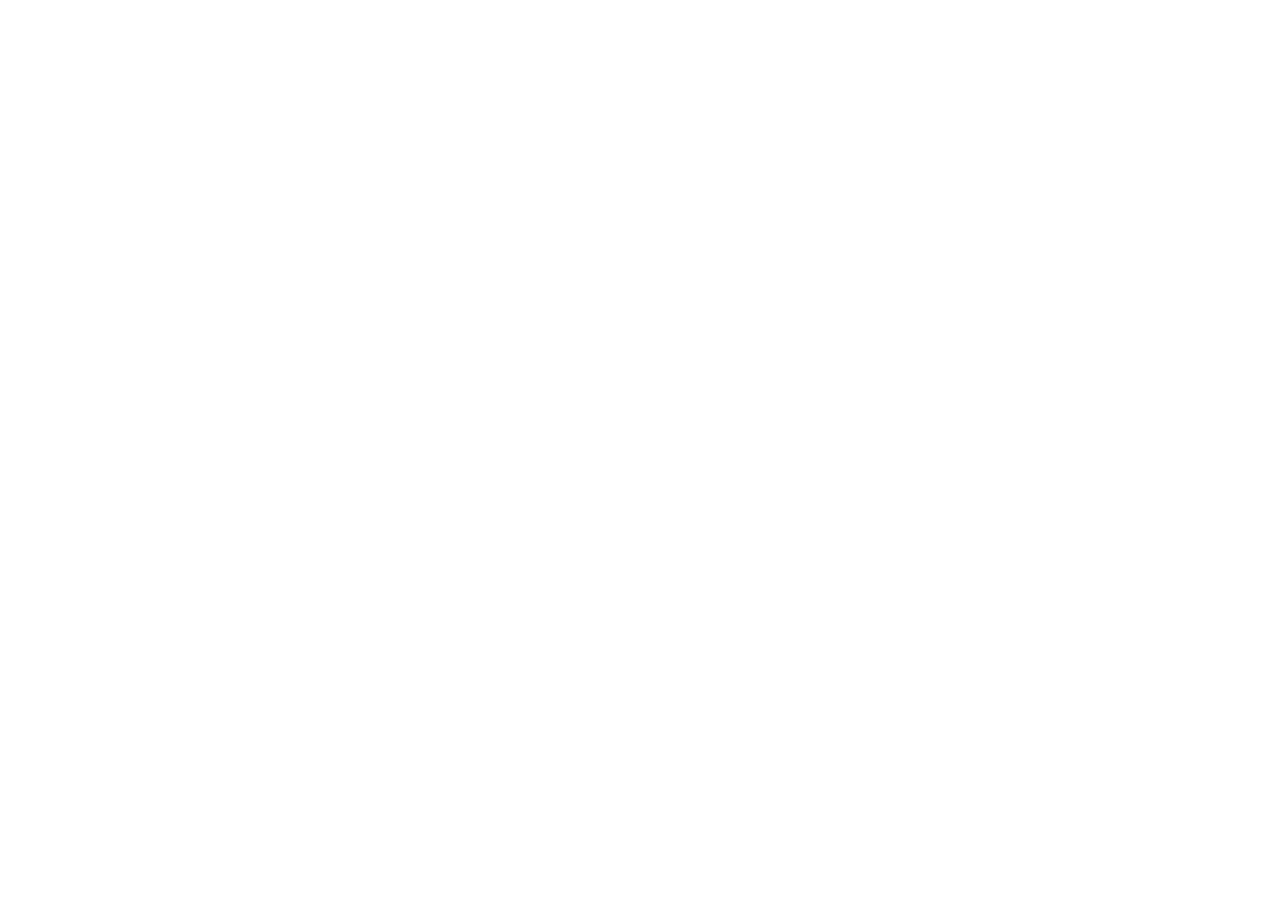
==== commit e3699d71: "Hikmah moved to hikmah-sadiq.github.io: forward old address The old address now forwards to Hikmah's" ====
--- a/index.html
+++ b/index.html
@@ -1,91 +1,24 @@
 <!DOCTYPE html>
-<html lang="en">
-<head>
-<meta charset="utf-8">
-<meta name="viewport" content="width=device-width, initial-scale=1, viewport-fit=cover">
-<title>Hikmah</title>
-<meta name="description" content="Bite-sized wisdom from the Qur'an, classical scholars, great thinkers and great books, with narration.">
-<meta name="theme-color" content="#F6F4FB">
-<meta name="color-scheme" content="light">
-<meta name="mobile-web-app-capable" content="yes">
-<meta name="apple-mobile-web-app-capable" content="yes">
-<meta name="apple-mobile-web-app-status-bar-style" content="default">
-<meta name="apple-mobile-web-app-title" content="Hikmah">
-<meta name="format-detection" content="telephone=no">
-<link rel="manifest" href="manifest.webmanifest">
-<link rel="icon" type="image/png" sizes="32x32" href="icons/favicon-32.png">
-<link rel="apple-touch-icon" href="icons/apple-touch-icon.png">
-<link rel="stylesheet" href="fonts.css">
-<link rel="stylesheet" href="app.css">
-</head>
-<body>
-<div class="app">
-<main id="main">
-  <section class="view" id="v-home" aria-label="Home"><div class="wrap" id="home"></div></section>
-  <section class="view" id="v-explore" aria-label="Explore"><div class="wrap" id="explore"></div></section>
-  <section class="view" id="v-stashes" aria-label="Stashes"><div class="wrap" id="stashes"></div></section>
-  <section class="view" id="v-you" aria-label="You"><div class="wrap" id="you"></div></section>
-  <section class="view" id="v-pkg" aria-label="Package"><div class="wrap" id="pkg"></div></section>
-  <section class="view" id="v-stash" aria-label="Stash"><div class="wrap" id="stash"></div></section>
-</main>
-
-<div class="player" id="player">
-  <div class="in">
-    <div class="art" id="pl-art"></div>
-    <div class="t" id="pl-t" role="button" tabindex="0" aria-label="Open player"><b></b><small></small></div>
-    <button class="pbtn" id="pl-b15" aria-label="Back 15 seconds"></button>
-    <button class="pbtn main" id="pl-play" aria-label="Play"></button>
-    <div class="pg" id="pl-pg"></div>
-  </div>
-</div>
-
-<nav class="tabs" aria-label="Main">
-  <a href="#home" id="t-home"><span class="ti" data-i="home"></span>Home</a>
-  <a href="#explore" id="t-explore"><span class="ti" data-i="explore"></span>Explore</a>
-  <a href="#stashes" id="t-stashes"><span class="ti" data-i="bookmark"></span>Stashes</a>
-  <a href="#you" id="t-you"><span class="ti" data-i="user"></span>You</a>
-</nav>
-
-<div class="reader" id="reader" role="dialog" aria-label="Idea cards">
-  <div class="rd-top"><div class="bars" id="rd-bars"></div>
-    <div class="rd-head"><span class="t" id="rd-title"></span><button id="rd-follow" aria-label="Follow the narration"></button><button id="rd-close" aria-label="Close"></button></div></div>
-  <div class="rd-stage" id="rd-stage"></div>
-  <button class="tapzone l" id="tz-l" aria-label="Previous card"></button><button class="tapzone r" id="tz-r" aria-label="Next card"></button>
-  <div class="rd-actions" id="rd-actions">
-    <button id="ra-like" aria-label="Like"></button>
-    <button id="ra-save" aria-label="Save to stash"></button>
-    <button id="ra-listen" aria-label="Listen"></button>
-    <button id="ra-copy" aria-label="Copy idea"></button>
-  </div>
-</div>
-
-<div class="np" id="np" role="dialog" aria-label="Now playing">
-  <div class="npbg" id="np-bg"></div>
-  <div class="top"><button id="np-close">Close</button><button id="np-read">Read along</button></div>
-  <div class="np-art" id="np-art"></div>
-  <div class="np-t"><small id="np-cat"></small><h3 id="np-title"></h3><p id="np-sub"></p></div>
-  <p class="np-sec" id="np-sec"></p>
-  <input type="range" id="np-seek" min="0" max="1000" value="0" aria-label="Seek">
-  <div class="np-times"><span id="np-cur">0:00</span><span id="np-dur">0:00</span></div>
-  <div class="np-ctl">
-    <button class="sm" id="np-prev" aria-label="Previous package"></button>
-    <button class="sm" id="np-b15" aria-label="Back 15 seconds"></button>
-    <button class="big" id="np-play" aria-label="Play"></button>
-    <button class="sm" id="np-f30" aria-label="Forward 30 seconds"></button>
-    <button class="sm" id="np-next" aria-label="Next package"></button>
-  </div>
-  <div class="np-opts"><button id="np-rate">1× speed</button><button id="np-sleep">Sleep timer: off</button></div>
-  <div class="np-chap" id="np-chap"></div>
-</div>
-
-<div class="sheet-bg" id="sheet-bg"></div>
-<div class="sheet" id="sheet" role="dialog" aria-label="Options"><div class="grab"></div><div id="sheet-in"></div></div>
-<div class="onb" id="onb" role="dialog" aria-label="Welcome"></div>
-<div class="toast" id="toast" role="status"></div>
-<div class="netpill" id="netpill">Offline · saved packages still play</div>
-<audio id="audio" preload="none"></audio>
-</div>
-<script src="art.js"></script>
-<script src="app.js"></script>
-</body>
-</html>
+<html lang="en"><head><meta charset="utf-8"><meta name="viewport" content="width=device-width,initial-scale=1">
+<title>Hikmah has moved</title><meta name="robots" content="noindex"><meta name="theme-color" content="#F6F4FB">
+<style>body{font:16px/1.5 system-ui,sans-serif;background:#F6F4FB;color:#1b1830;display:grid;place-items:center;min-height:100vh;margin:0;padding:24px;text-align:center}a{color:#6D4AFF;font-weight:700}</style>
+<script>
+/* Hikmah now has its own address. Bring this device's progress along once, then forward. */
+(function(){
+  var NEW="https://hikmah-sadiq.github.io/";
+  var dest=(location.hash&&location.hash.length>1&&location.hash.indexOf("#import=")!==0)?location.hash.slice(1):"home";
+  var keys={},n=0;
+  try{for(var i=0;i<localStorage.length;i++){var k=localStorage.key(i);
+    if(k&&k.indexOf("hikmah:")===0&&k!=="hikmah:_gtok"&&k!=="hikmah:_errs"&&k!=="hikmah:_others"){keys[k.slice(7)]=localStorage.getItem(k);n++}}}catch(e){}
+  var url=NEW+"#"+dest;
+  if(n){try{var b=btoa(unescape(encodeURIComponent(JSON.stringify({v:1,keys:keys})))).replace(/\+/g,"-").replace(/\//g,"_").replace(/=+$/,"");
+    if(b.length<1500000)url=NEW+"#import="+b+"&then="+encodeURIComponent(dest);}catch(e){}}
+  var go=function(){location.replace(url)};
+  var tasks=[];
+  try{if(navigator.serviceWorker)tasks.push(navigator.serviceWorker.getRegistrations().then(function(rs){return Promise.all(rs.filter(function(r){return /\/hikmah\/$/.test(r.scope)}).map(function(r){return r.unregister()}))}))}catch(e){}
+  try{if(window.caches)tasks.push(caches.keys().then(function(ks){return Promise.all(ks.filter(function(k){return k.indexOf("hikmah-")===0}).map(function(k){return caches.delete(k)}))}))}catch(e){}
+  Promise.race([Promise.all(tasks),new Promise(function(r){setTimeout(r,1500)})]).then(go,go);
+})();
+</script></head>
+<body><div><h1 style="font-size:22px">Hikmah has a new home</h1><p>Taking you there with your progress…</p>
+<p><a href="https://hikmah-sadiq.github.io/">Open Hikmah</a></p></div></body></html>
